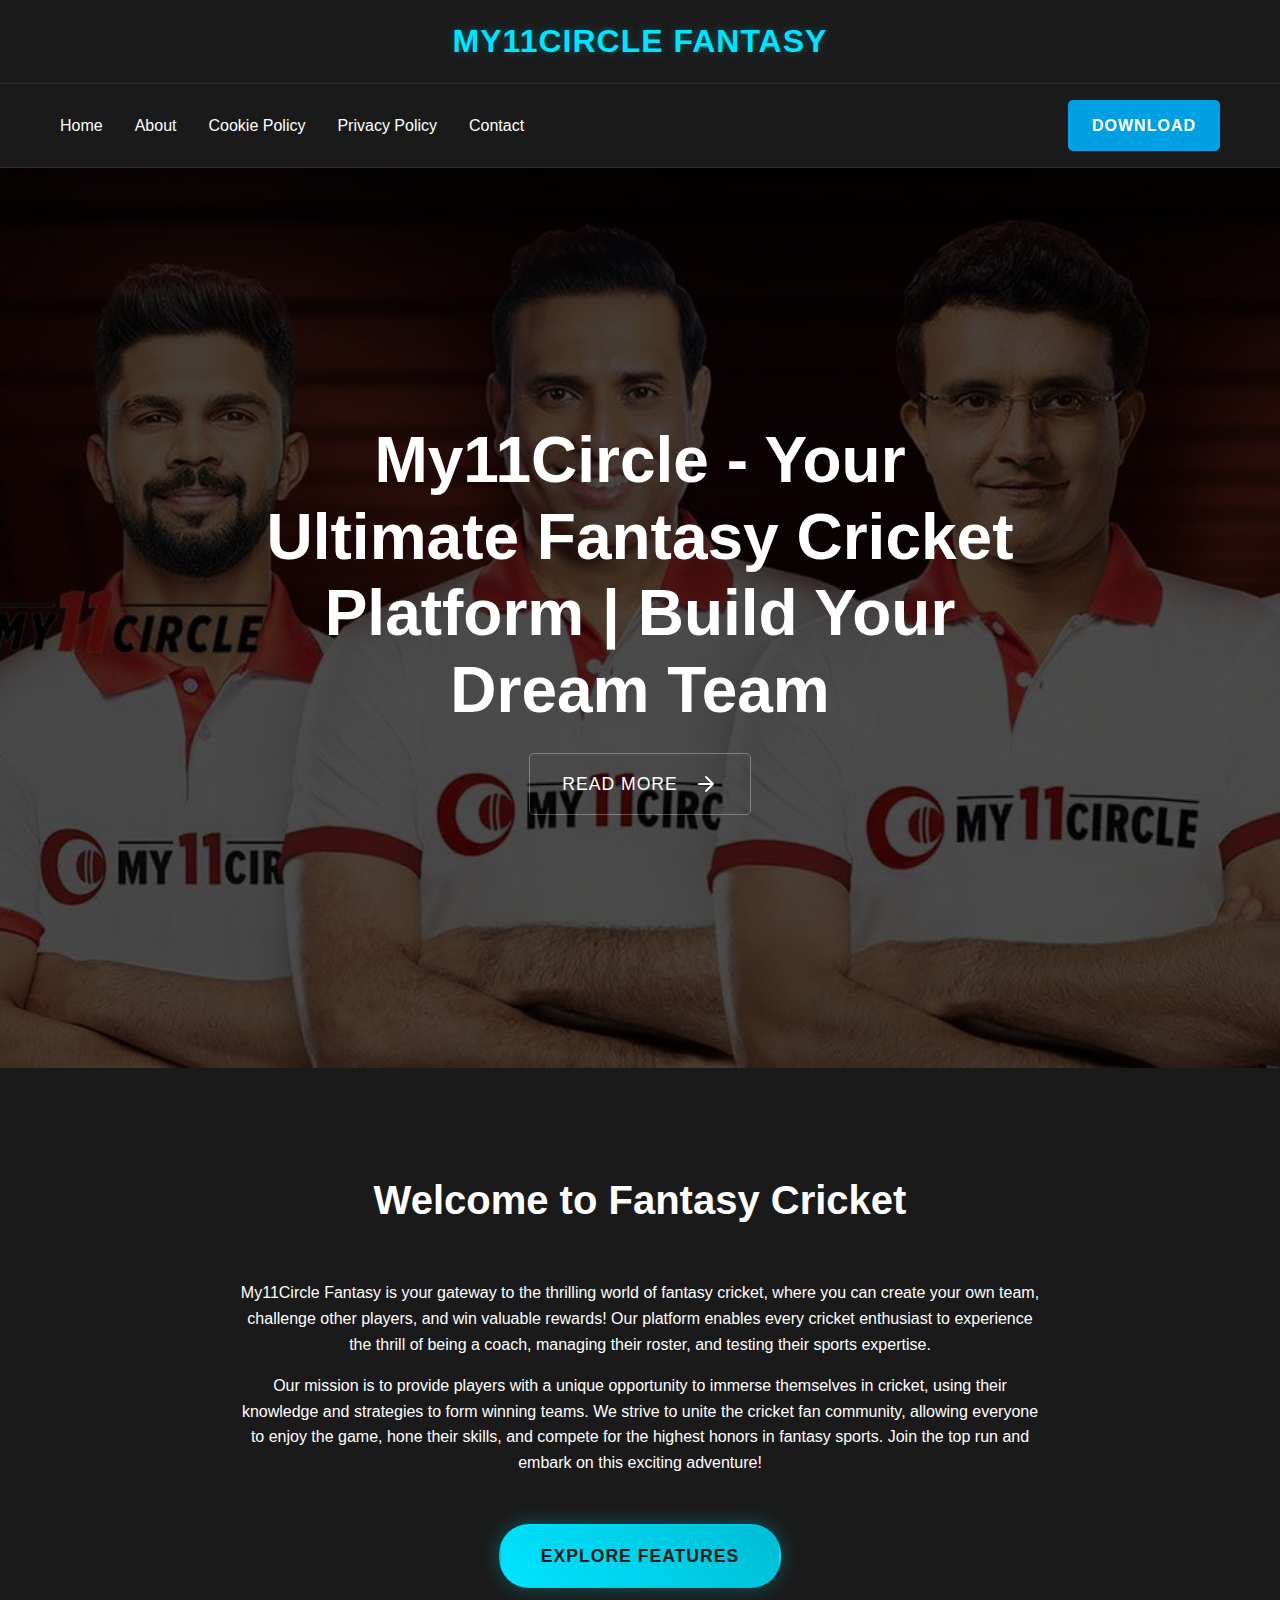
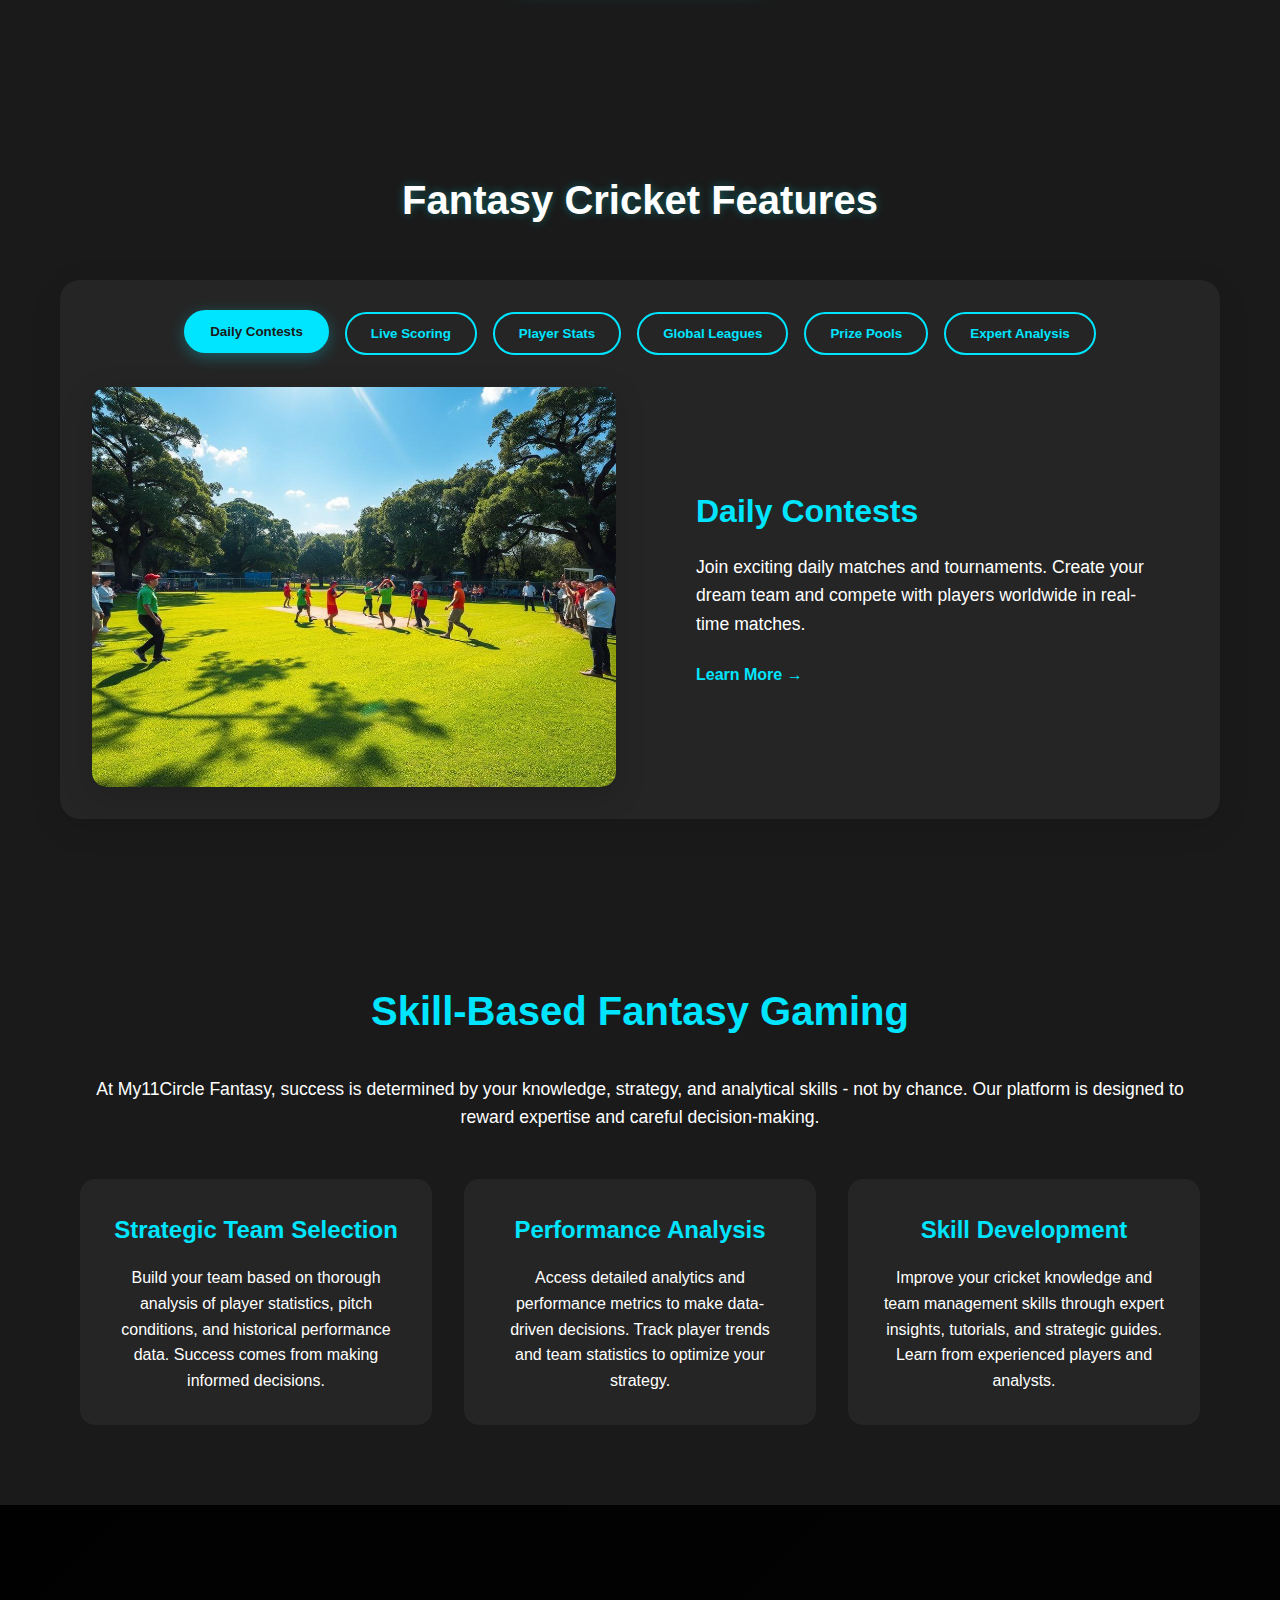
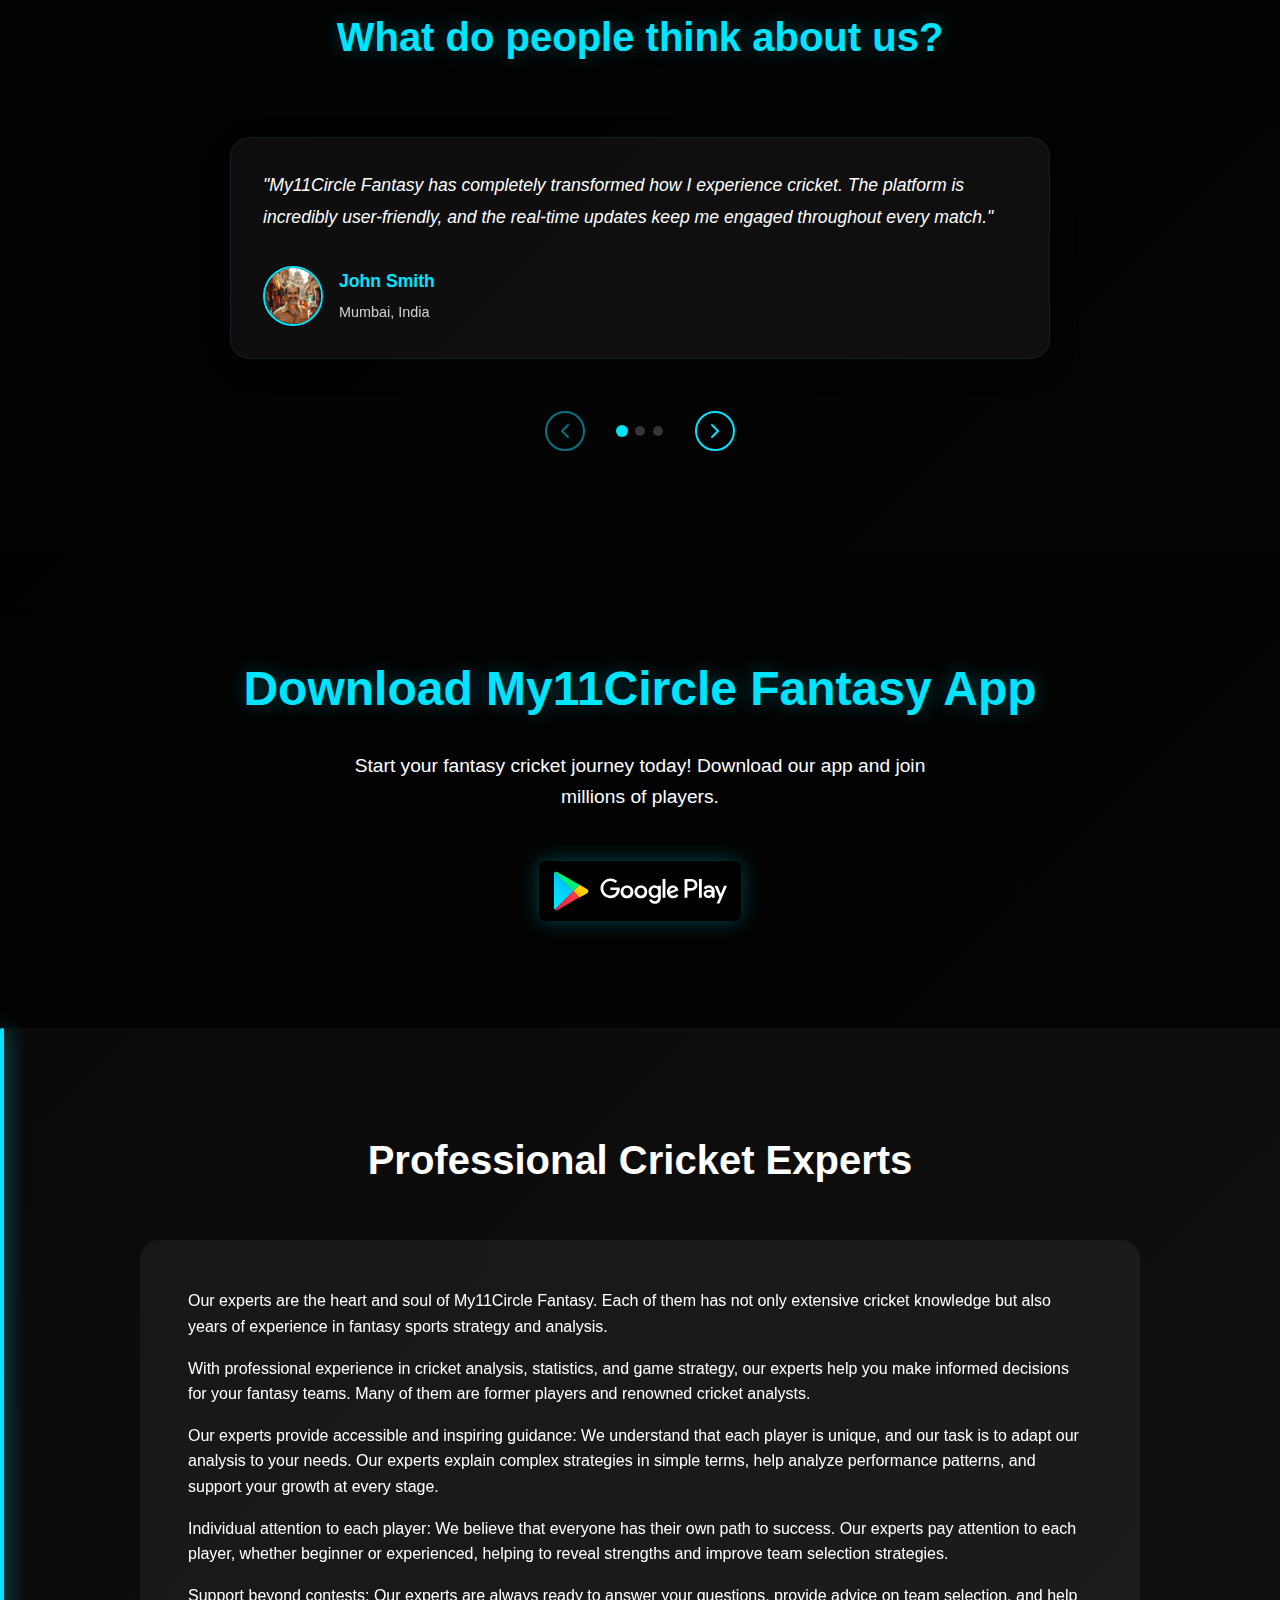
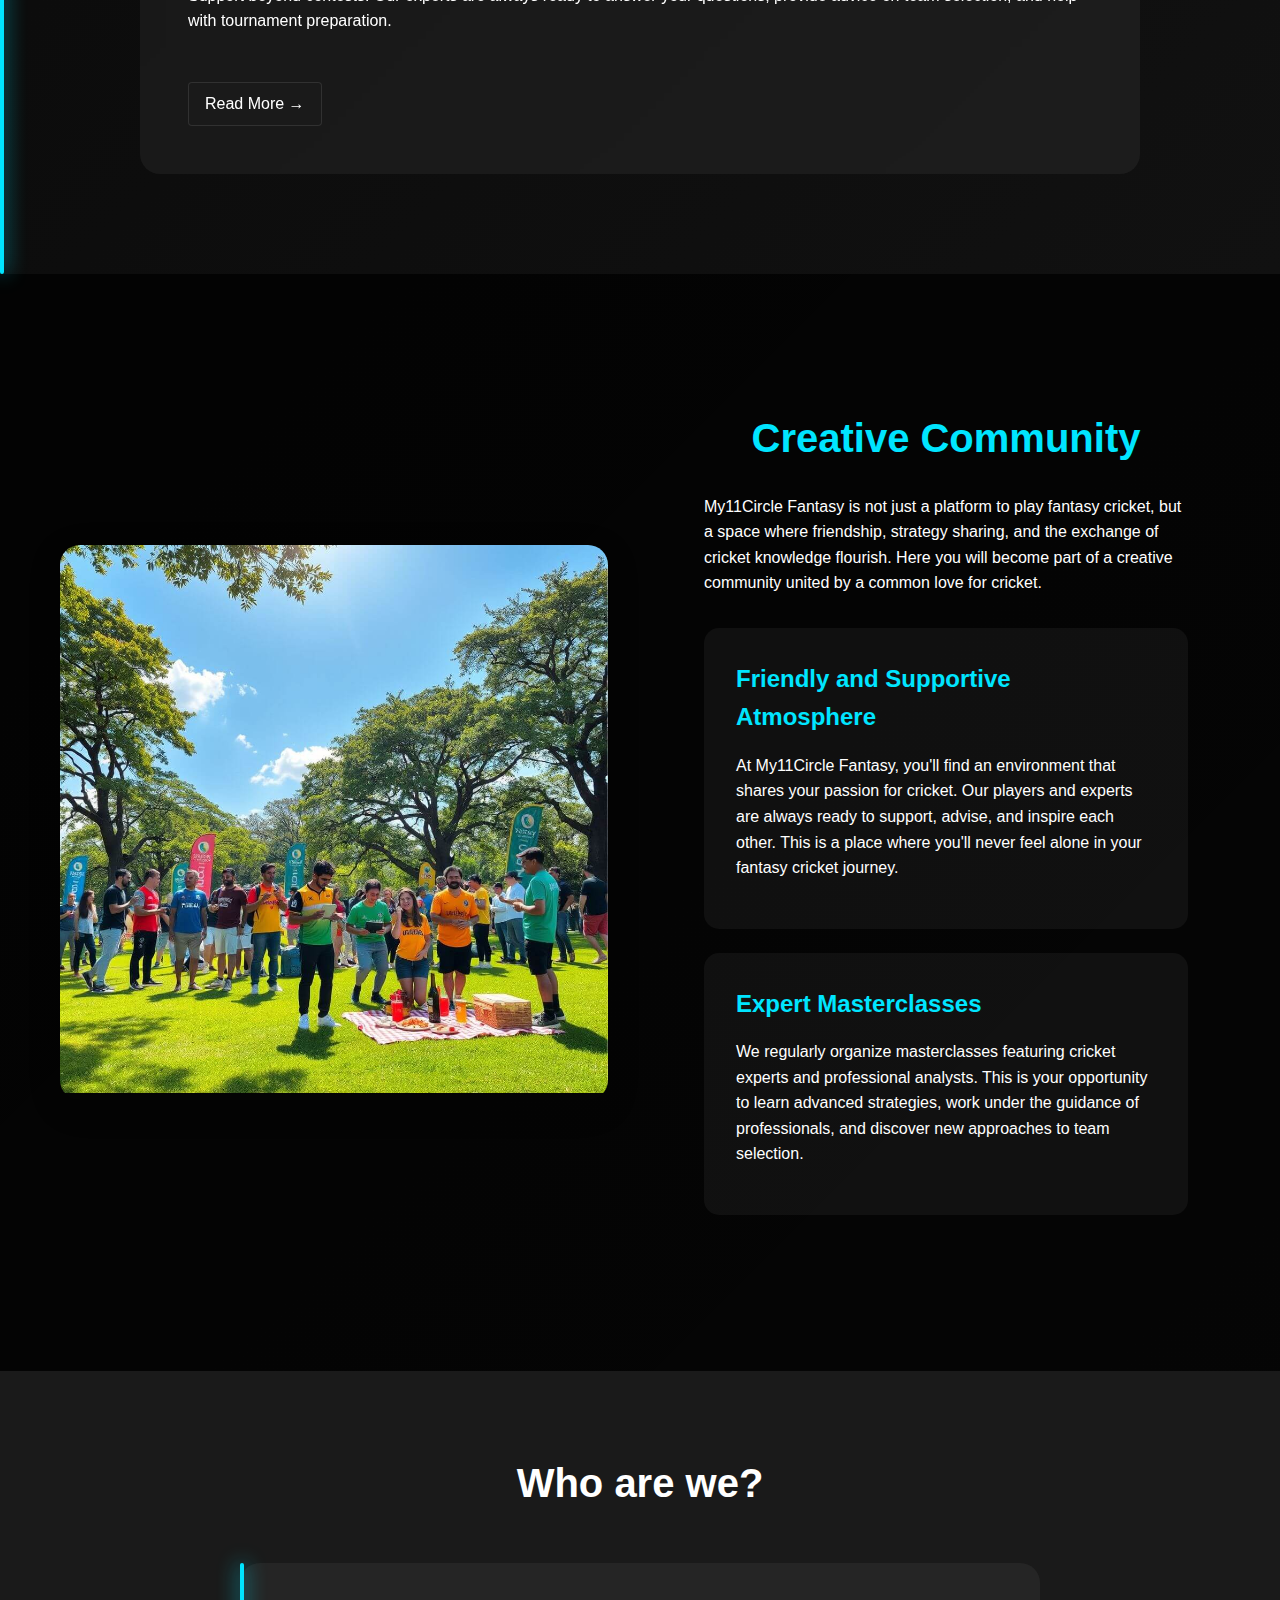
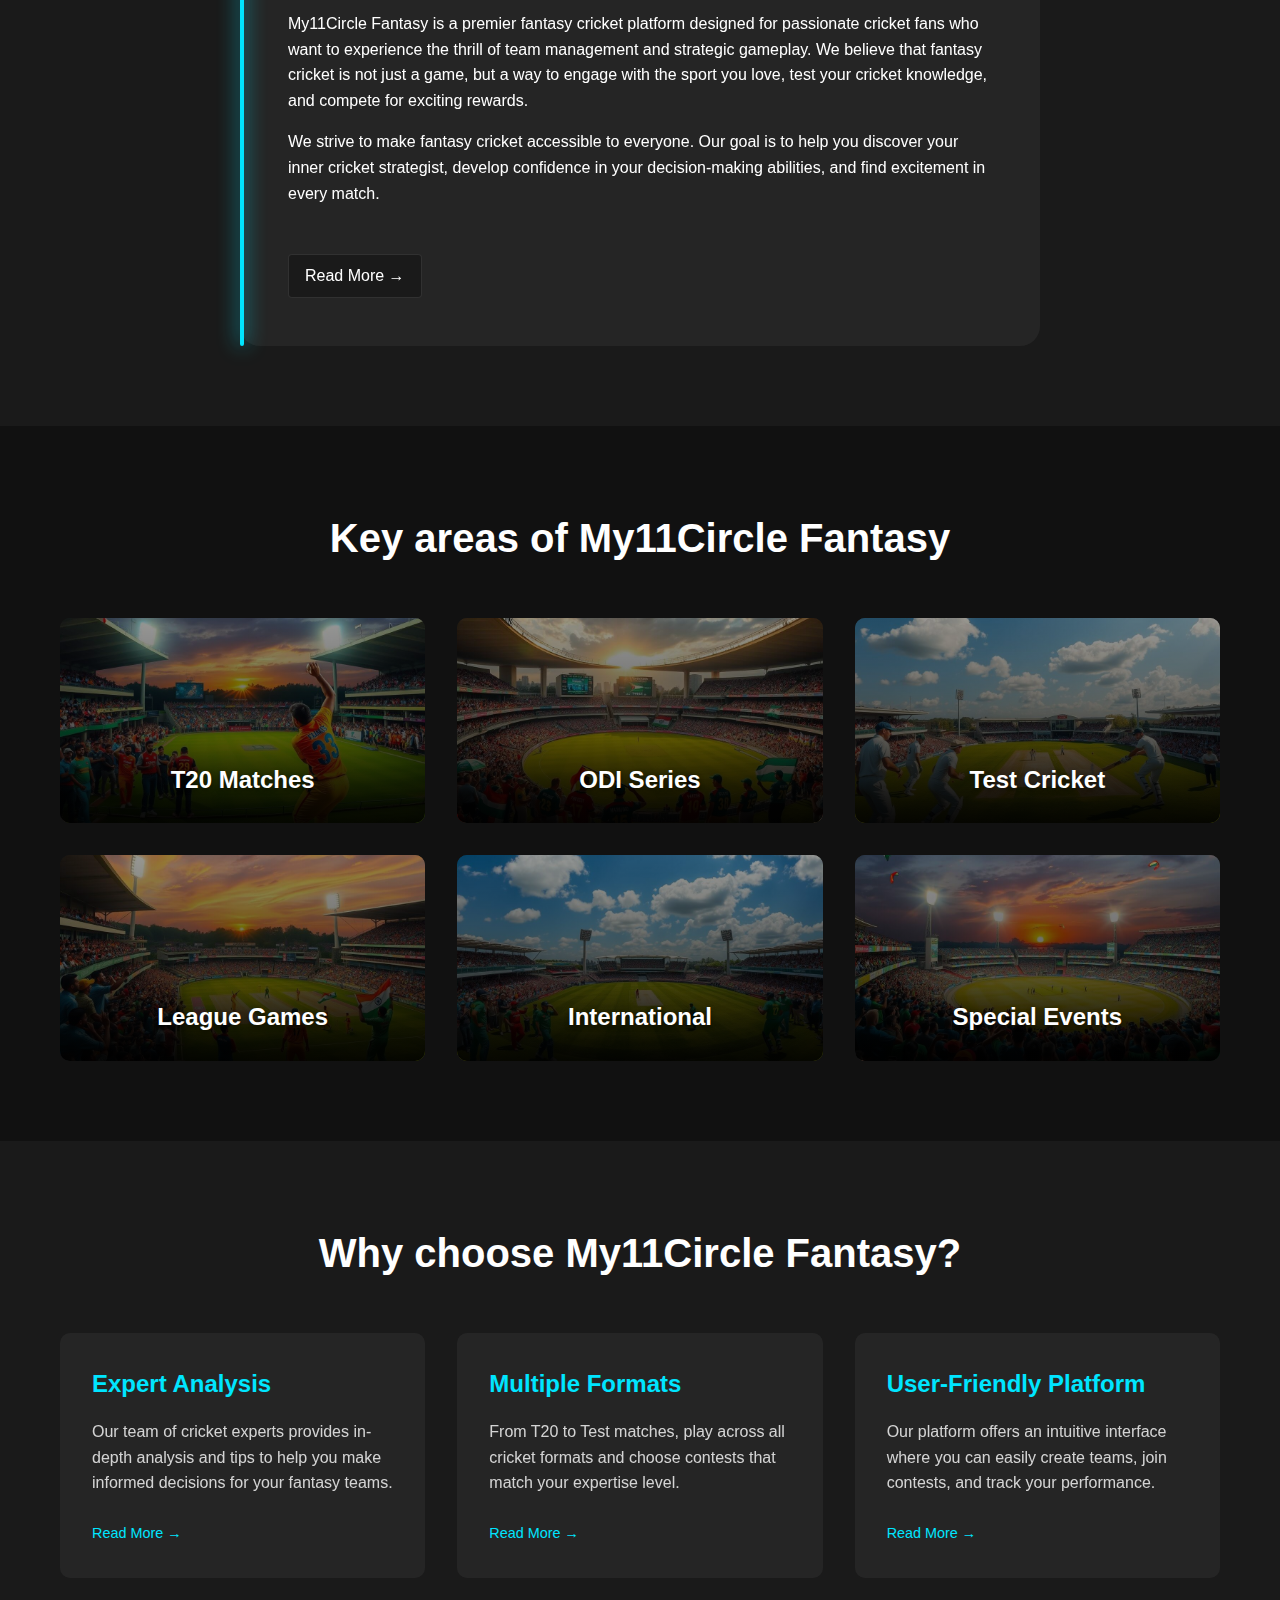
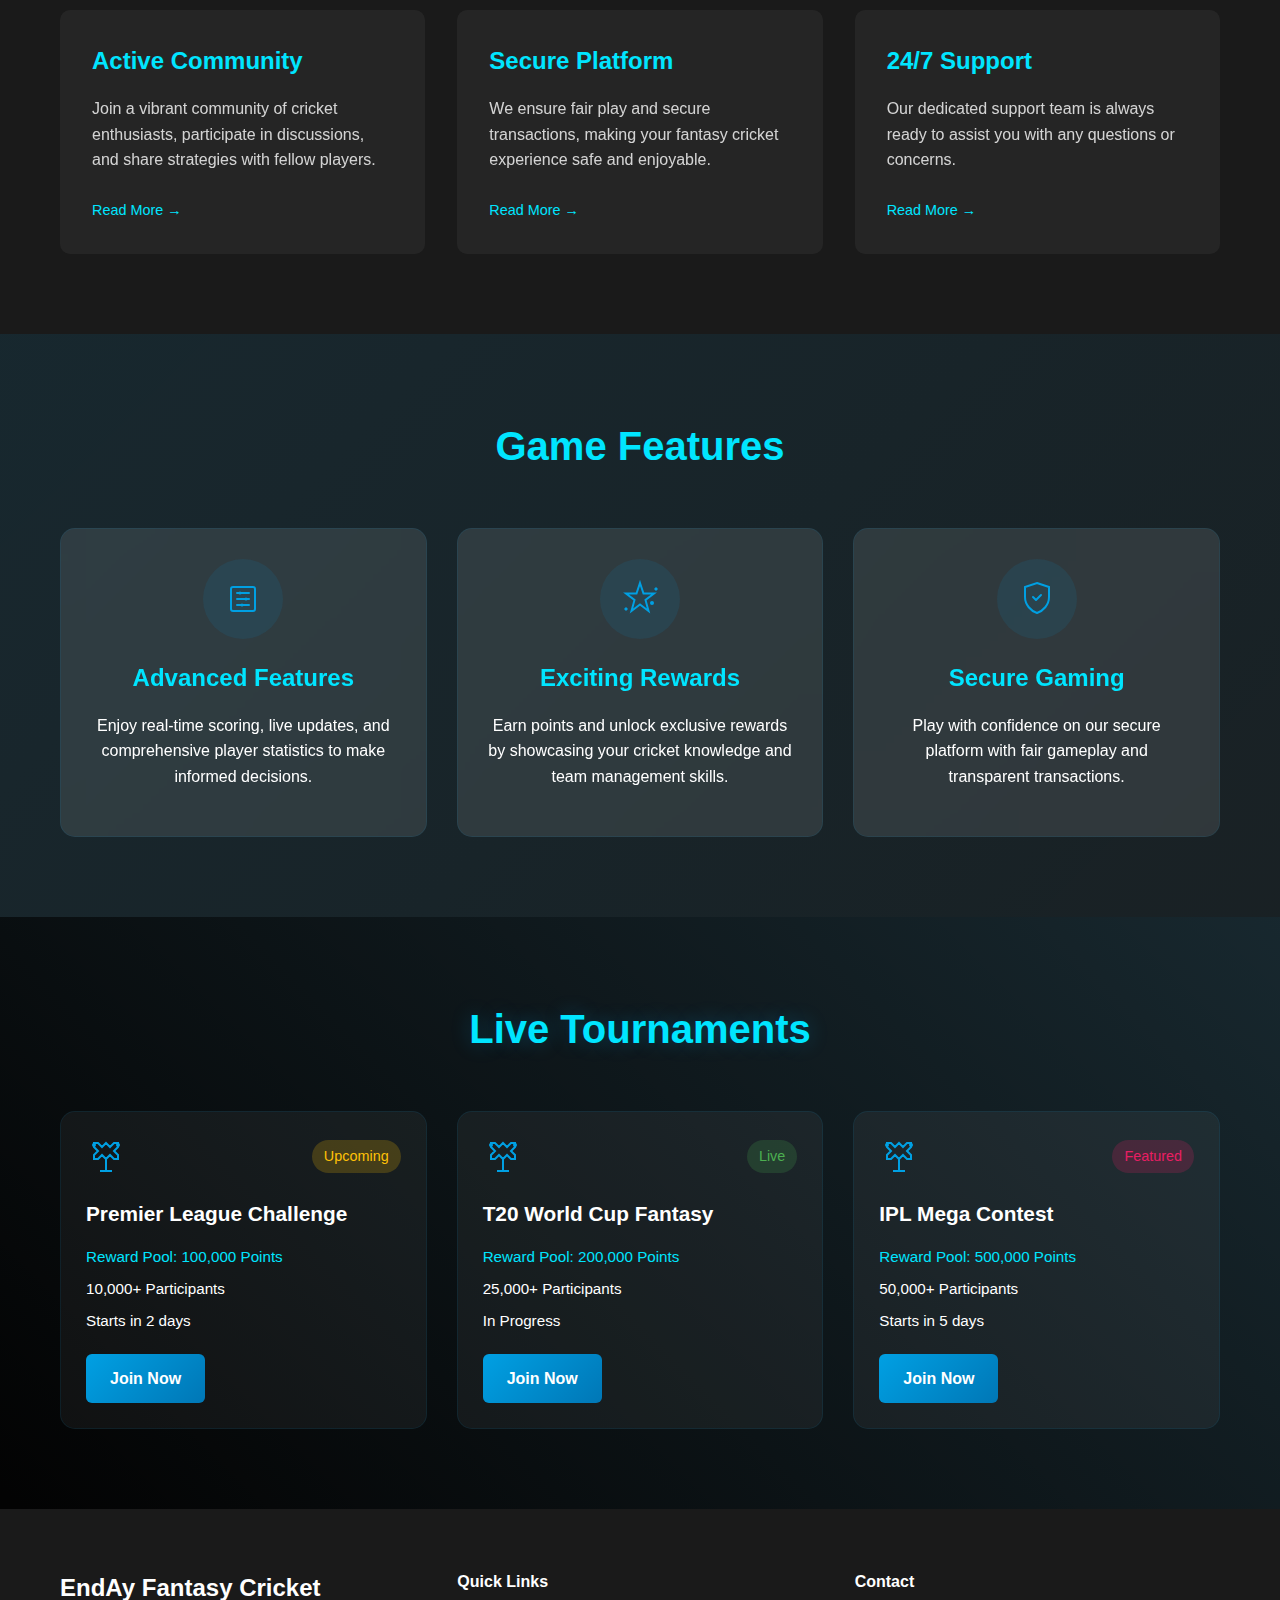
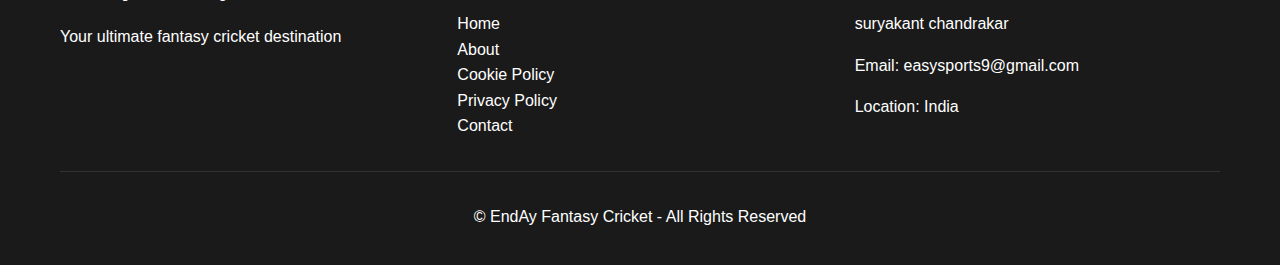
==== index.html @ 61f5a26f "initial commit" ====
<!DOCTYPE html>
<html lang="en">
<head>
    <meta charset="UTF-8">
		<link rel="icon" href="img/favicon.png" type="image/png">
    <meta name="viewport" content="width=device-width, initial-scale=1.0">
    <meta name="description" content="My11Circle Fantasy - Your Ultimate Fantasy Cricket Platform">
    <title>My11Circle Fantasy - Fantasy Cricket Platform</title>
    <link rel="stylesheet" href="styles.css">
</head>
<body>
    <header>
        <div class="logo-top">
            <a href="/">My11Circle Fantasy</a>
        </div>
        <nav class="navbar">
            <div class="container">
                <button class="burger-menu" aria-label="Toggle menu">
                    <span></span>
                    <span></span>
                    <span></span>
                </button>
                <div class="nav-links">
                    <ul>
                        <li><a href="/">Home</a></li>
                        <li><a href="/about.html">About</a></li>
                        <li><a href="/cookie-policy.html">Cookie Policy</a></li>
                        <li><a href="/privacy-policy.html">Privacy Policy</a></li>
                        <li><a href="/contact.html">Contact</a></li>
                    </ul>
                    <a href="https://play.google.com/store/apps/details?id=com.games24x7.my11circle.fantasycricket&hl=ru&gl=IN" class="register-btn" target="_blank">Download</a>
                </div>
            </div>
        </nav>
    </header>

    <main>
        <section class="hero-section">
            <div class="container">
                <div class="hero-content">
                    <h1>My11Circle - Your Ultimate Fantasy Cricket Platform | Build Your Dream Team</h1>
                    <a href="#about" class="cta-btn">
                        Read More
                        <svg width="24" height="24" viewBox="0 0 24 24" fill="none" xmlns="http://www.w3.org/2000/svg">
                            <path d="M5 12H19M19 12L12 5M19 12L12 19" stroke="currentColor" stroke-width="2" stroke-linecap="round" stroke-linejoin="round"/>
                        </svg>
                    </a>
                </div>
            </div>
        </section>

        <section id="about" class="about-section">
            <div class="container">
                <h2>Welcome to Fantasy Cricket</h2>
                <div class="about-content">
                    <p>My11Circle Fantasy is your gateway to the thrilling world of fantasy cricket, where you can create your own team, challenge other players, and win valuable rewards! Our platform enables every cricket enthusiast to experience the thrill of being a coach, managing their roster, and testing their sports expertise.</p>
                    <p>Our mission is to provide players with a unique opportunity to immerse themselves in cricket, using their knowledge and strategies to form winning teams. We strive to unite the cricket fan community, allowing everyone to enjoy the game, hone their skills, and compete for the highest honors in fantasy sports. Join the top run and embark on this exciting adventure!</p>
                    <a href="#features" class="explore-btn">Explore Features</a>
                </div>
            </div>
        </section>

        <section id="features" class="game-categories">
            <div class="container">
                <div class="game-categories-header">
                    <h2>Fantasy Cricket Features</h2>
                </div>
                <div class="features-showcase">
                    <div class="features-nav">
                        <button class="feature-tab active" data-feature="daily">Daily Contests</button>
                        <button class="feature-tab" data-feature="live">Live Scoring</button>
                        <button class="feature-tab" data-feature="stats">Player Stats</button>
                        <button class="feature-tab" data-feature="global">Global Leagues</button>
                        <button class="feature-tab" data-feature="prizes">Prize Pools</button>
                        <button class="feature-tab" data-feature="expert">Expert Analysis</button>
                    </div>
                    <div class="features-content">
                        <div class="feature-panel active" id="daily">
                            <div class="feature-image">
                                <img src="img/daily-contests.jpg" alt="Daily Contests">
                            </div>
                            <div class="feature-details">
                                <h3>Daily Contests</h3>
                                <p>Join exciting daily matches and tournaments. Create your dream team and compete with players worldwide in real-time matches.</p>
                                <a href="/about.html" class="feature-link">Learn More →</a>
                            </div>
                        </div>
                        <div class="feature-panel" id="live">
                            <div class="feature-image">
                                <img src="img/live-scoring.jpg" alt="Live Scoring">
                            </div>
                            <div class="feature-details">
                                <h3>Live Scoring</h3>
                                <p>Experience real-time updates and point calculations. Stay on top of your team's performance with instant scoring and live match tracking.</p>
                                <a href="/about.html" class="feature-link">Learn More →</a>
                            </div>
                        </div>
                        <div class="feature-panel" id="stats">
                            <div class="feature-image">
                                <img src="img/player-stats.jpg" alt="Player Stats">
                            </div>
                            <div class="feature-details">
                                <h3>Player Stats</h3>
                                <p>Access comprehensive player statistics and performance analytics. Make informed decisions with detailed historical data and trend analysis.</p>
                                <a href="/about.html" class="feature-link">Learn More →</a>
                            </div>
                        </div>
                        <div class="feature-panel" id="global">
                            <div class="feature-image">
                                <img src="img/global-leagues.jpg" alt="Global Leagues">
                            </div>
                            <div class="feature-details">
                                <h3>Global Leagues</h3>
                                <p>Participate in international tournaments and compete with players from around the world. Join exclusive leagues and showcase your fantasy cricket skills.</p>
                                <a href="/about.html" class="feature-link">Learn More →</a>
                            </div>
                        </div>
                        <div class="feature-panel" id="prizes">
                            <div class="feature-image">
                                <img src="img/prize-pools.jpg" alt="Prize Pools">
                            </div>
                            <div class="feature-details">
                                <h3>Prize Pools</h3>
                                <p>Win exciting rewards and cash prizes. Compete in contests with massive prize pools and earn recognition for your fantasy cricket expertise.</p>
                                <a href="/about.html" class="feature-link">Learn More →</a>
                            </div>
                        </div>
                        <div class="feature-panel" id="expert">
                            <div class="feature-image">
                                <img src="img/expert-analysis.jpg" alt="Expert Analysis">
                            </div>
                            <div class="feature-details">
                                <h3>Expert Analysis</h3>
                                <p>Get insights from cricket experts and professional analysts. Access exclusive tips, match predictions, and strategic advice to improve your game.</p>
                                <a href="/about.html" class="feature-link">Learn More →</a>
                            </div>
                        </div>
                    </div>
                </div>
            </div>
        </section>

        <section class="skill-based-section">
            <div class="container">
                <div class="skill-based-content">
                    <h2>Skill-Based Fantasy Gaming</h2>
                    <p>At My11Circle Fantasy, success is determined by your knowledge, strategy, and analytical skills - not by chance. Our platform is designed to reward expertise and careful decision-making.</p>
                    
                    <div class="skill-features">
                        <div class="skill-feature">
                            <h3>Strategic Team Selection</h3>
                            <p>Build your team based on thorough analysis of player statistics, pitch conditions, and historical performance data. Success comes from making informed decisions.</p>
                        </div>
                        
                        <div class="skill-feature">
                            <h3>Performance Analysis</h3>
                            <p>Access detailed analytics and performance metrics to make data-driven decisions. Track player trends and team statistics to optimize your strategy.</p>
                        </div>
                        
                        <div class="skill-feature">
                            <h3>Skill Development</h3>
                            <p>Improve your cricket knowledge and team management skills through expert insights, tutorials, and strategic guides. Learn from experienced players and analysts.</p>
                        </div>
                    </div>
                </div>
            </div>
        </section>

        <section class="testimonials">
            <div class="container">
                <h2>What do people think about us?</h2>
                <div class="testimonials-slider">
                    <div class="testimonials-track">
                        <div class="testimonial-slide">
                            <div class="testimonial-content">
                                <div class="testimonial-text">
                                    <p>"My11Circle Fantasy has completely transformed how I experience cricket. The platform is incredibly user-friendly, and the real-time updates keep me engaged throughout every match."</p>
                                </div>
                                <div class="testimonial-author">
                                    <img src="img/user1.jpg" alt="John Smith">
                                    <div class="author-info">
                                        <h4>John Smith</h4>
                                        <span>Mumbai, India</span>
                                    </div>
                                </div>
                            </div>
                        </div>
                        <div class="testimonial-slide">
                            <div class="testimonial-content">
                                <div class="testimonial-text">
                                    <p>"The expert analysis and tips have helped me make better decisions. I've won several contests thanks to the insights provided by the platform's professional analysts."</p>
                                </div>
                                <div class="testimonial-author">
                                    <img src="img/user2.jpg" alt="Sarah Johnson">
                                    <div class="author-info">
                                        <h4>Sarah Johnson</h4>
                                        <span>Delhi, India</span>
                                    </div>
                                </div>
                            </div>
                        </div>
                        <div class="testimonial-slide">
                            <div class="testimonial-content">
                                <div class="testimonial-text">
                                    <p>"The variety of contests and formats keeps the game exciting. Whether it's T20s or Test matches, there's always something thrilling to participate in."</p>
                                </div>
                                <div class="testimonial-author">
                                    <img src="img/user3.jpg" alt="Mike Anderson">
                                    <div class="author-info">
                                        <h4>Mike Anderson</h4>
                                        <span>Bengaluru, India</span>
                                    </div>
                                </div>
                            </div>
                        </div>
                    </div>
                    <div class="slider-controls">
                        <button class="slider-btn prev" aria-label="Previous testimonial">
                            <svg width="24" height="24" viewBox="0 0 24 24" fill="none">
                                <path d="M15 18l-6-6 6-6" stroke="currentColor" stroke-width="2" stroke-linecap="round" stroke-linejoin="round"/>
                            </svg>
                        </button>
                        <div class="slider-dots">
                            <button class="dot active" aria-label="Go to slide 1"></button>
                            <button class="dot" aria-label="Go to slide 2"></button>
                            <button class="dot" aria-label="Go to slide 3"></button>
                        </div>
                        <button class="slider-btn next" aria-label="Next testimonial">
                            <svg width="24" height="24" viewBox="0 0 24 24" fill="none">
                                <path d="M9 18l6-6-6-6" stroke="currentColor" stroke-width="2" stroke-linecap="round" stroke-linejoin="round"/>
                            </svg>
                        </button>
                    </div>
                </div>
            </div>
        </section>

        <section class="download-app">
            <div class="container">
                <div class="download-content">
                    <h2>Download My11Circle Fantasy App</h2>
                    <p>Start your fantasy cricket journey today! Download our app and join millions of players.</p>
                    <div class="download-buttons">
                        <a href="https://play.google.com/store/apps/details?id=com.games24x7.my11circle.fantasycricket&hl=ru&gl=IN" class="download-btn google-play" target="_blank">
                            <img src="img/googleplay.svg" alt="Get it on Google Play">
                        </a>
                    </div>
                </div>
            </div>
        </section>

        <section class="professional-experts">
            <div class="container">
                <h2>Professional Cricket Experts</h2>
                <div class="experts-content">
                    <div class="content-block">
                        <p>Our experts are the heart and soul of My11Circle Fantasy. Each of them has not only extensive cricket knowledge but also years of experience in fantasy sports strategy and analysis.</p>
                        <p>With professional experience in cricket analysis, statistics, and game strategy, our experts help you make informed decisions for your fantasy teams. Many of them are former players and renowned cricket analysts.</p>
                        <p>Our experts provide accessible and inspiring guidance: We understand that each player is unique, and our task is to adapt our analysis to your needs. Our experts explain complex strategies in simple terms, help analyze performance patterns, and support your growth at every stage.</p>
                        <p>Individual attention to each player: We believe that everyone has their own path to success. Our experts pay attention to each player, whether beginner or experienced, helping to reveal strengths and improve team selection strategies.</p>
                        <p>Support beyond contests: Our experts are always ready to answer your questions, provide advice on team selection, and help with tournament preparation.</p>
                        <a href="/about.html" class="read-more-btn">Read More →</a>
                    </div>
                    <div class="accent-line"></div>
                </div>
            </div>
        </section>

        <section class="creative-community">
            <div class="container">
                <div class="community-grid">
                    <div class="community-image">
                        <img src="img/community.jpg" alt="Fantasy Cricket Community">
                    </div>
                    <div class="community-content">
                        <h2>Creative Community</h2>
                        <p>My11Circle Fantasy is not just a platform to play fantasy cricket, but a space where friendship, strategy sharing, and the exchange of cricket knowledge flourish. Here you will become part of a creative community united by a common love for cricket.</p>
                        
                        <div class="community-features">
                            <div class="community-feature">
                                <h3>Friendly and Supportive Atmosphere</h3>
                                <p>At My11Circle Fantasy, you'll find an environment that shares your passion for cricket. Our players and experts are always ready to support, advise, and inspire each other. This is a place where you'll never feel alone in your fantasy cricket journey.</p>
                            </div>
                            
                            <div class="community-feature">
                                <h3>Expert Masterclasses</h3>
                                <p>We regularly organize masterclasses featuring cricket experts and professional analysts. This is your opportunity to learn advanced strategies, work under the guidance of professionals, and discover new approaches to team selection.</p>
                            </div>
                        </div>
                    </div>
                </div>
            </div>
        </section>

        <section class="who-are-we">
            <div class="container">
                <h2>Who are we?</h2>
                <div class="who-content">
                    <div class="content-block">
                        <p>My11Circle Fantasy is a premier fantasy cricket platform designed for passionate cricket fans who want to experience the thrill of team management and strategic gameplay. We believe that fantasy cricket is not just a game, but a way to engage with the sport you love, test your cricket knowledge, and compete for exciting rewards.</p>
                        <p>We strive to make fantasy cricket accessible to everyone. Our goal is to help you discover your inner cricket strategist, develop confidence in your decision-making abilities, and find excitement in every match.</p>
                        <a href="/about.html" class="read-more-btn">Read More →</a>
                    </div>
                    <div class="accent-line"></div>
                </div>
            </div>
        </section>

        <section class="key-areas">
            <div class="container">
                <h2>Key areas of My11Circle Fantasy</h2>
                <div class="areas-grid">
                    <div class="area-card">
                        <img src="img/t20.jpg" alt="T20 Matches">
                        <h3>T20 Matches</h3>
                        <a href="https://play.google.com/store/apps/details?id=com.games24x7.my11circle.fantasycricket" class="download-link">Download App →</a>
                    </div>
                    <div class="area-card">
                        <img src="img/odi.jpg" alt="ODI Series">
                        <h3>ODI Series</h3>
                        <a href="https://play.google.com/store/apps/details?id=com.games24x7.my11circle.fantasycricket" class="download-link">Download App →</a>
                    </div>
                    <div class="area-card">
                        <img src="img/test.jpg" alt="Test Cricket">
                        <h3>Test Cricket</h3>
                        <a href="https://play.google.com/store/apps/details?id=com.games24x7.my11circle.fantasycricket" class="download-link">Download App →</a>
                    </div>
                    <div class="area-card">
                        <img src="img/leagues.jpg" alt="League Games">
                        <h3>League Games</h3>
                        <a href="https://play.google.com/store/apps/details?id=com.games24x7.my11circle.fantasycricket" class="download-link">Download App →</a>
                    </div>
                    <div class="area-card">
                        <img src="img/international.jpg" alt="International">
                        <h3>International</h3>
                        <a href="https://play.google.com/store/apps/details?id=com.games24x7.my11circle.fantasycricket" class="download-link">Download App →</a>
                    </div>
                    <div class="area-card">
                        <img src="img/special.jpg" alt="Special Events">
                        <h3>Special Events</h3>
                        <a href="https://play.google.com/store/apps/details?id=com.games24x7.my11circle.fantasycricket" class="download-link">Download App →</a>
                    </div>
                </div>
            </div>
        </section>

        <section class="why-choose">
            <div class="container">
                <h2>Why choose My11Circle Fantasy?</h2>
                <div class="benefits-grid">
                    <div class="benefit-card">
                        <h3>Expert Analysis</h3>
                        <p>Our team of cricket experts provides in-depth analysis and tips to help you make informed decisions for your fantasy teams.</p>
                        <a href="/about.html" class="read-more">Read More →</a>
                    </div>
                    <div class="benefit-card">
                        <h3>Multiple Formats</h3>
                        <p>From T20 to Test matches, play across all cricket formats and choose contests that match your expertise level.</p>
                        <a href="/about.html" class="read-more">Read More →</a>
                    </div>
                    <div class="benefit-card">
                        <h3>User-Friendly Platform</h3>
                        <p>Our platform offers an intuitive interface where you can easily create teams, join contests, and track your performance.</p>
                        <a href="/about.html" class="read-more">Read More →</a>
                    </div>
                    <div class="benefit-card">
                        <h3>Active Community</h3>
                        <p>Join a vibrant community of cricket enthusiasts, participate in discussions, and share strategies with fellow players.</p>
                        <a href="/about.html" class="read-more">Read More →</a>
                    </div>
                    <div class="benefit-card">
                        <h3>Secure Platform</h3>
                        <p>We ensure fair play and secure transactions, making your fantasy cricket experience safe and enjoyable.</p>
                        <a href="/about.html" class="read-more">Read More →</a>
                    </div>
                    <div class="benefit-card">
                        <h3>24/7 Support</h3>
                        <p>Our dedicated support team is always ready to assist you with any questions or concerns.</p>
                        <a href="/about.html" class="read-more">Read More →</a>
                    </div>
                </div>
            </div>
        </section>

        <section class="game-features">
            <div class="container">
                <h2>Game Features</h2>
                <div class="features-grid">
                    <div class="feature-box">
                        <div class="feature-icon">
                            <img src="img/features-icon.svg" alt="Advanced Features">
                        </div>
                        <h3>Advanced Features</h3>
                        <p>Enjoy real-time scoring, live updates, and comprehensive player statistics to make informed decisions.</p>
                    </div>
                    <div class="feature-box">
                        <div class="feature-icon">
                            <img src="img/rewards-icon.svg" alt="Exciting Rewards">
                        </div>
                        <h3>Exciting Rewards</h3>
                        <p>Earn points and unlock exclusive rewards by showcasing your cricket knowledge and team management skills.</p>
                    </div>
                    <div class="feature-box">
                        <div class="feature-icon">
                            <img src="img/security-icon.svg" alt="Secure Gaming">
                        </div>
                        <h3>Secure Gaming</h3>
                        <p>Play with confidence on our secure platform with fair gameplay and transparent transactions.</p>
                    </div>
                </div>
            </div>
        </section>

        <section class="live-tournaments">
            <div class="container">
                <h2>Live Tournaments</h2>
                <div class="tournaments-grid">
                    <div class="tournament-card upcoming">
                        <div class="tournament-header">
                            <img src="img/tournament-icon.svg" alt="Tournament Icon">
                            <span class="status">Upcoming</span>
                        </div>
                        <h3>Premier League Challenge</h3>
                        <div class="tournament-info">
                            <p class="prize-pool">Reward Pool: 100,000 Points</p>
                            <p class="participants">10,000+ Participants</p>
                            <p class="start-date">Starts in 2 days</p>
                        </div>
                        <a href="/contact.html" class="join-btn">Join Now</a>
                    </div>

                    <div class="tournament-card live">
                        <div class="tournament-header">
                            <img src="img/tournament-icon.svg" alt="Tournament Icon">
                            <span class="status">Live</span>
                        </div>
                        <h3>T20 World Cup Fantasy</h3>
                        <div class="tournament-info">
                            <p class="prize-pool">Reward Pool: 200,000 Points</p>
                            <p class="participants">25,000+ Participants</p>
                            <p class="start-date">In Progress</p>
                        </div>
                        <a href="/contact.html" class="join-btn">Join Now</a>
                    </div>

                    <div class="tournament-card featured">
                        <div class="tournament-header">
                            <img src="img/tournament-icon.svg" alt="Tournament Icon">
                            <span class="status">Featured</span>
                        </div>
                        <h3>IPL Mega Contest</h3>
                        <div class="tournament-info">
                            <p class="prize-pool">Reward Pool: 500,000 Points</p>
                            <p class="participants">50,000+ Participants</p>
                            <p class="start-date">Starts in 5 days</p>
                        </div>
                        <a href="/contact.html" class="join-btn">Join Now</a>
                    </div>
                </div>
            </div>
        </section>
    </main>

    <footer>
        <div class="container">
            <div class="footer-content">
                <div class="footer-info">
                    <h3>EndAy Fantasy Cricket</h3>
                    <p>Your ultimate fantasy cricket destination</p>
                </div>
                <div class="footer-links">
                    <h4>Quick Links</h4>
                    <ul>
                        <li><a href="/">Home</a></li>
                        <li><a href="/about.html">About</a></li>
                        <li><a href="/cookie-policy.html">Cookie Policy</a></li>
                        <li><a href="/privacy-policy.html">Privacy Policy</a></li>
                        <li><a href="/contact.html">Contact</a></li>
                    </ul>
                </div>
                <div class="footer-contact">
                    <h4>Contact</h4>
										<p>suryakant chandrakar</p>
                    <p>Email: <a href="easysports9@gmail.com">easysports9@gmail.com</a></p>
                    <p>Location: India</p>
                </div>
            </div>
            <div class="footer-bottom">
                <p>&copy; EndAy Fantasy Cricket - All Rights Reserved</p>
            </div>
        </div>
    </footer>

    <script src="script.js"></script>
</body>
</html>
---- styles.css ----
/* Base styles */
:root {
    --primary-color: #00e5ff;
    --secondary-color: #ffffff;
    --text-color: #ffffff;
    --dark-bg: #1a1a1a;
    --transition: all 0.3s ease;
}

* {
    margin: 0;
    padding: 0;
    box-sizing: border-box;
}

html {
    scroll-behavior: smooth;
}

body {
    font-family: 'Inter', -apple-system, BlinkMacSystemFont, 'Segoe UI', Roboto, Oxygen, Ubuntu, Cantarell, sans-serif;
    line-height: 1.6;
    color: var(--text-color);
    background-color: var(--dark-bg);
}

a {
	text-decoration: none;
	color: var(--text-color);
}

.container {
    max-width: 1200px;
    margin: 0 auto;
    padding: 0 20px;
}

/* Logo Top */
.logo-top {
    background-color: var(--dark-bg);
    padding: 1rem 0;
    text-align: center;
}

.logo-top a {
    color: var(--primary-color);
    font-size: 2rem;
    font-weight: 700;
    text-decoration: none;
    text-transform: uppercase;
    letter-spacing: 1px;
    text-shadow: 0 0 10px rgba(0, 229, 255, 0.3);
}

@media (max-width: 992px) {
	.logo-top a {
		font-size: 1.5rem;
	}
}

/* Navigation */
.navbar {
    background-color: var(--dark-bg);
    border-top: 1px solid rgba(255, 255, 255, 0.1);
    border-bottom: 1px solid rgba(255, 255, 255, 0.1);
    padding: 1rem 0;
}

.navbar .container {
    display: flex;
    justify-content: space-between;
    align-items: center;
}

.nav-links {
    display: flex;
    align-items: center;
    gap: 2rem;
}

.nav-links ul {
    display: flex;
    list-style: none;
    margin: 0;
    padding: 0;
    gap: 2rem;
}

.nav-links a {
    color: #fff;
    text-decoration: none;
    font-size: 1rem;
    transition: color 0.3s ease;
}

.nav-links a:hover {
    color: #00A0E3;
}

.register-btn {
    background-color: #00A0E3;
    color: #fff;
    padding: 0.8rem 1.5rem;
    border-radius: 5px;
    text-decoration: none;
    font-weight: 600;
    font-size: 1rem;
    text-transform: uppercase;
    letter-spacing: 1px;
    transition: all 0.3s ease;
}

.register-btn:hover {
    background-color: var(--primary-color);
    color: #fff !important;
}

/* Hero Section */
.hero-section {
    background: linear-gradient(rgba(0, 0, 0, 0.7), rgba(0, 0, 0, 0.7)), url('img/hero-bg.jpg');
    background-size: cover;
    background-position: center;
    min-height: 100vh;
    display: flex;
    align-items: center;
    color: #fff;
    padding: 4rem 0;
}

.hero-content {
    max-width: 800px;
    margin: 0 auto;
    text-align: center;
    padding: 0 1rem;
}

.hero-content h1 {
    font-size: 4rem;
    margin-bottom: 1.5rem;
    line-height: 1.2;
}

.hero-content p {
    font-size: 1.25rem;
    margin-bottom: 2rem;
    line-height: 1.6;
}

.cta-btn {
    display: inline-flex;
    align-items: center;
    gap: 1rem;
    padding: 1rem 2rem;
    font-size: 1.1rem;
    font-weight: 500;
    color: var(--secondary-color);
    text-decoration: none;
    text-transform: uppercase;
    letter-spacing: 1px;
    transition: all 0.3s ease;
    border: 1px solid rgba(255, 255, 255, 0.3);
    border-radius: 5px;
}

.cta-btn svg {
    transition: transform 0.3s ease;
}

.cta-btn:hover {
    background-color: var(--secondary-color);
    color: var(--dark-bg);
    border-color: var(--secondary-color);
}

.cta-btn:hover svg {
    transform: translateX(5px);
}

/* Typography */
h1, h2, h3, h4 {
    color: var(--secondary-color);
    margin-bottom: 1rem;
}

h1 {
    font-size: 3.5rem;
    line-height: 1.2;
}

h2 {
    font-size: 2.5rem;
    text-align: center;
    margin-bottom: 3rem;
}

h3 {
    font-size: 1.5rem;
}

p {
    margin-bottom: 1rem;
}

/* About Section */
.about-section {
    padding: 100px 0;
    background: var(--light-bg);
}

.about-content {
    max-width: 800px;
    margin: 0 auto;
    text-align: center;
}

.explore-btn {
    display: inline-block;
    background: linear-gradient(45deg, var(--primary-color), #00bcd4);
    color: var(--dark-bg);
    padding: 1rem 2.5rem;
    border-radius: 30px;
    text-decoration: none;
    font-weight: 600;
    font-size: 1.1rem;
    text-transform: uppercase;
    letter-spacing: 1px;
    margin-top: 2rem;
    transition: all 0.3s ease;
    border: 2px solid transparent;
    box-shadow: 0 0 20px rgba(0, 229, 255, 0.3);
}

.explore-btn:hover {
    transform: translateY(-3px);
    box-shadow: 0 0 30px rgba(0, 229, 255, 0.5);
    background: transparent;
    color: var(--primary-color);
    border-color: var(--primary-color);
}

/* Training Areas */
.training-areas {
    padding: 100px 0;
}

.areas-grid {
    display: grid;
    grid-template-columns: repeat(auto-fit, minmax(300px, 1fr));
    gap: 2rem;
    margin-top: 3rem;
}

.area-card {
    position: relative;
    overflow: hidden;
    border-radius: 10px;
    aspect-ratio: 16/9;
    display: flex;
    flex-direction: column;
    align-items: center;
    justify-content: center;
    text-align: center;
}

.area-card img {
    position: absolute;
    top: 0;
    left: 0;
    width: 100%;
    height: 100%;
    object-fit: cover;
    transition: transform 0.3s ease;
    z-index: 1;
}

.area-card:hover img {
    transform: scale(1.1);
}

.area-card h3 {
    position: relative;
    z-index: 2;
    color: var(--text-color);
    margin-bottom: 1.5rem;
    text-shadow: 0 2px 4px rgba(0, 0, 0, 0.5);
}

.area-card::before {
    content: '';
    position: absolute;
    top: 0;
    left: 0;
    width: 100%;
    height: 100%;
    background: linear-gradient(to bottom, rgba(0,0,0,0.4), rgba(0,0,0,0.8));
    z-index: 2;
}

.area-card .download-link {
    position: relative;
    z-index: 2;
    color: var(--primary-color);
    text-decoration: none;
    font-weight: 600;
    font-size: 1rem;
    padding: 0.75rem 1.5rem;
    border: 2px solid var(--primary-color);
    border-radius: 30px;
    transition: all 0.3s ease;
    display: inline-flex;
    align-items: center;
    background: rgba(0, 0, 0, 0.5);
    opacity: 0;
    transform: translateY(20px);
}

.area-card .download-link:hover {
    background: var(--primary-color);
    color: var(--dark-bg);
    transform: translateY(-2px);
    box-shadow: 0 4px 15px rgba(0, 229, 255, 0.3);
}

.area-card .download-link::after {
    content: "";
    margin-left: 5px;
    transition: transform 0.3s ease;
}

.area-card:hover .download-link {
    opacity: 1;
    transform: translateY(0);
}

/* Staff Section */
.our-staff {
    padding: 100px 0;
}

.staff-grid {
    display: grid;
    grid-template-columns: repeat(auto-fit, minmax(250px, 1fr));
    gap: 2rem;
}

.staff-member {
    text-align: center;
    padding: 2rem;
    background: var(--white);
    border-radius: 10px;
    box-shadow: 0 5px 15px rgba(0, 0, 0, 0.1);
    transition: var(--transition);
}

.staff-member:hover {
    transform: translateY(-5px);
}

/* Contact Section */
.contact-section {
    padding: 100px 0;
    background: var(--light-bg);
}

.contact-info {
    text-align: center;
    margin-bottom: 3rem;
}

.contact-form {
    max-width: 600px;
    margin: 0 auto;
}

.form-group {
    margin-bottom: 1.5rem;
}

.form-group input,
.form-group textarea {
    width: 100%;
    padding: 1rem;
    border: 1px solid #ddd;
    border-radius: 5px;
    font-size: 1rem;
}

.form-group textarea {
    height: 150px;
    resize: vertical;
}

.submit-btn {
    background: var(--primary-color);
    color: var(--white);
    padding: 1rem 2rem;
    border: none;
    border-radius: 5px;
    cursor: pointer;
    width: 100%;
    font-size: 1rem;
    transition: var(--transition);
}

.submit-btn:hover {
    background: #ff3333;
}

/* Footer */
footer {
    background: var(--dark-bg);
    color: var(--white);
    padding: 60px 0 20px;
}

.footer-content {
    display: grid;
    grid-template-columns: repeat(auto-fit, minmax(250px, 1fr));
    gap: 2rem;
    margin-bottom: 2rem;
}

.footer-info h3 {
    color: var(--white);
}

.footer-links ul {
    list-style: none;
}

.footer-links a {
    color: var(--white);
		line-height: 1.5;
    text-decoration: none;
    transition: var(--transition);
}

.footer-links a:hover {
    color: var(--primary-color);
}

.footer-bottom {
    text-align: center;
    padding-top: 2rem;
    border-top: 1px solid rgba(255, 255, 255, 0.1);
}

/* Mobile Menu */
.burger-menu {
    display: none;
}

.nav-links {
    display: flex;
		justify-content: space-between;
		width: 100%;
    align-items: center;
    gap: 2rem;
}

.nav-links ul {
    display: flex;
    list-style: none;
    margin: 0;
    padding: 0;
    gap: 2rem;
}

@media (max-width: 992px) {
    .burger-menu {
        display: block;
        background: none;
        border: none;
        cursor: pointer;
        padding: 0;
        width: 30px;
        height: 24px;
        position: relative;
        z-index: 1000;
    }

    .burger-menu span {
        display: block;
        width: 100%;
        height: 2px;
        background-color: #fff;
        position: absolute;
        left: 0;
        transition: all 0.3s ease;
    }

    .burger-menu span:first-child {
        top: 0;
    }

    .burger-menu span:nth-child(2) {
        top: 50%;
        transform: translateY(-50%);
    }

    .burger-menu span:last-child {
        bottom: 0;
    }

    .burger-menu.active span:first-child {
        transform: translateY(11px) rotate(45deg);
    }

    .burger-menu.active span:nth-child(2) {
        opacity: 0;
    }

    .burger-menu.active span:last-child {
        transform: translateY(-11px) rotate(-45deg);
    }

    .nav-links {
        position: fixed;
        top: 0;
        left: -100%;
        width: 100%;
        height: 100vh;
        background-color: rgba(0, 0, 0, 0.95);
        display: flex;
        flex-direction: column;
        align-items: center;
        justify-content: center;
        transition: all 0.3s ease;
        z-index: 999;
        padding: 2rem;
    }

    .nav-links.active {
        left: 0;
    }

    .nav-links ul {
        flex-direction: column;
        align-items: center;
        text-align: center;
        gap: 2rem;
        margin-bottom: 2rem;
    }

    .nav-links li {
        margin: 0;
        width: 100%;
    }

    .nav-links a {
        color: #fff;
        font-size: 1.2rem;
        display: block;
        padding: 0.5rem 0;
    }

    .nav-links .register-btn {
        margin-top: 2rem;
        width: 200px;
        text-align: center;
    }

    body.menu-open {
        overflow: hidden;
    }

    .navbar .container {
        justify-content: space-between;
        padding: 1rem;
    }
}

@media (max-width: 992px) {
	.logo-top a {
		font-size: 1.5rem;
	}
}

/* Animations */
@keyframes fadeInUp {
    from {
        opacity: 0;
        transform: translateY(20px);
    }
    to {
        opacity: 1;
        transform: translateY(0);
    }
}

@keyframes slideInLeft {
    from {
        opacity: 0;
        transform: translateX(-100px);
    }
    to {
        opacity: 1;
        transform: translateX(0);
    }
}

@keyframes slideInRight {
    from {
        opacity: 0;
        transform: translateX(100px);
    }
    to {
        opacity: 1;
        transform: translateX(0);
    }
}

.timeline-item {
    opacity: 0;
    animation-duration: 0.8s;
    animation-fill-mode: forwards;
    animation-timing-function: ease-out;
}

.timeline-item:nth-child(odd) {
    animation-name: slideInLeft;
}

.timeline-item:nth-child(even) {
    animation-name: slideInRight;
}

.timeline-item:nth-child(1) { animation-delay: 0.2s; }
.timeline-item:nth-child(2) { animation-delay: 0.4s; }
.timeline-item:nth-child(3) { animation-delay: 0.6s; }
.timeline-item:nth-child(4) { animation-delay: 0.8s; }
.timeline-item:nth-child(5) { animation-delay: 1s; }

/* Media Queries */
@media (max-width: 992px) {
    .hero-section {
        min-height: 80vh;
        padding: 2rem 0;
    }

    .hero-content h1 {
        font-size: 2.5rem;
        margin-bottom: 1rem;
    }

    .hero-content p {
        font-size: 1rem;
        margin-bottom: 1.5rem;
    }

    h1 {
        font-size: 2.5rem;
    }

    h2 {
        font-size: 2rem;
    }

    .burger-menu {
        display: block;
    }

    .areas-grid,
    .features-grid,
    .staff-grid {
        grid-template-columns: 1fr;
    }

    .footer-content {
        grid-template-columns: 1fr;
        text-align: center;
    }
}

/* Mobile Menu Active State */
.mobile-menu {
    display: none;
}

.mobile-menu.active {
    display: block;
}

.mobile-menu .nav-links {
    display: flex;
    flex-direction: column;
    gap: 1rem;
    text-align: center;
}

.mobile-menu .register-btn {
    display: inline-block;
    margin-top: 1rem;
}

/* Game Categories Section */
.game-categories {
    background-color: #1a1a1a;
    padding: 5rem 0;
}

.game-categories-header {
    text-align: center;
    margin-bottom: 3rem;
}

.game-categories-header h2 {
    color: #ffffff;
    font-size: 2.5rem;
    margin-bottom: 1rem;
    text-shadow: 0 0 10px rgba(0, 255, 255, 0.3);
}

.game-categories-grid {
    display: grid;
    grid-template-columns: repeat(auto-fit, minmax(280px, 1fr));
    gap: 2rem;
    padding: 0 1rem;
}

.game-category-card {
    background: rgba(255, 255, 255, 0.05);
    border-radius: 15px;
    padding: 2rem;
    transition: all 0.3s ease;
    border: 1px solid rgba(0, 229, 255, 0.1);
}

.game-category-card:hover {
    transform: translateY(-5px);
    box-shadow: 0 0 30px rgba(0, 229, 255, 0.2);
    border-color: rgba(0, 229, 255, 0.3);
}

.game-category-content h3 {
    color: #00e5ff;
    font-size: 1.5rem;
    margin-bottom: 1rem;
}

.game-category-content p {
    color: #ffffff;
    opacity: 0.8;
}

/* Who Are We Section */
.who-are-we {
    padding: 5rem 0;
    background-color: var(--dark-bg);
}

.who-content {
    position: relative;
    max-width: 800px;
    margin: 0 auto;
}

.content-block {
    padding-left: 2rem;
}

.accent-line {
    position: absolute;
    left: 0;
    top: 0;
    width: 4px;
    height: 100%;
    background: linear-gradient(to bottom, var(--primary-color), #ff4081);
}

.read-more-btn {
    display: inline-block;
    color: var(--text-color);
    text-decoration: none;
    font-weight: 500;
    margin-top: 2rem;
    padding: 0.5rem 1rem;
    background-color: var(--dark-bg);
    border: 1px solid rgba(255, 255, 255, 0.1);
    border-radius: 4px;
    transition: all 0.3s ease;
}

.read-more-btn:hover {
    background-color: var(--primary-color);
    color: var(--dark-bg);
}

/* Key Areas Section */
.key-areas {
    padding: 5rem 0;
    background-color: #111;
}

.areas-grid {
    display: grid;
    grid-template-columns: repeat(auto-fit, minmax(300px, 1fr));
    gap: 2rem;
    margin-top: 3rem;
}

.area-card {
    position: relative;
    overflow: hidden;
    border-radius: 10px;
    aspect-ratio: 16/9;
}

.area-card img {
    width: 100%;
    height: 100%;
    object-fit: cover;
    transition: transform 0.3s ease;
}

.area-card:hover img {
    transform: scale(1.1);
}

.area-card h3 {
    position: absolute;
    bottom: 0;
    left: 0;
    right: 0;
    padding: 1.5rem;
    background: linear-gradient(to top, rgba(0,0,0,0.8), transparent);
    margin: 0;
    color: var(--text-color);
}

.area-card .read-more {
    position: absolute;
    bottom: 1.5rem;
    right: 1.5rem;
    color: var(--primary-color);
    text-decoration: none;
    font-size: 0.9rem;
    opacity: 0;
    transform: translateX(20px);
    transition: all 0.3s ease;
}

.area-card:hover .read-more {
    opacity: 1;
    transform: translateX(0);
}

/* Why Choose Section */
.why-choose {
    padding: 5rem 0;
    background-color: var(--dark-bg);
}

.benefits-grid {
    display: grid;
    grid-template-columns: repeat(auto-fit, minmax(300px, 1fr));
    gap: 2rem;
    margin-top: 3rem;
}

.benefit-card {
    background-color: rgba(255, 255, 255, 0.05);
    padding: 2rem;
    border-radius: 10px;
    transition: all 0.3s ease;
}

.benefit-card:hover {
    transform: translateY(-5px);
    background-color: rgba(255, 255, 255, 0.1);
}

.benefit-card h3 {
    color: var(--primary-color);
    margin-bottom: 1rem;
}

.benefit-card p {
    color: var(--text-color);
    opacity: 0.8;
    margin-bottom: 1.5rem;
}

.benefit-card .read-more {
    color: var(--primary-color);
    text-decoration: none;
    font-size: 0.9rem;
    transition: color 0.3s ease;
}

.benefit-card .read-more:hover {
    color: var(--text-color);
}

@media (max-width: 992px) {
    .who-content {
        padding: 0 1rem;
    }
    
    .areas-grid {
        grid-template-columns: 1fr;
    }
    
    .benefits-grid {
        grid-template-columns: 1fr;
    }
    
    .area-card .read-more {
        opacity: 1;
        transform: translateX(0);
    }
}

.features-nav {
    display: flex;
    gap: 1rem;
    flex-wrap: wrap;
    margin-bottom: 2rem;
    justify-content: center;
}

.feature-tab {
    padding: 0.75rem 1.5rem;
    border: 2px solid var(--primary-color);
    background: transparent;
    color: var(--primary-color);
    border-radius: 30px;
    cursor: pointer;
    transition: all 0.3s ease;
    font-weight: 600;
}

.feature-tab:hover,
.feature-tab.active {
    background: var(--primary-color);
    color: var(--dark);
    transform: translateY(-2px);
    box-shadow: 0 4px 15px rgba(0, 229, 255, 0.3);
}

.features-content {
    position: relative;
    min-height: 400px;
}

.feature-panel {
    display: none;
    grid-template-columns: 1fr 1fr;
    gap: 3rem;
    align-items: center;
    position: absolute;
    top: 0;
    left: 0;
    width: 100%;
    opacity: 0;
    transition: opacity 0.3s ease;
}

.feature-panel.active {
    display: grid;
    opacity: 1;
}

.feature-image {
    border-radius: 15px;
    overflow: hidden;
    position: relative;
    width: 100%;
    height: 400px; /* Fixed height for consistency */
    box-shadow: 0 8px 32px rgba(0, 0, 0, 0.15);
}

.feature-image img {
    width: 100%;
    height: 100%;
    object-fit: cover;
    transition: transform 0.3s ease;
    display: block; /* Remove any potential spacing */
}

.feature-panel:hover .feature-image img {
    transform: scale(1.05);
}

.feature-details {
    padding: 2rem;
}

.feature-details h3 {
    font-size: 2rem;
    margin-bottom: 1rem;
    color: var(--primary-color);
}

.feature-details p {
    font-size: 1.1rem;
    line-height: 1.6;
    margin-bottom: 1.5rem;
    color: var(--text-color);
}

.feature-link {
    display: inline-flex;
    align-items: center;
    color: var(--primary-color);
    text-decoration: none;
    font-weight: 600;
    transition: transform 0.3s ease;
}

.feature-link:hover {
    transform: translateX(10px);
}

/* Professional Experts Section */
.professional-experts {
    padding: 100px 0;
    background: linear-gradient(135deg, #0a0a0a, #111111);
    position: relative;
}

.experts-content {
    max-width: 1000px;
    margin: 0 auto;
}

.content-block {
    position: relative;
    padding: 3rem;
    background: rgba(255, 255, 255, 0.05);
    border-radius: 20px;
    backdrop-filter: blur(10px);
}

.accent-line {
    position: absolute;
    left: 0;
    top: 0;
    width: 4px;
    height: 100%;
    background: var(--primary-color);
    border-radius: 2px;
    box-shadow: 0 0 20px var(--primary-color);
}

.expertise-grid {
    display: grid;
    grid-template-columns: repeat(2, 1fr);
    gap: 2rem;
    margin-top: 2rem;
}

.expertise-item {
    padding: 2rem;
    background: rgba(255, 255, 255, 0.03);
    border-radius: 15px;
    transition: all 0.3s ease;
}

.expertise-item:hover {
    transform: translateY(-5px);
    background: rgba(255, 255, 255, 0.05);
    box-shadow: 0 10px 30px rgba(0, 229, 255, 0.1);
}

.expertise-item h3 {
    color: var(--primary-color);
    margin-bottom: 1rem;
    font-size: 1.3rem;
}

.expertise-item p {
    color: var(--text-color);
    line-height: 1.6;
    opacity: 0.9;
}


@media (max-width: 992px) {
    .feature-item {
        flex-direction: column;
        align-items: center;
        text-align: center;
        padding: 1.5rem;
    }

    .feature-icon {
        margin-bottom: 1rem;
    }

    .stats-overlay {
        padding: 1rem;
    }

    .stat-number {
        font-size: 1.5rem;
    }

    .content-block {
        padding: 2rem;
    }

    .expertise-item {
        padding: 1.5rem;
    }

    .feature-image {
        height: 300px; /* Smaller height on mobile */
    }
}

/* Cozy Atmosphere Section */
.cozy-atmosphere {
    padding: 100px 0;
    background: linear-gradient(to bottom, #111111, #0a0a0a);
    position: relative;
    overflow: hidden;
}

.atmosphere-content {
    display: grid;
    grid-template-columns: 1fr 1fr;
    gap: 4rem;
    align-items: center;
}

.content-left {
    padding-right: 2rem;
}

.intro-text {
    font-size: 1.2rem;
    line-height: 1.8;
    color: var(--text-color);
    margin-bottom: 3rem;
}

.features-list {
    display: flex;
    flex-direction: column;
    gap: 2rem;
}

.feature-item {
    display: flex;
    gap: 1.5rem;
    padding: 1.5rem;
    background: rgba(255, 255, 255, 0.05);
    border-radius: 15px;
    transition: all 0.3s ease;
}

.feature-item:hover {
    transform: translateY(-5px);
    background: rgba(255, 255, 255, 0.08);
    box-shadow: 0 10px 30px rgba(0, 229, 255, 0.1);
}

.feature-icon {
    width: 50px;
    height: 50px;
    padding: 10px;
    background: rgba(0, 229, 255, 0.1);
    border-radius: 12px;
}

.feature-text h3 {
    color: var(--primary-color);
    margin-bottom: 0.5rem;
    font-size: 1.2rem;
}

.feature-text p {
    color: var(--text-color);
    opacity: 0.9;
    line-height: 1.6;
}

.content-right {
    position: relative;
}

.image-gallery {
    position: relative;
    border-radius: 20px;
    overflow: hidden;
    box-shadow: 0 20px 40px rgba(0, 0, 0, 0.3);
}

.main-image {
    width: 100%;
    height: auto;
    display: block;
    border-radius: 20px;
}

.stats-overlay {
    position: absolute;
    bottom: 0;
    left: 0;
    right: 0;
    padding: 2rem;
    background: linear-gradient(to top, rgba(0,0,0,0.9), transparent);
    display: flex;
    justify-content: space-around;
}

.stat-item {
    text-align: center;
}

.stat-number {
    display: block;
    font-size: 2rem;
    font-weight: 700;
    color: var(--primary-color);
    margin-bottom: 0.5rem;
}

.stat-label {
    color: var(--text-color);
    font-size: 0.9rem;
    opacity: 0.9;
}

@media (max-width: 992px) {
	.atmosphere-content {
			grid-template-columns: 1fr;
			gap: 3rem;
	}

	.content-left {
			padding-right: 0;
	}

	.expertise-grid {
			grid-template-columns: 1fr;
	}
}

/* Creative Community Section */
.creative-community {
    padding: 100px 0;
    background: linear-gradient(135deg, rgba(0, 0, 0, 0.9), rgba(0, 0, 0, 0.8));
}

.community-grid {
    display: grid;
    grid-template-columns: 1fr 1fr;
    gap: 4rem;
    align-items: center;
}

.community-image {
    position: relative;
    border-radius: 20px;
    overflow: hidden;
    box-shadow: 0 8px 32px rgba(0, 0, 0, 0.2);
}

.community-image img {
    width: 100%;
    height: 100%;
    object-fit: cover;
    transition: transform 0.3s ease;
}

.community-image:hover img {
    transform: scale(1.05);
}

.community-content {
    padding: 2rem;
}

.community-content h2 {
    font-size: 2.5rem;
    margin-bottom: 1.5rem;
    color: var(--primary-color);
}

.community-features {
    margin-top: 2rem;
}

.community-feature {
    background: rgba(255, 255, 255, 0.05);
    padding: 2rem;
    border-radius: 15px;
    margin-bottom: 1.5rem;
    transition: transform 0.3s ease;
}

.community-feature:hover {
    transform: translateY(-5px);
}

.community-feature h3 {
    color: var(--primary-color);
    margin-bottom: 1rem;
    font-size: 1.5rem;
}

.community-feature p {
    color: var(--text-color);
    line-height: 1.6;
}

@media (max-width: 992px) {
    .feature-panel {
        grid-template-columns: 1fr;
        gap: 2rem;
    }

    .community-grid {
        grid-template-columns: 1fr;
        gap: 2rem;
    }

    .features-nav {
        gap: 0.5rem;
    }

    .feature-tab {
        padding: 0.5rem 1rem;
        font-size: 0.9rem;
    }
}

@media (max-width: 992px) {
    .feature-details {
        padding: 1rem;
    }

    .content-block {
        padding: 2rem;
    }

    .community-content {
        padding: 1rem;
    }

    .feature-image {
        height: 300px; /* Smaller height on mobile */
    }
}

/* Download App Section */
.download-app {
    padding: 100px 0;
    background: linear-gradient(135deg, rgba(0, 0, 0, 0.95), rgba(0, 0, 0, 0.85));
    position: relative;
    overflow: hidden;
}


.download-content {
    text-align: center;
    position: relative;
    z-index: 1;
}

.download-content h2 {
    color: var(--primary-color);
    font-size: 3rem;
    margin-bottom: 1.5rem;
    text-shadow: 0 0 20px rgba(0, 229, 255, 0.3);
}

.download-content p {
    color: var(--text-color);
    font-size: 1.2rem;
    margin-bottom: 3rem;
    max-width: 600px;
    margin-left: auto;
    margin-right: auto;
}

.download-buttons {
    display: flex;
    gap: 2rem;
    justify-content: center;
    align-items: center;
}

.download-btn {
    transition: transform 0.3s ease;
}

.download-btn img {
    height: 60px;
    filter: drop-shadow(0 0 10px rgba(0, 229, 255, 0.3));
}

.download-btn:hover {
    transform: translateY(-5px);
}

/* Features Showcase Updates */
.features-showcase {
    margin-top: 3rem;
    background: rgba(255, 255, 255, 0.05);
    border-radius: 20px;
    padding: 2rem;
    box-shadow: 0 8px 32px rgba(0, 0, 0, 0.1);
}

.features-nav {
    display: flex;
    gap: 1rem;
    flex-wrap: wrap;
    margin-bottom: 2rem;
    justify-content: center;
    padding: 0 1rem;
}

.feature-tab {
    padding: 0.75rem 1.5rem;
    border: 2px solid var(--primary-color);
    background: transparent;
    color: var(--primary-color);
    border-radius: 30px;
    cursor: pointer;
    transition: all 0.3s ease;
    font-weight: 600;
    position: relative;
    overflow: hidden;
}

.feature-tab::before {
    content: '';
    position: absolute;
    top: 0;
    left: 0;
    width: 100%;
    height: 100%;
    background: var(--primary-color);
    transform: translateX(-100%);
    transition: transform 0.3s ease;
    z-index: -1;
}

.feature-tab:hover::before,
.feature-tab.active::before {
    transform: translateX(0);
}

.feature-tab:hover,
.feature-tab.active {
    color: var(--dark-bg);
    transform: translateY(-2px);
    box-shadow: 0 4px 15px rgba(0, 229, 255, 0.3);
}

.features-content {
    position: relative;
    min-height: 400px;
}

.feature-panel {
    display: none;
    grid-template-columns: 1fr 1fr;
    gap: 3rem;
    align-items: center;
    position: absolute;
    top: 0;
    left: 0;
    width: 100%;
    opacity: 0;
    transition: all 0.5s ease;
    transform: translateY(20px);
}

.feature-panel.active {
    display: grid;
    opacity: 1;
    transform: translateY(0);
}

@media (max-width: 992px) {
    .download-content h2 {
        font-size: 2.5rem;
    }

    .download-buttons {
        flex-direction: column;
    }

    .download-btn img {
        height: 50px;
    }

    .features-nav {
        gap: 0.5rem;
    }

    .feature-tab {
        padding: 0.5rem 1rem;
        font-size: 0.9rem;
    }
}

@media (max-width: 992px) {
    .download-content h2 {
        font-size: 2rem;
    }

    .download-content p {
        font-size: 1rem;
    }

    .features-showcase {
        padding: 1rem;
    }

    .feature-panel {
        grid-template-columns: 1fr;
        gap: 2rem;
    }

    .feature-image {
        height: 300px; /* Smaller height on mobile */
    }
}

/* About page styles */
.about-hero {
    background: linear-gradient(rgba(0, 0, 0, 0.7), rgba(0, 0, 0, 0.7)), url('img/about-hero.jpg');
    background-size: cover;
    background-position: center;
    padding: 120px 0;
    color: #fff;
    text-align: center;
}

.about-hero-content {
    max-width: 800px;
    margin: 0 auto;
    padding: 0 20px;
}

.about-hero-content h1 {
    font-size: 3.5rem;
    margin-bottom: 1.5rem;
    color: #fff;
}

.about-hero-content p {
    font-size: 1.2rem;
    line-height: 1.6;
    margin-bottom: 2rem;
}

.our-journey {
    padding: 80px 0;
    background: var(--dark-bg);
}

.journey-content {
    display: grid;
    grid-template-columns: 1fr 1fr;
    gap: 4rem;
    align-items: start;
}

.journey-text h2 {
    font-size: 2.5rem;
    margin-bottom: 2rem;
    color: var(--text-color);
}

.journey-text p {
    font-size: 1.1rem;
    line-height: 1.8;
    margin-bottom: 1.5rem;
    color: var(--text-color);
}

.journey-milestones {
    display: grid;
    grid-template-columns: repeat(2, 1fr);
    gap: 2rem;
}

.milestone {
    background: rgba(255, 255, 255, 0.05);
    padding: 2rem;
    border-radius: 10px;
    transition: all 0.3s ease;
}

.milestone:hover {
    transform: translateY(-5px);
    background: rgba(255, 255, 255, 0.1);
}

.milestone .year {
    font-size: 1.5rem;
    font-weight: 700;
    color: var(--primary-color);
    margin-bottom: 1rem;
    display: block;
}

.milestone h3 {
    font-size: 1.3rem;
    margin-bottom: 1rem;
    color: var(--text-color);
}

.milestone p {
    font-size: 1rem;
    line-height: 1.6;
    color: var(--text-color);
}

@media (max-width: 992px) {
    .journey-content {
        grid-template-columns: 1fr;
        gap: 2rem;
    }

    .journey-milestones {
        grid-template-columns: 1fr;
    }

    .about-hero-content h1 {
        font-size: 2.5rem;
    }
}

@media (max-width: 992px) {
    .about-hero {
        padding: 80px 0;
    }

    .about-hero-content h1 {
        font-size: 2rem;
    }

    .journey-text h2 {
        font-size: 2rem;
    }

    .milestone {
        padding: 1.5rem;
    }
}

/* Testimonials Section */
.testimonials {
    padding: 100px 0;
    background: linear-gradient(135deg, rgba(0, 0, 0, 0.95), rgba(0, 0, 0, 0.85));
    position: relative;
    overflow: hidden;
}

.testimonials h2 {
    text-align: center;
    color: var(--primary-color);
    margin-bottom: 3rem;
    font-size: 2.5rem;
    text-shadow: 0 0 20px rgba(0, 229, 255, 0.3);
}

.testimonials-slider {
    max-width: 900px;
    margin: 0 auto;
    position: relative;
    padding: 0 20px;
}

.testimonials-track {
    display: flex;
    transition: transform 0.5s ease;
    position: relative;
}

.testimonial-slide {
    min-width: 100%;
    padding: 20px;
    opacity: 0;
    transition: opacity 0.5s ease;
    position: absolute;
    left: 0;
}

.testimonial-slide.active {
    opacity: 1;
    position: relative;
}

.testimonial-content {
    background: rgba(255, 255, 255, 0.05);
    border-radius: 20px;
    padding: 2rem;
    box-shadow: 0 8px 32px rgba(0, 0, 0, 0.1);
    border: 1px solid rgba(0, 229, 255, 0.1);
}

.testimonial-text {
    margin-bottom: 2rem;
}

.testimonial-text p {
    font-size: 1.1rem;
    line-height: 1.8;
    color: var(--text-color);
    font-style: italic;
}

.testimonial-author {
    display: flex;
    align-items: center;
    gap: 1rem;
}

.testimonial-author img {
    width: 60px;
    height: 60px;
    border-radius: 50%;
    object-fit: cover;
    border: 2px solid var(--primary-color);
}

.author-info h4 {
    color: var(--primary-color);
    margin-bottom: 0.25rem;
    font-size: 1.1rem;
}

.author-info span {
    color: var(--text-color);
    opacity: 0.8;
    font-size: 0.9rem;
}

.slider-controls {
    display: flex;
    justify-content: center;
    align-items: center;
    gap: 2rem;
    margin-top: 2rem;
}

.slider-btn {
    background: transparent;
    border: 2px solid var(--primary-color);
    color: var(--primary-color);
    width: 40px;
    height: 40px;
    border-radius: 50%;
    cursor: pointer;
    display: flex;
    align-items: center;
    justify-content: center;
    transition: all 0.3s ease;
}

.slider-btn:hover {
    background: var(--primary-color);
    color: var(--dark-bg);
    transform: scale(1.1);
}

.slider-btn:disabled {
    opacity: 0.5;
    cursor: not-allowed;
}

.slider-dots {
    display: flex;
    gap: 0.5rem;
}

.dot {
    width: 10px;
    height: 10px;
    border-radius: 50%;
    background: rgba(255, 255, 255, 0.2);
    border: none;
    cursor: pointer;
    transition: all 0.3s ease;
}

.dot:hover {
    background: rgba(0, 229, 255, 0.5);
}

.dot.active {
    background: var(--primary-color);
    transform: scale(1.2);
}

@media (max-width: 992px) {
    .testimonials h2 {
        font-size: 2rem;
    }

    .testimonial-content {
        padding: 1.5rem;
    }

    .testimonial-text p {
        font-size: 1rem;
    }

    .slider-controls {
        gap: 1rem;
    }

    .slider-btn {
        width: 36px;
        height: 36px;
    }
}

.team-culture {
    padding: 5rem 0;
    background: linear-gradient(180deg, rgba(0, 0, 0, 0.9) 0%, rgba(0, 0, 0, 0.8) 100%);
}

.culture-grid {
    display: grid;
    grid-template-columns: repeat(3, 1fr);
    gap: 2rem;
    margin-top: 3rem;
}

.culture-card {
    background: rgba(255, 255, 255, 0.05);
    padding: 2rem;
    border-radius: 10px;
    text-align: center;
    transition: all 0.3s ease;
    position: relative;
    overflow: hidden;
}

.culture-card::before {
    content: '';
    position: absolute;
    top: 0;
    left: 0;
    width: 100%;
    height: 100%;
    background: linear-gradient(45deg, var(--primary-color), var(--accent-color));
    opacity: 0;
    transition: opacity 0.3s ease;
    z-index: 1;
}

.culture-card:hover {
    transform: translateY(-5px);
}

.culture-card:hover::before {
    opacity: 0.1;
}

.culture-icon {
    width: 80px;
    height: 80px;
    margin: 0 auto 1.5rem;
    padding: 1rem;
    border-radius: 50%;
    background: rgba(255, 255, 255, 0.1);
    position: relative;
    z-index: 2;
}

.culture-icon img {
    width: 100%;
    height: 100%;
    object-fit: contain;
    filter: brightness(0) invert(1);
}

.culture-card h3 {
    color: var(--primary-color);
    font-size: 1.5rem;
    margin-bottom: 1rem;
    position: relative;
    z-index: 2;
}

.culture-card p {
    color: #fff;
    line-height: 1.6;
    position: relative;
    z-index: 2;
}

.values-section {
    padding: 5rem 0;
    background: #111;
}

.values-wrapper {
    display: grid;
    grid-template-columns: repeat(3, 1fr);
    gap: 2rem;
    margin-top: 3rem;
}

.value-card {
    background: rgba(255, 255, 255, 0.05);
    padding: 2rem;
    border-radius: 10px;
    position: relative;
    overflow: hidden;
    transition: all 0.3s ease;
}

.value-card::before {
    content: '';
    position: absolute;
    top: 0;
    left: 0;
    width: 100%;
    height: 100%;
    background: linear-gradient(45deg, var(--primary-color), var(--accent-color));
    opacity: 0;
    transition: opacity 0.3s ease;
    z-index: 1;
}

.value-card:hover {
    transform: translateY(-5px);
}

.value-card:hover::before {
    opacity: 0.1;
}

.value-icon {
    width: 60px;
    height: 60px;
    margin-bottom: 1.5rem;
    position: relative;
    z-index: 2;
}

.value-icon img {
    width: 100%;
    height: 100%;
    object-fit: contain;
    filter: brightness(0) invert(1);
}

.value-content {
    position: relative;
    z-index: 2;
}

.value-content h3 {
    color: var(--primary-color);
    font-size: 1.5rem;
    margin-bottom: 1rem;
}

.value-content p {
    color: #fff;
    line-height: 1.6;
}

/* Timeline Section */
.timeline-section {
    padding: 6rem 0;
    background: var(--dark-bg);
    position: relative;
    overflow: hidden;
}

.timeline {
    position: relative;
    max-width: 1200px;
    margin: 0 auto;
    padding: 2rem 0;
}

.timeline::before {
    content: '';
    position: absolute;
    width: 2px;
    height: 100%;
    background: var(--primary-color);
    left: 50%;
    transform: translateX(-50%);
    box-shadow: 0 0 10px var(--primary-color),
                0 0 20px var(--primary-color),
                0 0 30px var(--primary-color);
}

.timeline-item {
    margin-bottom: 4rem;
    position: relative;
    width: 100%;
}

.timeline-item:nth-child(odd) {
    padding-right: calc(50% + 2rem);
}

.timeline-item:nth-child(even) {
    padding-left: calc(50% + 2rem);
}

.timeline-content {
    position: relative;
    padding: 2rem;
    background: rgba(255, 255, 255, 0.05);
    border-radius: 10px;
    backdrop-filter: blur(10px);
    border: 1px solid rgba(255, 255, 255, 0.1);
}

.timeline-content::before {
    content: '';
    position: absolute;
    width: 20px;
    height: 20px;
    background: var(--primary-color);
    border-radius: 50%;
    top: 50%;
    box-shadow: 0 0 10px var(--primary-color),
                0 0 20px var(--primary-color);
}

.timeline-item:nth-child(odd) .timeline-content::before {
    right: -42px;
    transform: translate(50%, -50%);
}

.timeline-item:nth-child(even) .timeline-content::before {
    left: -42px;
    transform: translate(-50%, -50%);
}

.timeline-year {
    position: absolute;
    top: 50%;
    transform: translateY(-50%);
    background: var(--primary-color);
    color: var(--dark-bg);
    padding: 0.5rem 1rem;
    border-radius: 20px;
    font-weight: bold;
    box-shadow: 0 0 10px var(--primary-color);
}

.timeline-item:nth-child(odd) .timeline-year {
    right: -6.5rem;
}

.timeline-item:nth-child(even) .timeline-year {
    left: -6.5rem;
}

.timeline-content h3 {
    color: var(--primary-color);
    margin-bottom: 1rem;
}

.timeline-content p {
    color: var(--white);
    line-height: 1.6;
}

@media (max-width: 992px) {
    .timeline::before {
        left: 2rem;
    }

    .timeline-item {
        width: 100%;
        padding-left: 5rem !important;
        padding-right: 2rem !important;
    }

    .timeline-item:nth-child(odd) .timeline-content::before,
    .timeline-item:nth-child(even) .timeline-content::before {
        left: -42px;
        transform: translate(-50%, -50%);
    }

		.timeline-item:nth-child(odd) .timeline-year,
		.timeline-item:nth-child(even) .timeline-year {
			right: 0;
	}

    .timeline-year {
        left: -1rem !important;
        top: -3rem !important;
    }
}

@media (max-width: 992px) {
    .timeline-content {
        padding: 1.5rem;
    }

    .timeline-content h3 {
        font-size: 1.2rem;
    }

    .timeline-content p {
        font-size: 0.9rem;
    }
}

/* Achievements Section */
.achievements-section {
    padding: 5rem 0;
    background: #111;
}

.achievements-grid {
    display: grid;
    grid-template-columns: repeat(auto-fit, minmax(250px, 1fr));
    gap: 2rem;
    margin-top: 3rem;
}

.achievement-card {
    background: rgba(255, 255, 255, 0.05);
    padding: 2rem;
    border-radius: 10px;
    text-align: center;
    position: relative;
    overflow: hidden;
    transition: all 0.3s ease;
}

.achievement-card::before {
    content: '';
    position: absolute;
    top: 0;
    left: 0;
    width: 100%;
    height: 100%;
    background: linear-gradient(45deg, var(--primary-color), #00bcd4);
    opacity: 0;
    transition: opacity 0.3s ease;
    z-index: 1;
}

.achievement-card:hover {
    transform: translateY(-5px);
}

.achievement-card:hover::before {
    opacity: 0.1;
}

.achievement-number {
    font-size: 3rem;
    font-weight: 700;
    color: var(--primary-color);
    margin-bottom: 1rem;
    position: relative;
    z-index: 2;
}

.achievement-title {
    color: var(--text-color);
    font-size: 1.2rem;
    margin-bottom: 1rem;
    position: relative;
    z-index: 2;
}

.achievement-description {
    color: var(--text-color);
    opacity: 0.8;
    position: relative;
    z-index: 2;
}

/* Team Members Section */
.team-section {
    padding: 5rem 0;
    background: linear-gradient(135deg, rgba(0, 0, 0, 0.95), rgba(0, 0, 0, 0.85));
}

.team-grid {
    display: grid;
    grid-template-columns: repeat(auto-fit, minmax(280px, 1fr));
    gap: 2rem;
    margin-top: 3rem;
}

.team-member {
    background: rgba(255, 255, 255, 0.05);
    border-radius: 10px;
    overflow: hidden;
    position: relative;
    transition: all 0.3s ease;
}

.team-member:hover {
    transform: translateY(-5px);
}

.member-image {
    position: relative;
    aspect-ratio: 1;
    overflow: hidden;
}

.member-image img {
    width: 100%;
    height: 100%;
    object-fit: cover;
    transition: transform 0.3s ease;
}

.team-member:hover .member-image img {
    transform: scale(1.1);
}

.member-info {
    padding: 1.5rem;
    text-align: center;
}

.member-info h3 {
    color: var(--primary-color);
    margin-bottom: 0.5rem;
}

.member-role {
    color: var(--text-color);
    opacity: 0.8;
    margin-bottom: 1rem;
}

.member-social {
    display: flex;
    justify-content: center;
    gap: 1rem;
}

.social-link {
    width: 40px;
    height: 40px;
    border-radius: 50%;
    background: rgba(255, 255, 255, 0.1);
    display: flex;
    align-items: center;
    justify-content: center;
    color: var(--text-color);
    transition: all 0.3s ease;
}

.social-link:hover {
    background: var(--primary-color);
    color: var(--dark-bg);
    transform: translateY(-3px);
}

@media (max-width: 992px) {
    .timeline::before {
        left: 30px;
    }

    .timeline-item {
        width: 100%;
        margin-left: 0 !important;
        padding-left: 80px;
    }

    .timeline-item:nth-child(odd) .timeline-content::before,
    .timeline-item:nth-child(even) .timeline-content::before {
        left: -50px;
    }
}

@media (max-width: 992px) {
    .timeline-content {
        padding: 1.5rem;
    }

    .timeline-year {
        font-size: 1.5rem;
    }

    .achievement-number {
        font-size: 2.5rem;
    }

    .team-grid {
        grid-template-columns: repeat(auto-fit, minmax(250px, 1fr));
    }
}

.mission-vision {
    padding: 4rem 0;
    background: #111;
}

.mission-vision-wrapper {
    display: grid;
    grid-template-columns: repeat(2, 1fr);
    gap: 2rem;
}

.mission-box, .vision-box {
    background: rgba(0, 0, 0, 0.7);
    padding: 2.5rem;
    border-radius: 15px;
    transition: all 0.3s ease;
    border: 1px solid rgba(255, 255, 255, 0.1);
    position: relative;
    overflow: hidden;
}

.mission-box::before, .vision-box::before {
    content: '';
    position: absolute;
    top: 0;
    left: 0;
    width: 100%;
    height: 100%;
    background: linear-gradient(45deg, rgba(0, 229, 255, 0.1), transparent);
    opacity: 0;
    transition: opacity 0.3s ease;
}

.mission-box:hover::before, .vision-box:hover::before {
    opacity: 1;
}

.mission-content, .vision-content {
    position: relative;
    z-index: 2;
}

.icon-wrapper {
    width: 70px;
    height: 70px;
    display: flex;
    align-items: center;
    justify-content: center;
    background: rgba(0, 229, 255, 0.1);
    border-radius: 50%;
    margin-bottom: 1.5rem;
    transition: all 0.3s ease;
}

.icon-wrapper img {
    width: 35px;
    height: 35px;
    filter: brightness(0) invert(1);
}

.mission-content h3, .vision-content h3 {
    color: var(--primary-color);
    font-size: 1.75rem;
    margin-bottom: 1rem;
    font-weight: 600;
}

.mission-content p, .vision-content p {
    color: rgba(255, 255, 255, 0.9);
    line-height: 1.8;
    font-size: 1.1rem;
}

.mission-box:hover, .vision-box:hover {
    transform: translateY(-5px);
    border-color: var(--primary-color);
    box-shadow: 0 10px 30px rgba(0, 229, 255, 0.15);
}

.mission-box:hover .icon-wrapper, .vision-box:hover .icon-wrapper {
    background: var(--primary-color);
    transform: scale(1.1);
}

@media (max-width: 992px) {
    .mission-vision-wrapper {
        grid-template-columns: 1fr;
    }
    
    .mission-box, .vision-box {
        padding: 2rem;
    }
    
    .mission-content h3, .vision-content h3 {
        font-size: 1.5rem;
    }
}

/* Photo Collage Styles */
.photo-collage {
    padding: 4rem 0;
    background-color: var(--dark-bg);
}

.collage-container {
    display: grid;
    grid-template-columns: repeat(3, 1fr);
    gap: 2rem;
    max-width: 1200px;
    margin: 0 auto;
    padding: 0 1rem;
}

.collage-item {
    position: relative;
    border-radius: 12px;
    overflow: hidden;
    aspect-ratio: 4/3;
    box-shadow: 0 8px 24px rgba(0, 160, 227, 0.15);
    transition: transform 0.3s ease;
}

.collage-item:hover {
    transform: translateY(-10px);
}

.collage-item img {
    width: 100%;
    height: 100%;
    object-fit: cover;
    transition: transform 0.3s ease;
}

.collage-item:hover img {
    transform: scale(1.1);
}

.collage-overlay {
    position: absolute;
    bottom: 0;
    left: 0;
    right: 0;
    background: linear-gradient(to top, rgba(0, 0, 0, 0.8), transparent);
    padding: 2rem 1rem 1rem;
    color: var(--light-text);
    transform: translateY(100%);
    transition: transform 0.3s ease;
}

.collage-item:hover .collage-overlay {
    transform: translateY(0);
}

.collage-overlay h3 {
    font-size: 1.25rem;
    margin-bottom: 0.5rem;
    color: var(--light-text);
}

.collage-overlay p {
    font-size: 0.9rem;
    opacity: 0.9;
}

@media (max-width: 992px) {
    .collage-container {
        grid-template-columns: 1fr;
        gap: 1rem;
    }
    
    .collage-item {
        aspect-ratio: 16/9;
    }
}

/* Policy Pages (Cookie & Privacy) */
.policy-hero, .cookie-hero {
    background: linear-gradient(rgba(0, 0, 0, 0.7), rgba(0, 0, 0, 0.7)), var(--gradient-bg);
    padding: 120px 0 60px;
    text-align: center;
    position: relative;
}

.policy-hero h1, .cookie-hero h1 {
    color: var(--secondary-color);
    font-size: 3rem;
    margin-bottom: 1rem;
    text-shadow: 0 0 20px rgba(0, 229, 255, 0.3);
}

.policy-hero p, .cookie-hero p {
    color: var(--accent-color);
    font-size: 1.1rem;
}

.policy-content, .cookie-content {
    padding: 80px 0;
    background: var(--dark-bg);
}

.policy-section, .cookie-section {
    margin-bottom: 3rem;
    color: var(--text-color);
    max-width: 800px;
    margin-left: auto;
    margin-right: auto;
}

.policy-section:last-child, .cookie-section:last-child {
    margin-bottom: 0;
}

.policy-section h2, .cookie-section h2 {
    color: var(--secondary-color);
    font-size: 2rem;
    margin-bottom: 1.5rem;
    position: relative;
}

.policy-section p, .cookie-section p {
    margin-bottom: 1.5rem;
    line-height: 1.8;
    color: var(--text-color);
}

.policy-section ul, .cookie-section ul {
    list-style: none;
    padding-left: 1.5rem;
    margin-bottom: 1.5rem;
}

.policy-section ul li, .cookie-section ul li {
    margin-bottom: 1rem;
    position: relative;
    padding-left: 1.5rem;
}

.policy-section ul li::before, .cookie-section ul li::before {
    content: "";
    position: absolute;
    left: 0;
    top: 10px;
    width: 8px;
    height: 8px;
    background: var(--primary-color);
    border-radius: 50%;
}

.contact-map-section {
	margin-top: 100px;
}

/* Contact Page */
.contact-hero {
    background: linear-gradient(rgba(0, 0, 0, 0.7), rgba(0, 0, 0, 0.7)), var(--gradient-bg);
    padding: 120px 0 60px;
    text-align: center;
    position: relative;
}

.contact-hero h1 {
    color: var(--secondary-color);
    font-size: 3rem;
    margin-bottom: 1rem;
    text-shadow: 0 0 20px rgba(0, 229, 255, 0.3);
}

.contact-hero p {
    color: var(--accent-color);
    font-size: 1.1rem;
    max-width: 600px;
    margin: 0 auto;
}

.contact-info-section {
    padding: 80px 0;
    background: var(--dark-bg);
}

.contact-grid {
    display: grid;
    grid-template-columns: repeat(3, 1fr);
    gap: 2rem;
    max-width: 1200px;
    margin: 0 auto;
}

.contact-card {
    background: #1e1e1e;
    padding: 2rem;
    border-radius: 10px;
    text-align: center;
    transition: transform 0.3s ease;
    position: relative;
    overflow: hidden;
}

.contact-card::before {
    content: '';
    position: absolute;
    top: 0;
    left: 0;
    right: 0;
    bottom: 0;
    background: linear-gradient(45deg, rgba(0, 160, 227, 0.1), transparent);
    border-radius: 10px;
    opacity: 0;
    transition: opacity 0.3s ease;
}

.contact-card:hover {
    transform: translateY(-5px);
}

.contact-card:hover::before {
    opacity: 1;
}

.contact-card img {
    width: 40px;
    height: 40px;
    margin-bottom: 1.5rem;
}

.contact-card h3 {
    color: var(--secondary-color);
    font-size: 1.5rem;
    margin-bottom: 1rem;
}

.contact-card a {
    color: var(--primary-color);
    text-decoration: none;
    transition: color 0.3s ease;
}

.contact-card a:hover {
    color: var(--accent-color);
}

/* Thanks Page */
.thanks-page {
    min-height: calc(100vh - 200px);
    background: var(--dark-bg);
    padding: 120px 0;
    display: flex;
    align-items: center;
}

.thanks-section {
    background: var(--card-bg);
    border-radius: 20px;
    padding: 3rem;
    max-width: 600px;
    margin: 0 auto;
    text-align: center;
    position: relative;
    overflow: hidden;
}

.thanks-section::before {
    content: '';
    position: absolute;
    top: 0;
    left: 0;
    right: 0;
    bottom: 0;
    background: linear-gradient(45deg, rgba(0, 160, 227, 0.1), transparent);
    opacity: 0.5;
}

.thanks-content {
    position: relative;
    z-index: 1;
}

.success-icon {
    width: 80px;
    height: 80px;
    margin-bottom: 2rem;
}

.success-icon circle {
    animation: drawCircle 1s ease forwards;
}

.success-icon path {
    stroke-dasharray: 50;
    stroke-dashoffset: 50;
    animation: drawCheck 1s ease forwards 0.5s;
}

.thanks-content h1 {
    color: var(--secondary-color);
    font-size: 2.5rem;
    margin-bottom: 1rem;
    text-shadow: 0 0 20px rgba(0, 229, 255, 0.3);
}

.thanks-content p {
    color: var(--text-color);
    font-size: 1.1rem;
    margin-bottom: 2rem;
    line-height: 1.6;
}

.thanks-actions {
    display: flex;
    gap: 1rem;
    justify-content: center;
}

.thanks-actions a {
    padding: 0.8rem 1.5rem;
    border-radius: 5px;
    text-decoration: none;
    font-weight: 500;
    transition: all 0.3s ease;
}

.thanks-actions a.primary-btn {
    background: var(--primary-color);
    color: var(--dark-bg);
}

.thanks-actions a.primary-btn:hover {
    background: var(--accent-color);
    transform: translateY(-2px);
}

.thanks-actions a.secondary-btn {
    background: transparent;
    color: var(--primary-color);
    border: 2px solid var(--primary-color);
}

.thanks-actions a.secondary-btn:hover {
    background: var(--primary-color);
    color: var(--dark-bg);
    transform: translateY(-2px);
}

@keyframes drawCircle {
    from {
        stroke-dasharray: 0 240;
    }
    to {
        stroke-dasharray: 240 240;
    }
}

@keyframes drawCheck {
    from {
        stroke-dashoffset: 50;
    }
    to {
        stroke-dashoffset: 0;
    }
}

/* Responsive Styles */
@media (max-width: 992px) {
    .contact-grid {
        grid-template-columns: repeat(2, 1fr);
    }
    
    .policy-hero h1,
    .contact-hero h1 {
        font-size: 2.5rem;
    }
}

@media (max-width: 992px) {
    .contact-grid {
        grid-template-columns: 1fr;
        padding: 0 1rem;
    }

    .policy-hero,
    .contact-hero {
        padding: 100px 0 40px;
    }

    .policy-section,
    .contact-card {
        padding: 1.5rem;
    }

    .thanks-section {
        margin: 1rem;
        padding: 2rem;
    }

    .thanks-content h1 {
        font-size: 2rem;
    }

    .thanks-actions {
        flex-direction: column;
    }

    .thanks-actions a {
        width: 100%;
    }
}

/* FAQ Section */
.faq-section {
    background: var(--dark-bg);
    padding: 80px 0;
}

.faq-container {
    max-width: 800px;
    margin: 0 auto;
    padding: 0 20px;
}

.faq-header {
    text-align: center;
    margin-bottom: 50px;
}

.faq-header h2 {
    color: var(--secondary-color);
    font-size: 2.5rem;
    margin-bottom: 1rem;
    text-shadow: 0 0 20px rgba(0, 229, 255, 0.3);
}

.faq-header p {
    color: var(--text-color);
    font-size: 1.1rem;
    max-width: 600px;
    margin: 0 auto;
}

.accordion {
    display: flex;
    flex-direction: column;
    gap: 1rem;
}

.accordion-item {
    background: var(--card-bg);
    border-radius: 10px;
    overflow: hidden;
    transition: all 0.3s ease;
    border: 1px solid rgba(0, 160, 227, 0.1);
}

.accordion-header {
    padding: 1.5rem;
    display: flex;
    justify-content: space-between;
    align-items: center;
    cursor: pointer;
    transition: all 0.3s ease;
}

.accordion-header:hover {
    background: rgba(0, 160, 227, 0.1);
}

.accordion-title {
    color: var(--secondary-color);
    font-size: 1.1rem;
    font-weight: 500;
    margin-right: 2rem;
}

.accordion-icon {
    position: relative;
    width: 20px;
    height: 20px;
}

.accordion-icon::before,
.accordion-icon::after {
    content: '';
    position: absolute;
    background: var(--primary-color);
    transition: all 0.3s ease;
}

.accordion-icon::before {
    top: 50%;
    left: 0;
    width: 100%;
    height: 2px;
    transform: translateY(-50%);
}

.accordion-icon::after {
    top: 0;
    left: 50%;
    width: 2px;
    height: 100%;
    transform: translateX(-50%);
}

.accordion-item.active .accordion-icon::after {
    transform: translateX(-50%) rotate(90deg);
}

.accordion-content {
    overflow: hidden;
    max-height: 0;
    transition: max-height 0.3s ease-out;
}

.accordion-content p {
    padding: 1.5rem;
    color: var(--text-color);
    line-height: 1.6;
}

.accordion-item.active .accordion-content {
    max-height: 500px;
}

.accordion-body {
    padding: 1.5rem;
    border-radius: 0 0 8px 8px;
}

/* Accordion Animation Delays */
.accordion-item:nth-child(1) { animation-delay: 0.1s; }
.accordion-item:nth-child(2) { animation-delay: 0.2s; }
.accordion-item:nth-child(3) { animation-delay: 0.3s; }
.accordion-item:nth-child(4) { animation-delay: 0.4s; }
.accordion-item:nth-child(5) { animation-delay: 0.5s; }

@media (max-width: 992px) {
    .faq-header h2 {
        font-size: 2rem;
    }
    
    .accordion-title {
        font-size: 1rem;
    }
    
    .accordion-header {
        padding: 1.2rem;
    }
}

.game-features {
    padding: 80px 0;
    background: linear-gradient(135deg, rgba(0, 160, 227, 0.1) 0%, rgba(0, 160, 227, 0.05) 100%);
}

.game-features h2 {
    text-align: center;
    margin-bottom: 50px;
    color: var(--primary-color);
    font-size: 2.5rem;
}

.features-grid {
    display: grid;
    grid-template-columns: repeat(3, 1fr);
    gap: 30px;
    max-width: 1200px;
    margin: 0 auto;
}

.feature-box {
    background: rgba(255, 255, 255, 0.1);
    backdrop-filter: blur(10px);
    border-radius: 15px;
    padding: 30px;
    text-align: center;
    transition: transform 0.3s ease;
    border: 1px solid rgba(0, 160, 227, 0.1);
}

.feature-box:hover {
    transform: translateY(-10px);
    border-color: var(--primary-color);
}

.feature-icon {
    width: 80px;
    height: 80px;
    margin: 0 auto 20px;
    display: flex;
    align-items: center;
    justify-content: center;
    background: rgba(0, 160, 227, 0.1);
    border-radius: 50%;
    transition: all 0.3s ease;
}

.feature-box:hover .feature-icon {
    background: rgba(0, 160, 227, 0.2);
}

.feature-icon img {
    width: 40px;
    height: 40px;
}

.feature-box h3 {
    color: var(--primary-color);
    margin-bottom: 15px;
    font-size: 1.5rem;
}

.feature-box p {
    color: var(--text-color);
    line-height: 1.6;
}

.why-choose-us {
    padding: 80px 0;
    background: linear-gradient(45deg, rgba(0, 0, 0, 0.8) 0%, rgba(0, 0, 0, 0.9) 100%);
}

.why-choose-us h2 {
    text-align: center;
    margin-bottom: 50px;
    color: var(--primary-color);
    font-size: 2.5rem;
}

.benefits-wrapper {
    display: grid;
    grid-template-columns: 1fr 1fr;
    gap: 50px;
    align-items: center;
    max-width: 1200px;
    margin: 0 auto;
}

.benefits-content {
    display: grid;
    gap: 30px;
}

.benefit-item {
    background: rgba(255, 255, 255, 0.05);
    border-radius: 15px;
    padding: 25px;
    transition: all 0.3s ease;
    border: 1px solid rgba(0, 160, 227, 0.1);
}

.benefit-item:hover {
    background: rgba(255, 255, 255, 0.1);
    border-color: var(--primary-color);
    transform: translateX(10px);
}

.benefit-item h3 {
    color: var(--primary-color);
    margin-bottom: 10px;
    font-size: 1.3rem;
}

.benefit-item p {
    color: var(--text-color);
    line-height: 1.6;
}

.benefits-image {
    position: relative;
    border-radius: 15px;
    overflow: hidden;
}

.benefits-image img {
    width: 100%;
    height: 100%;
    object-fit: cover;
    border-radius: 15px;
    transition: transform 0.3s ease;
}

.benefits-image:hover img {
    transform: scale(1.05);
}

@media (max-width: 992px) {
    .features-grid {
        grid-template-columns: repeat(2, 1fr);
    }

    .benefits-wrapper {
        grid-template-columns: 1fr;
    }

    .benefits-image {
        order: -1;
    }
}

@media (max-width: 992px) {
    .features-grid {
        grid-template-columns: 1fr;
    }

    .game-features h2,
    .why-choose-us h2 {
        font-size: 2rem;
    }

    .feature-box,
    .benefit-item {
        padding: 20px;
    }

    .benefits-content {
        gap: 20px;
    }
}

.live-tournaments {
    padding: 80px 0;
    background: linear-gradient(45deg, rgba(0, 0, 0, 0.9) 0%, rgba(0, 160, 227, 0.1) 100%);
}

.live-tournaments h2 {
    text-align: center;
    margin-bottom: 50px;
    color: var(--primary-color);
    font-size: 2.5rem;
    text-shadow: 0 0 20px rgba(0, 160, 227, 0.3);
}

.tournaments-grid {
    display: grid;
    grid-template-columns: repeat(3, 1fr);
    gap: 30px;
    max-width: 1200px;
    margin: 0 auto;
}

.tournament-card {
    background: rgba(255, 255, 255, 0.05);
    border-radius: 15px;
    padding: 25px;
    transition: all 0.3s ease;
    border: 1px solid rgba(0, 160, 227, 0.1);
    position: relative;
    overflow: hidden;
}

.tournament-card::before {
    content: '';
    position: absolute;
    top: 0;
    left: 0;
    width: 100%;
    height: 100%;
    background: linear-gradient(135deg, rgba(0, 160, 227, 0.1) 0%, transparent 100%);
    opacity: 0;
    transition: opacity 0.3s ease;
}

.tournament-card:hover {
    transform: translateY(-10px);
    border-color: var(--primary-color);
}

.tournament-card:hover::before {
    opacity: 1;
}

.tournament-header {
    display: flex;
    align-items: center;
    justify-content: space-between;
    margin-bottom: 20px;
}

.tournament-header img {
    width: 40px;
    height: 40px;
}

.status {
    padding: 5px 12px;
    border-radius: 20px;
    font-size: 0.9rem;
    font-weight: 500;
}

.tournament-card.upcoming .status {
    background: rgba(255, 193, 7, 0.2);
    color: #ffc107;
}

.tournament-card.live .status {
    background: rgba(76, 175, 80, 0.2);
    color: #4caf50;
}

.tournament-card.featured .status {
    background: rgba(233, 30, 99, 0.2);
    color: #e91e63;
}

.tournament-card h3 {
    color: var(--secondary-color);
    font-size: 1.3rem;
    margin-bottom: 15px;
}

.tournament-info {
    margin-bottom: 20px;
}

.tournament-info p {
    color: var(--text-color);
    margin-bottom: 8px;
    font-size: 0.95rem;
}

.prize-pool {
    color: var(--primary-color) !important;
    font-weight: 500;
}

.join-btn {
    display: inline-block;
    padding: 12px 24px;
    background: linear-gradient(135deg, #00A0E3, #0077B6);
    color: #fff;
    text-decoration: none;
    border-radius: 6px;
    font-weight: 600;
    transition: all 0.3s ease;
    border: none;
    cursor: pointer;
    position: relative;
    z-index: 1;
}

.join-btn:hover {
    background: linear-gradient(135deg, #0077B6, #00A0E3);
    transform: translateY(-2px);
    box-shadow: 0 4px 12px rgba(0, 160, 227, 0.3);
}

.tournament-card {
    position: relative;
    z-index: 0;
}

@media (max-width: 992px) {
    .tournaments-grid {
        grid-template-columns: repeat(2, 1fr);
    }
}

@media (max-width: 992px) {
    .tournaments-grid {
        grid-template-columns: 1fr;
    }

    .live-tournaments h2 {
        font-size: 2rem;
    }

    .tournament-card {
        padding: 20px;
    }
}

.company-history {
    padding: 80px 0;
    background: var(--bg-gradient-light);
}

.history-content {
    max-width: 1000px;
    margin: 0 auto;
}

.history-intro {
    font-size: 1.2rem;
    line-height: 1.6;
    color: var(--text-color);
    margin-bottom: 3rem;
    text-align: center;
}

.history-timeline {
    position: relative;
    padding: 2rem 0;
}

.history-timeline .timeline-item {
    display: flex;
    margin-bottom: 3rem;
    opacity: 0;
    transform: translateY(20px);
    animation: fadeInUp 0.6s ease forwards;
}

.history-timeline .year {
    flex: 0 0 120px;
    font-size: 1.5rem;
    font-weight: bold;
    color: var(--primary-color);
    padding-right: 2rem;
}

.history-timeline .milestone {
    flex: 1;
    background: rgba(255, 255, 255, 0.1);
    padding: 1.5rem;
    border-radius: 10px;
    backdrop-filter: blur(10px);
    border: 1px solid rgba(255, 255, 255, 0.1);
}

.history-timeline .milestone h3 {
    color: var(--heading-color);
    margin-bottom: 0.5rem;
}

.history-timeline .milestone p {
    color: var(--text-color);
    line-height: 1.6;
}

.our-philosophy {
    padding: 80px 0;
    background: var(--bg-gradient-dark);
}

.philosophy-content {
    max-width: 900px;
    margin: 0 auto;
}

.philosophy-text h3 {
    color: var(--heading-color);
    margin: 2rem 0 1rem;
    font-size: 1.5rem;
}

.philosophy-text p {
    color: var(--text-color);
    line-height: 1.8;
    margin-bottom: 2rem;
}

.impact-section {
    padding: 80px 0;
    background: var(--bg-gradient-light);
}

.impact-stats {
    display: grid;
    grid-template-columns: repeat(4, 1fr);
} 

/* Hexagonal Grid Styles */
.company-history {
	padding: 80px 0;
	background: var(--dark-bg);
	position: relative;
}

.company-history h2 {
	text-align: center;
	margin-bottom: 2rem;
	color: var(--secondary-color);
}

.history-intro {
	text-align: center;
	max-width: 800px;
	margin: 0 auto 4rem;
	color: var(--secondary-color);
	font-size: 1.2rem;
	line-height: 1.6;
	opacity: 0.8;
}

.hexagon-grid {
	display: grid;
	grid-template-columns: repeat(3, 1fr);
	gap: 2rem;
	padding: 2rem;
	max-width: 1200px;
	margin: 0 auto;
}

.hexagon-item {
	position: relative;
	width: 100%;
	padding-bottom: 115%;
	cursor: pointer;
	transition: transform 0.3s ease;
}

.hexagon-item:hover {
	transform: translateY(-10px);
}

.hexagon {
	position: absolute;
	width: 100%;
	height: 100%;
	background: rgba(255, 255, 255, 0.1);
	clip-path: polygon(50% 0%, 100% 25%, 100% 75%, 50% 100%, 0% 75%, 0% 25%);
	transition: all 0.3s ease;
	border: 1px solid rgba(255, 255, 255, 0.2);
}

.hexagon:before {
	content: '';
	position: absolute;
	width: 100%;
	height: 100%;
	background: linear-gradient(135deg, var(--primary-color) 0%, #4f46e5 100%);
	opacity: 0;
	transition: opacity 0.3s ease;
	clip-path: polygon(50% 0%, 100% 25%, 100% 75%, 50% 100%, 0% 75%, 0% 25%);
}

.hexagon-item:hover .hexagon {
	background: rgba(255, 255, 255, 0.15);
	border-color: var(--primary-color);
	box-shadow: 0 0 30px rgba(0, 229, 255, 0.3);
}

.hexagon-item:hover .hexagon:before {
	opacity: 0.1;
}

.hexagon-content {
	position: absolute;
	width: 100%;
	height: 100%;
	display: flex;
	flex-direction: column;
	justify-content: center;
	align-items: center;
	padding: 2rem;
	text-align: center;
}

.hexagon-content .year {
	font-size: 1.5rem;
	font-weight: bold;
	color: var(--primary-color);
	margin-bottom: 0.5rem;
	text-shadow: 0 0 10px rgba(0, 229, 255, 0.5);
}

.hexagon-content h3 {
	font-size: 1.2rem;
	color: var(--secondary-color);
	margin: 0.5rem 0;
}

.hexagon-content p {
	font-size: 0.9rem;
	color: var(--secondary-color);
	margin: 0;
	line-height: 1.4;
	opacity: 0.8;
}

@media (max-width: 992px) {
	.hexagon-grid {
			grid-template-columns: repeat(2, 1fr);
			max-width: 800px;
	}
}

@media (max-width: 992px) {
	.hexagon-grid {
			grid-template-columns: 1fr;
			max-width: 400px;
	}
	
	.hexagon-item {
			padding-bottom: 100%;
	}
	
	.hexagon-content {
			padding: 1.5rem;
	}
	
	.hexagon-content .year {
			font-size: 1.2rem;
	}
	
	.hexagon-content h3 {
			font-size: 1rem;
	}
	
	.hexagon-content p {
			font-size: 0.8rem;
	}
} 

.skill-based-section {
    padding: 80px 0;
    background: linear-gradient(to right, var(--dark-bg) 0%, var(--darker-bg) 100%);
    color: var(--white);
}

.skill-based-content {
    max-width: 1200px;
    margin: 0 auto;
    padding: 0 20px;
    text-align: center;
}

.skill-based-content h2 {
    font-size: 2.5rem;
    margin-bottom: 2rem;
    color: var(--primary-color);
}

.skill-based-content p {
    font-size: 1.1rem;
    line-height: 1.6;
    margin-bottom: 3rem;
    color: var(--light-text);
}

.skill-features {
    display: grid;
    grid-template-columns: repeat(3, 1fr);
    gap: 2rem;
    margin-top: 3rem;
}

.skill-feature {
    background: rgba(255, 255, 255, 0.05);
    padding: 2rem;
    border-radius: 15px;
    transition: transform 0.3s ease;
}

.skill-feature:hover {
    transform: translateY(-5px);
}

.skill-feature h3 {
    color: var(--primary-color);
    font-size: 1.5rem;
    margin-bottom: 1rem;
}

.skill-feature p {
    font-size: 1rem;
    color: var(--light-text);
    margin-bottom: 0;
}

@media (max-width: 992px) {
    .skill-features {
        grid-template-columns: repeat(2, 1fr);
    }
}

@media (max-width: 992px) {
    .skill-features {
        grid-template-columns: 1fr;
    }
    
    .skill-based-content h2 {
        font-size: 2rem;
    }
} 

@media (max-width: 992px) {
    .feature-panel {
        grid-template-columns: 1fr;
        gap: 1rem;
        position: relative;
        min-height: auto;
        padding: 1rem;
    }

    .feature-image {
        height: 250px;
    }

    .feature-details {
        padding: 1rem 0;
    }

    .feature-details h3 {
        font-size: 1.5rem;
        margin-bottom: 0.75rem;
    }

    .feature-details p {
        font-size: 1rem;
        margin-bottom: 1rem;
    }

    .features-content {
        min-height: auto;
        position: relative;
    }

    .feature-panel.active {
        position: relative;
        opacity: 1;
        transform: none;
    }
}
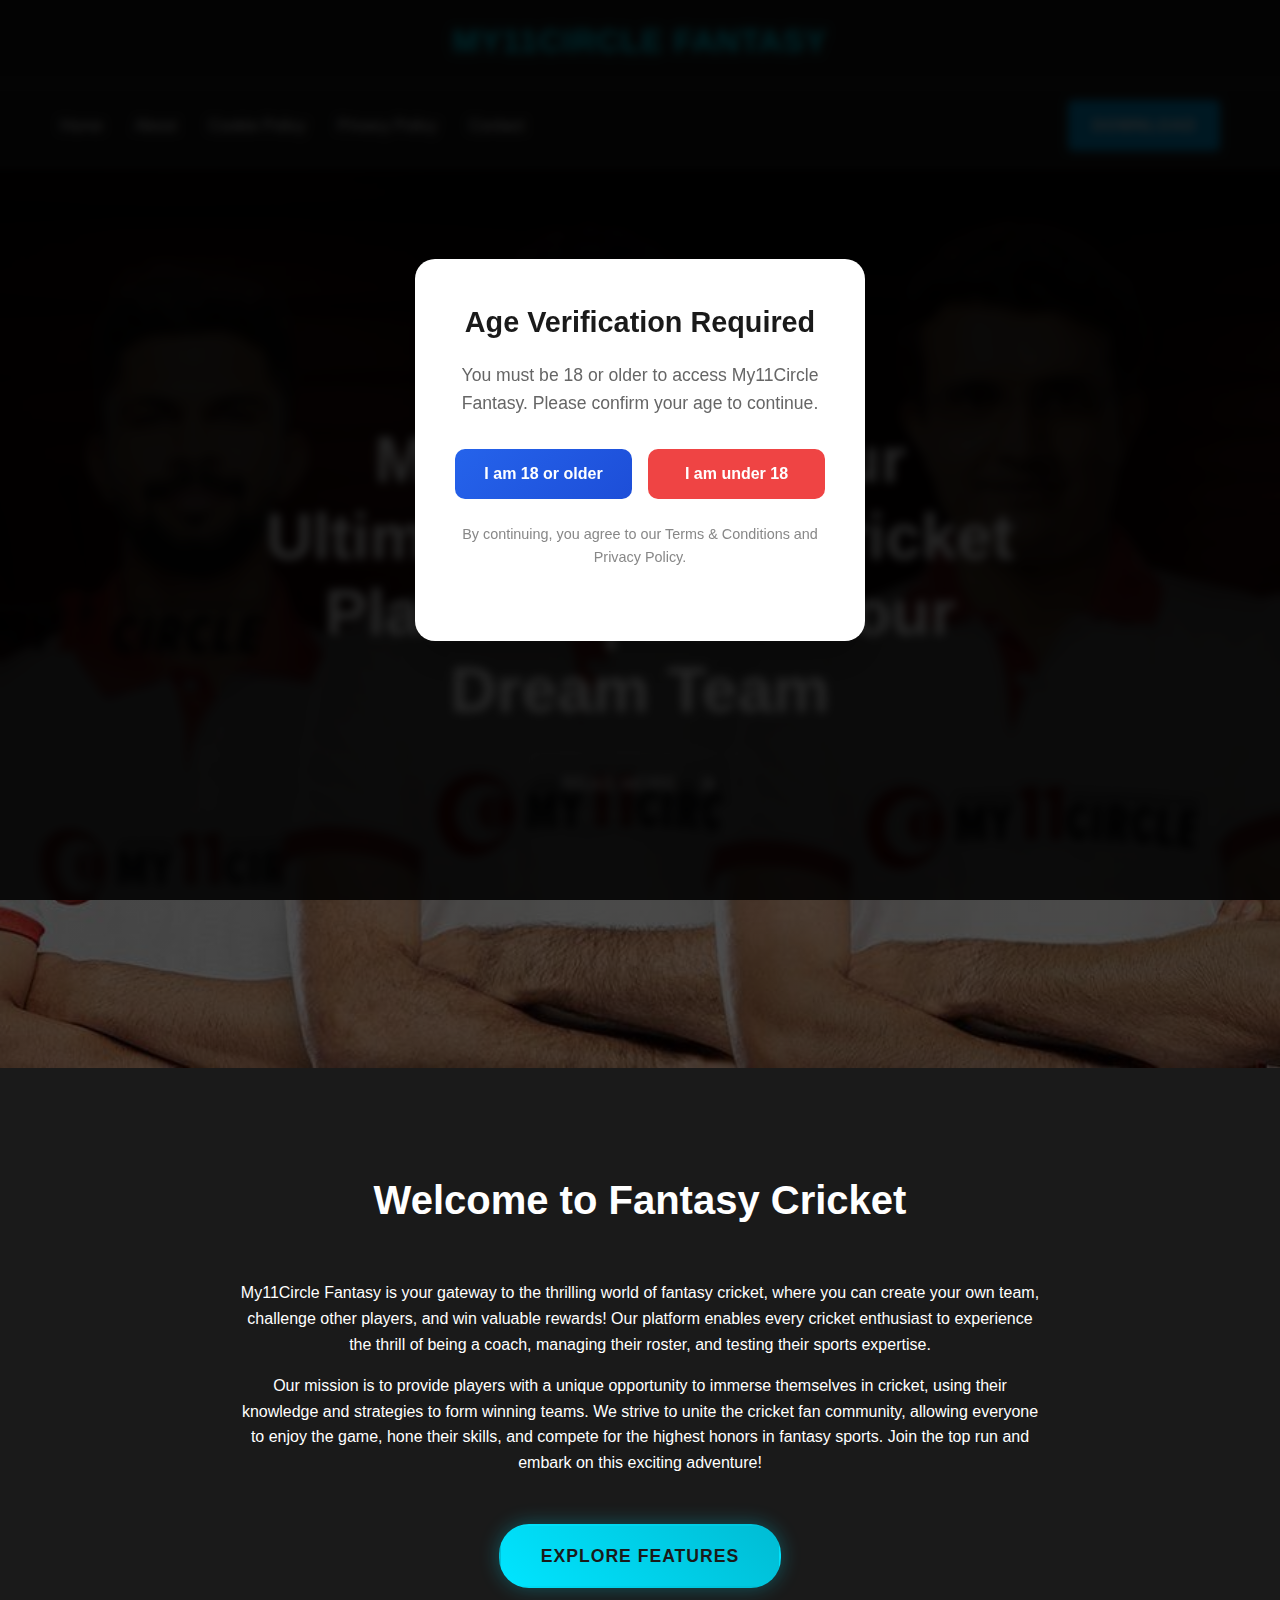
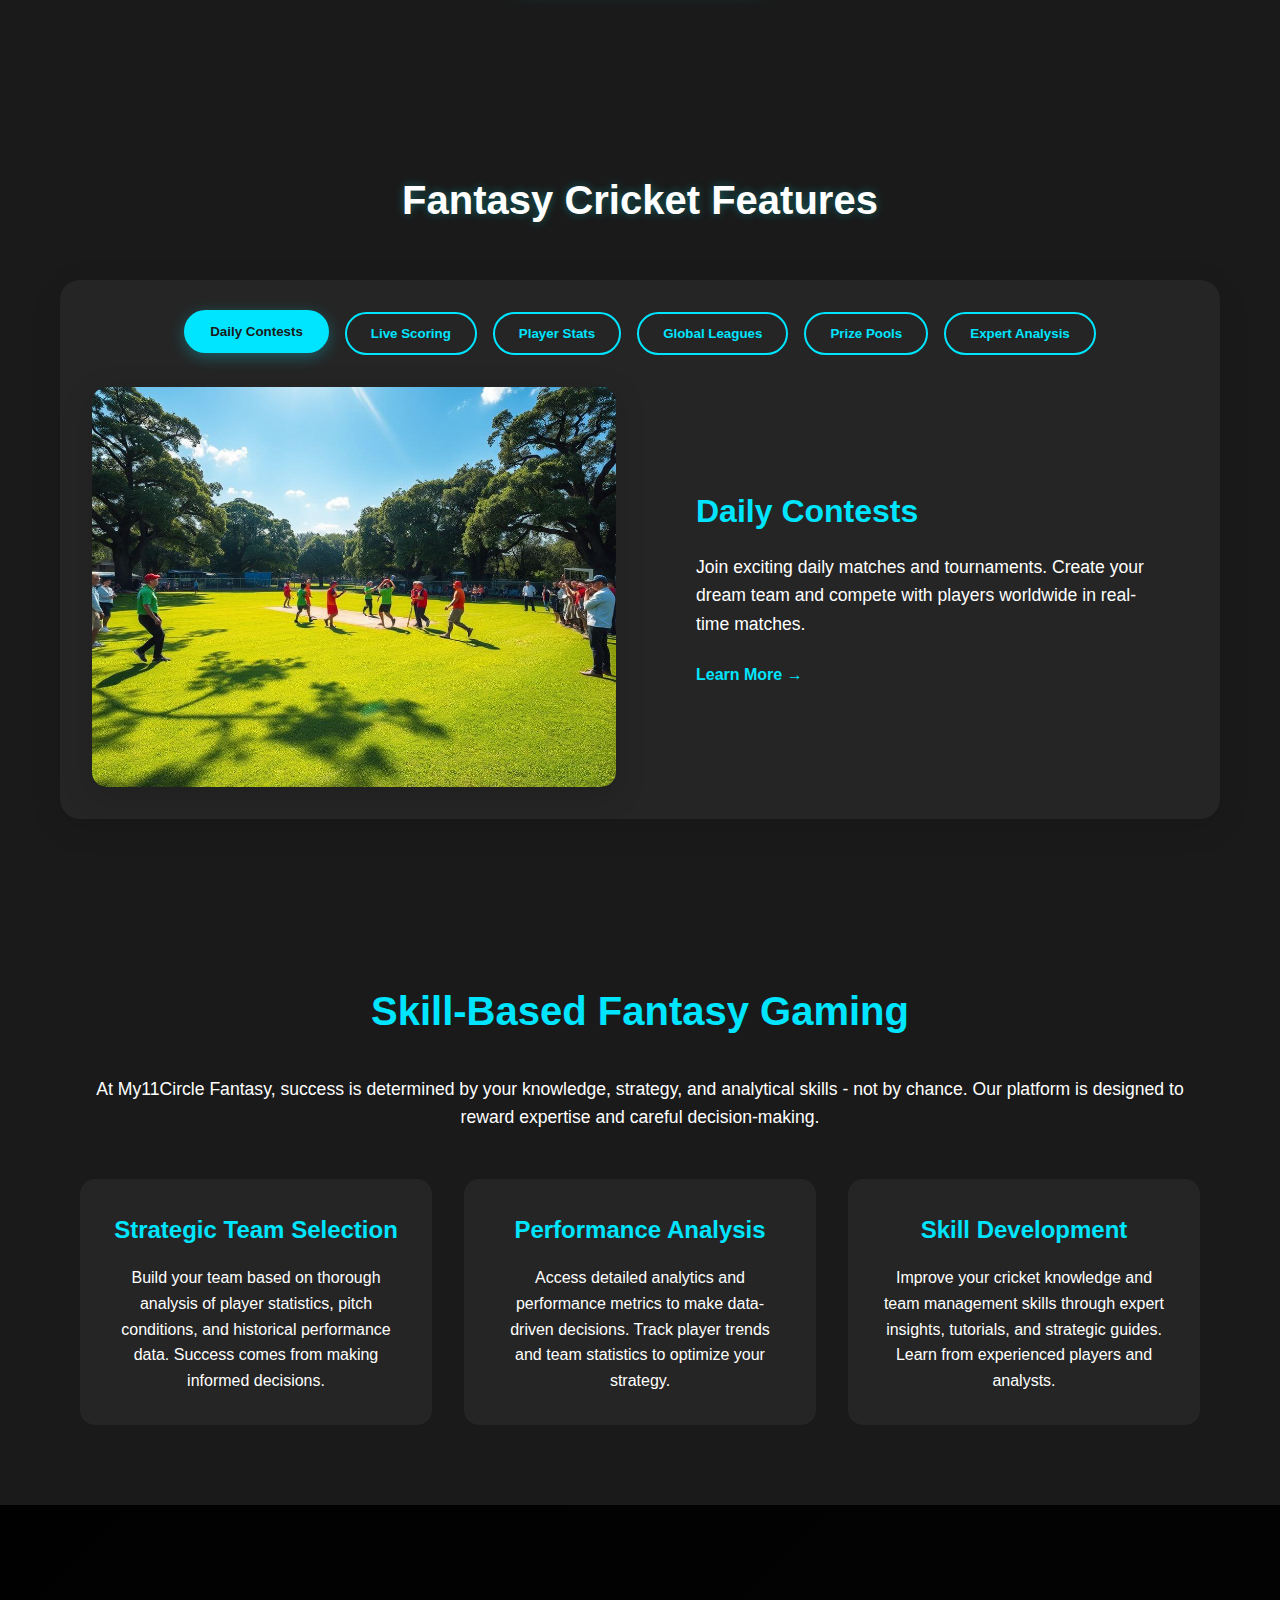
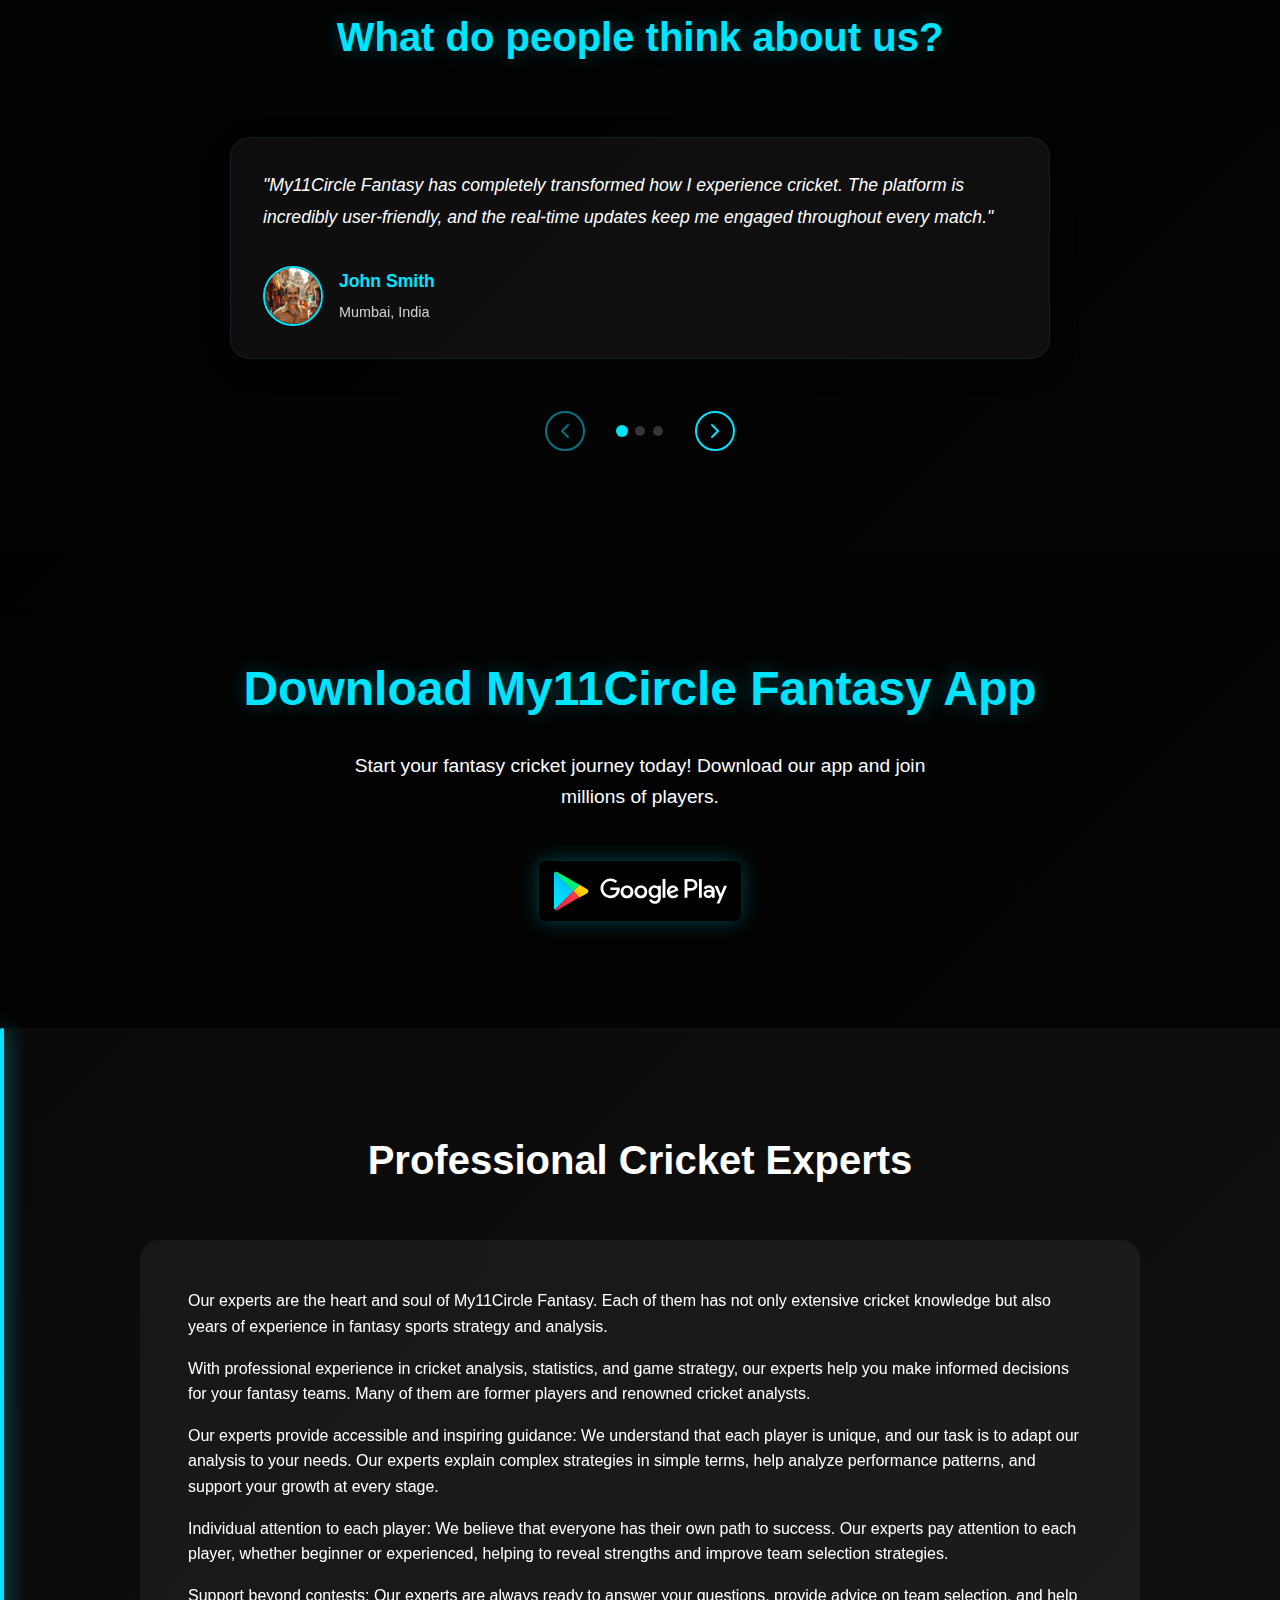
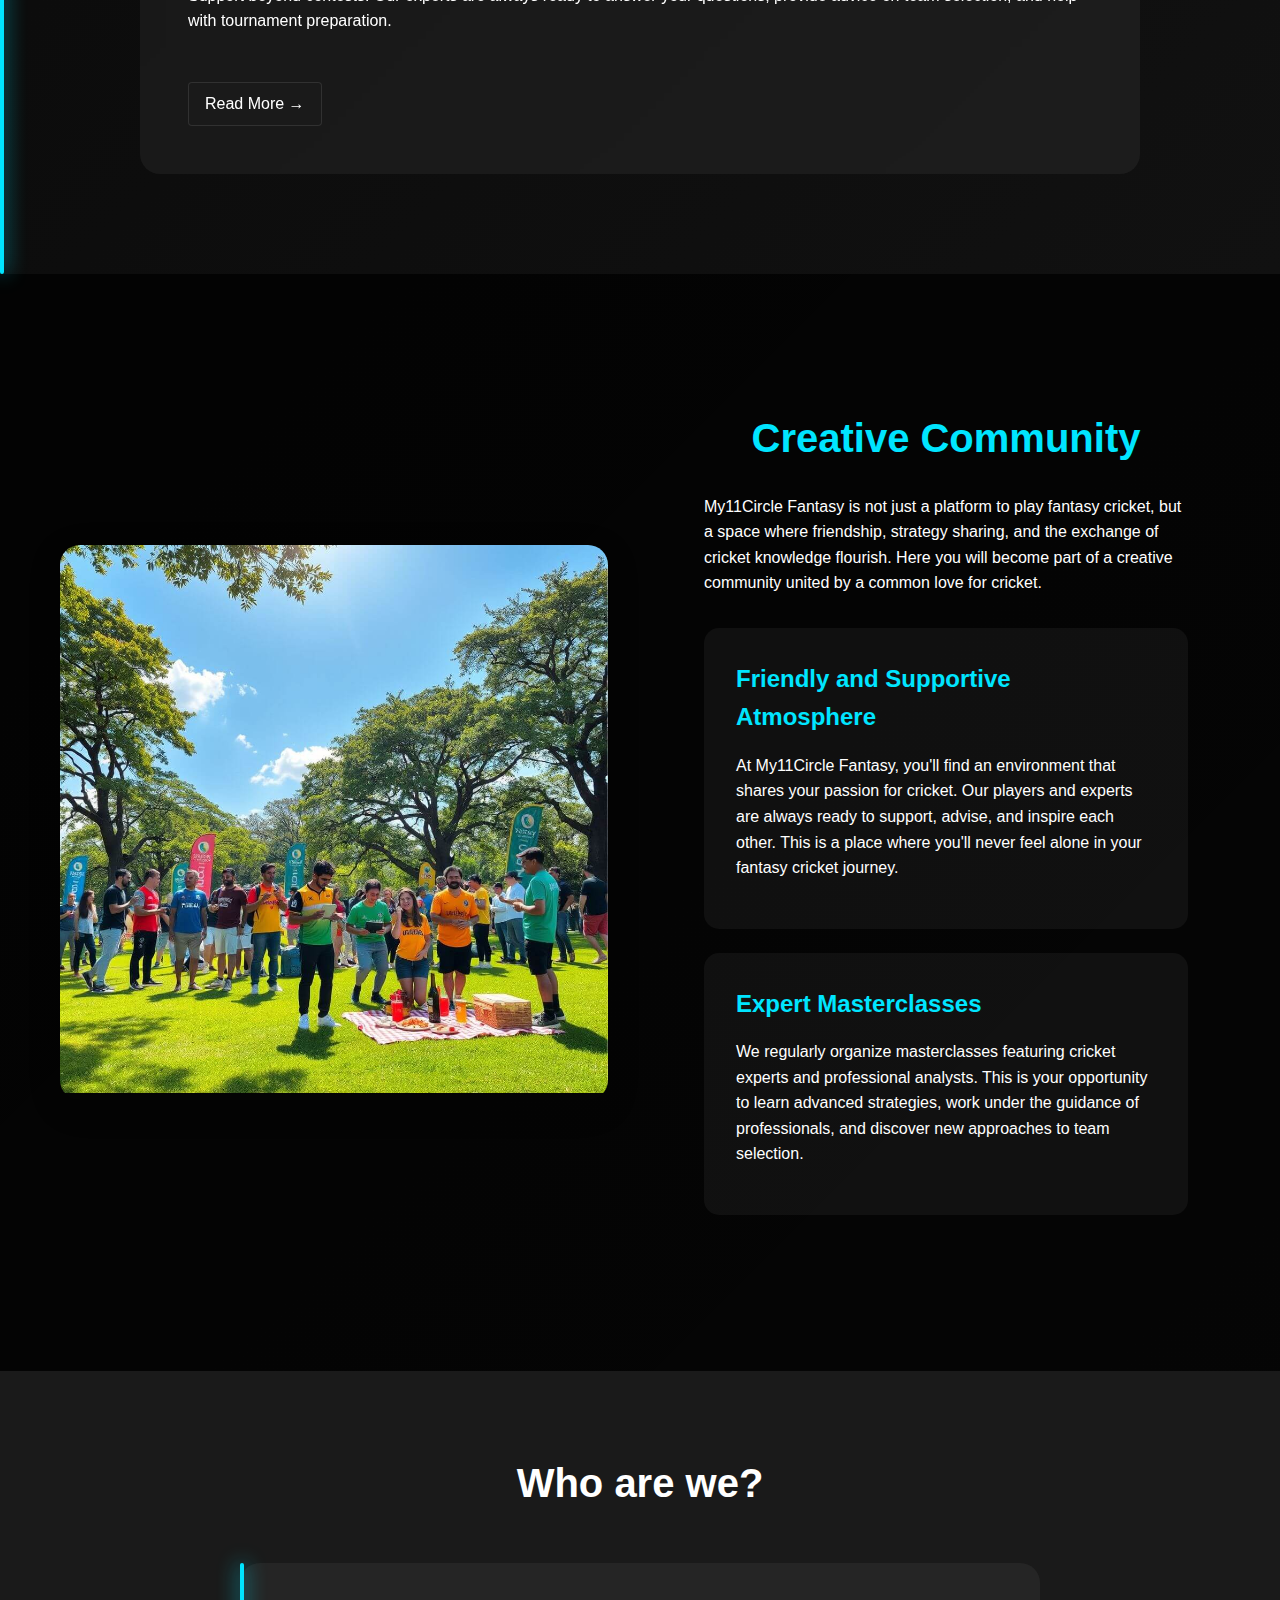
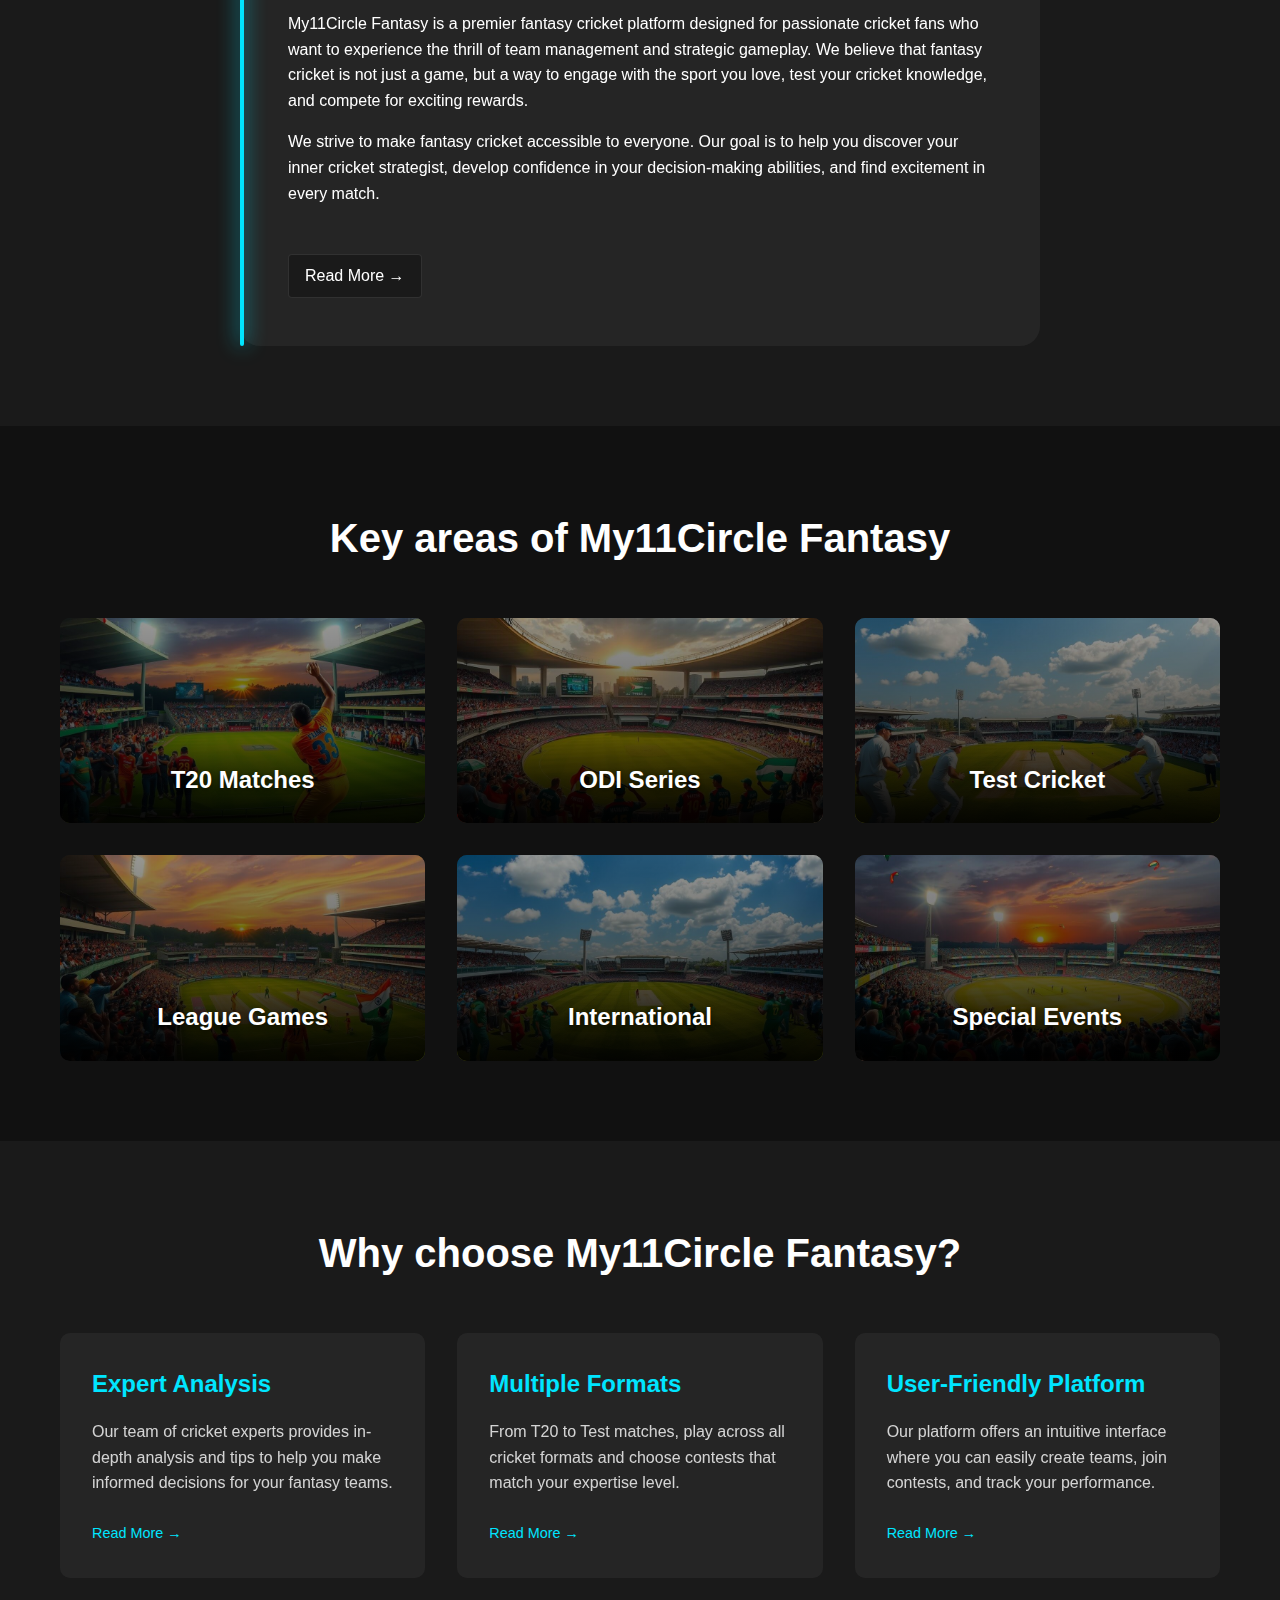
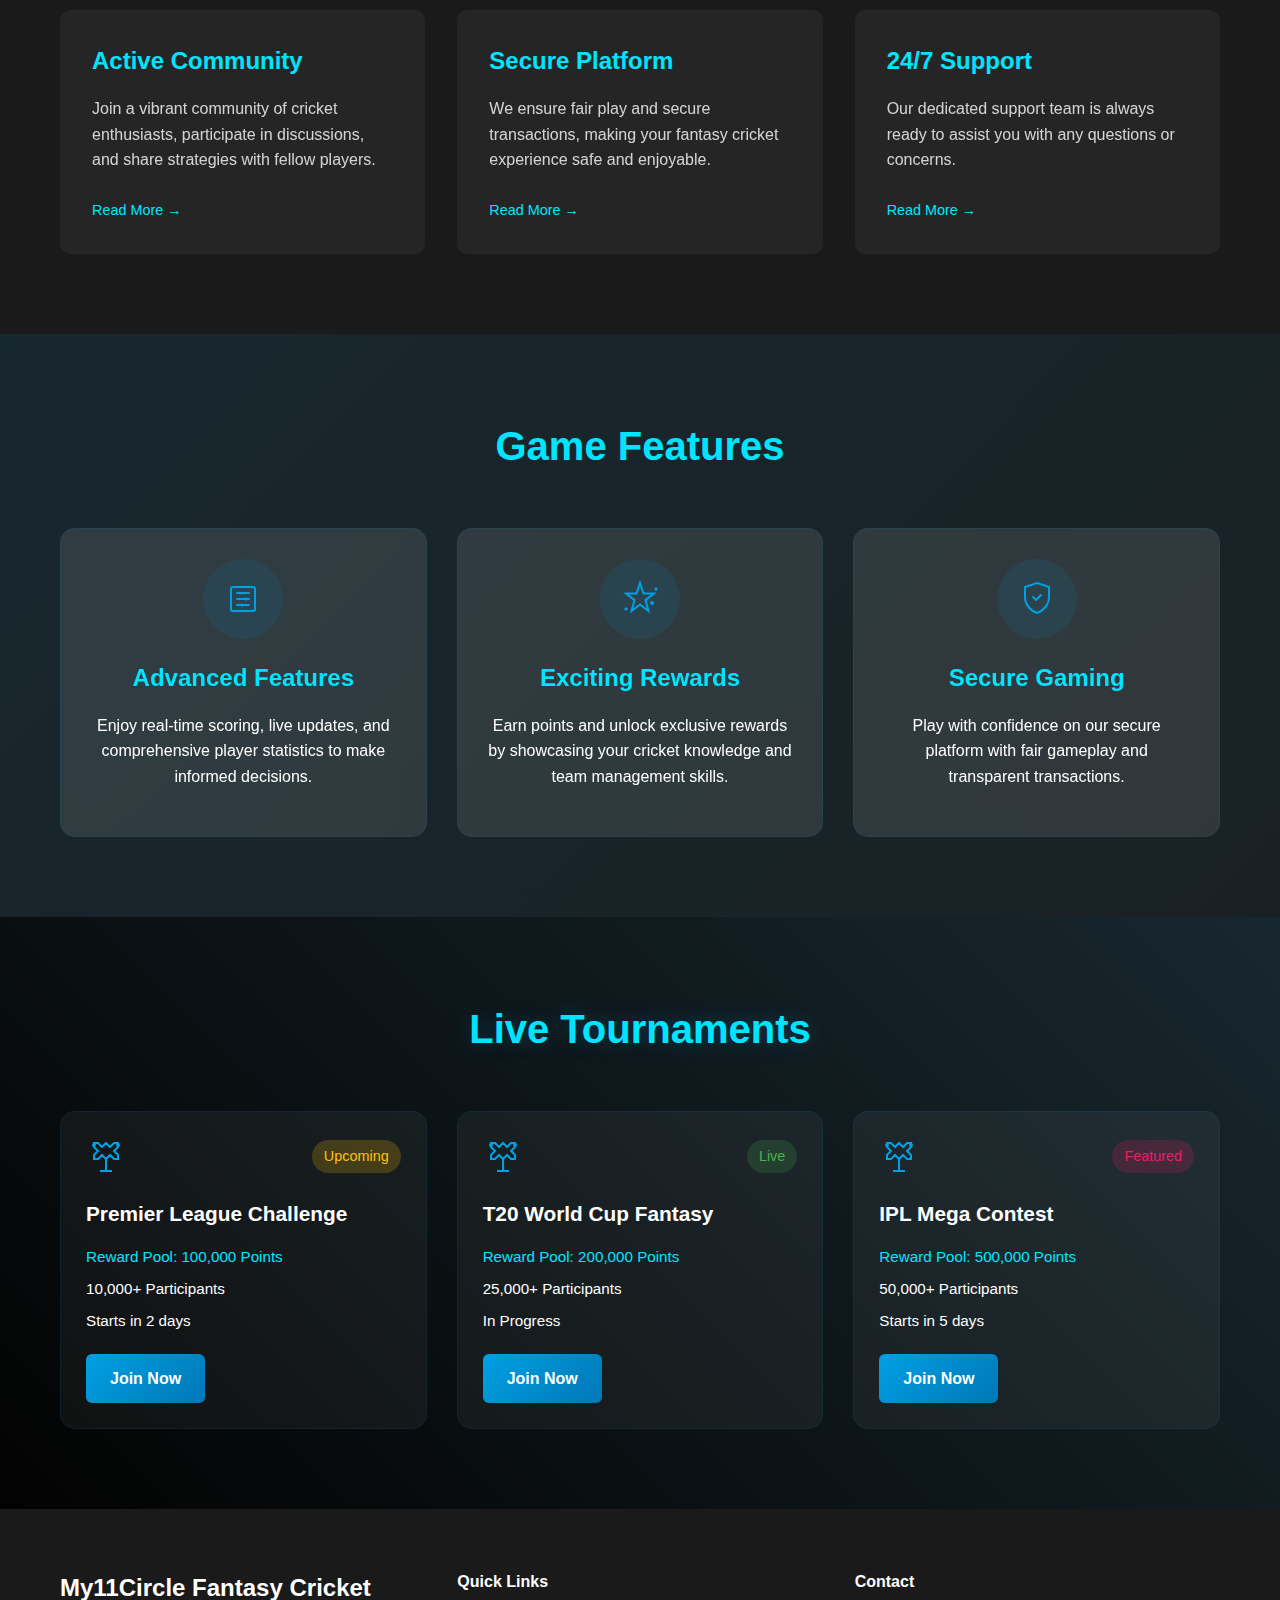
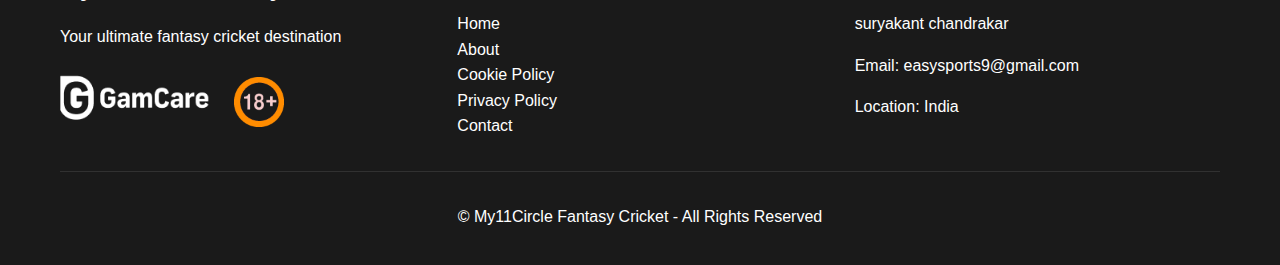
==== commit 91d74df8: "Rebrand website from Easy Sports to My11Circle and add age verification" ====
--- a/index.html
+++ b/index.html
@@ -9,6 +9,19 @@
     <link rel="stylesheet" href="styles.css">
 </head>
 <body>
+    <!-- Age Verification Popup -->
+    <div id="ageVerificationPopup" class="age-verification-popup">
+        <div class="popup-content">
+            <h2>Age Verification Required</h2>
+            <p>You must be 18 or older to access My11Circle Fantasy. Please confirm your age to continue.</p>
+            <div class="button-group">
+                <button id="confirmAge" class="primary-btn">I am 18 or older</button>
+                <button id="rejectAge" class="secondary-btn">I am under 18</button>
+            </div>
+            <p class="disclaimer">By continuing, you agree to our Terms & Conditions and Privacy Policy.</p>
+        </div>
+    </div>
+
     <header>
         <div class="logo-top">
             <a href="/">My11Circle Fantasy</a>
@@ -465,8 +478,14 @@
         <div class="container">
             <div class="footer-content">
                 <div class="footer-info">
-                    <h3>EndAy Fantasy Cricket</h3>
+                    <h3>My11Circle Fantasy Cricket</h3>
                     <p>Your ultimate fantasy cricket destination</p>
+                    <div class="footer-icons">
+                        <a href="https://www.gamcare.org.uk/" target="_blank" rel="noopener noreferrer">
+                            <img src="img/6.png" alt="Gamcare" class="gamcare-logo"/>
+                        </a>
+                        <img src="img/18.png" alt="18+" class="age-logo"/>
+                    </div>
                 </div>
                 <div class="footer-links">
                     <h4>Quick Links</h4>
@@ -480,13 +499,13 @@
                 </div>
                 <div class="footer-contact">
                     <h4>Contact</h4>
-										<p>suryakant chandrakar</p>
+                    <p>suryakant chandrakar</p>
                     <p>Email: <a href="easysports9@gmail.com">easysports9@gmail.com</a></p>
                     <p>Location: India</p>
                 </div>
             </div>
             <div class="footer-bottom">
-                <p>&copy; EndAy Fantasy Cricket - All Rights Reserved</p>
+                <p>&copy; My11Circle Fantasy Cricket - All Rights Reserved</p>
             </div>
         </div>
     </footer>
--- a/styles.css
+++ b/styles.css
@@ -27,6 +27,114 @@
 a {
 	text-decoration: none;
 	color: var(--text-color);
+}
+
+/* Age Verification Popup */
+.age-verification-popup {
+    position: fixed;
+    top: 0;
+    left: 0;
+    width: 100%;
+    height: 100%;
+    background: rgba(0, 0, 0, 0.85);
+    display: none;
+    justify-content: center;
+    align-items: center;
+    z-index: 9999;
+    backdrop-filter: blur(5px);
+    opacity: 0;
+    transition: opacity 0.3s ease;
+}
+
+.age-verification-popup.active {
+    opacity: 1;
+    display: flex;
+}
+
+.age-verification-popup .popup-content {
+    background: #fff;
+    padding: 2.5rem;
+    border-radius: 20px;
+    text-align: center;
+    max-width: 450px;
+    width: 90%;
+    box-shadow: 0 20px 40px rgba(0, 0, 0, 0.2);
+    transform: translateY(20px);
+    transition: transform 0.3s ease;
+}
+
+.age-verification-popup.active .popup-content {
+    transform: translateY(0);
+}
+
+.age-verification-popup h2 {
+    font-size: 1.8rem;
+    margin-bottom: 1rem;
+    color: #1a1a1a;
+}
+
+.age-verification-popup p {
+    color: #666;
+    margin-bottom: 2rem;
+    font-size: 1.1rem;
+    line-height: 1.6;
+}
+
+.age-verification-popup .button-group {
+    display: flex;
+    gap: 1rem;
+    margin-bottom: 1.5rem;
+}
+
+.age-verification-popup button {
+    flex: 1;
+    padding: 1rem;
+    border: none;
+    border-radius: 10px;
+    font-weight: 600;
+    font-size: 1rem;
+    cursor: pointer;
+    transition: all 0.3s ease;
+}
+
+.age-verification-popup .primary-btn {
+    background: linear-gradient(135deg, #2563eb, #1d4ed8);
+    color: #fff;
+}
+
+.age-verification-popup .primary-btn:hover {
+    background: linear-gradient(135deg, #1d4ed8, #1e40af);
+    transform: translateY(-2px);
+}
+
+.age-verification-popup .secondary-btn {
+    background: #ef4444;
+    color: #fff;
+}
+
+.age-verification-popup .secondary-btn:hover {
+    background: #dc2626;
+    transform: translateY(-2px);
+}
+
+.age-verification-popup .disclaimer {
+    font-size: 0.9rem;
+    color: #888;
+    margin-top: 1.5rem;
+}
+
+@media (max-width: 480px) {
+    .age-verification-popup .popup-content {
+        padding: 2rem;
+    }
+
+    .age-verification-popup .button-group {
+        flex-direction: column;
+    }
+
+    .age-verification-popup button {
+        width: 100%;
+    }
 }
 
 .container {
@@ -50,6 +158,51 @@
     text-transform: uppercase;
     letter-spacing: 1px;
     text-shadow: 0 0 10px rgba(0, 229, 255, 0.3);
+}
+
+.footer-icons {
+    display: flex;
+    justify-content: flex-start;
+    align-items: center;
+    gap: 1.5rem;
+    margin-top: 1.5rem;
+}
+
+.footer-icons a {
+    display: block;
+    transition: opacity 0.3s ease;
+}
+
+.footer-icons a:hover {
+    opacity: 0.8;
+}
+
+.footer-icons .gamcare-logo {
+    width: 150px;
+    height: auto;
+    object-fit: contain;
+}
+
+.footer-icons .age-logo {
+    width: 50px;
+    height: 50px;
+    object-fit: contain;
+}
+
+@media (max-width: 768px) {
+    .footer-icons {
+        justify-content: center;
+        margin-top: 1rem;
+    }
+
+    .footer-icons .gamcare-logo {
+        width: 120px;
+    }
+
+    .footer-icons .age-logo {
+        width: 40px;
+        height: 40px;
+    }
 }
 
 @media (max-width: 992px) {
@@ -3345,14 +3498,211 @@
 }
 
 .impact-section {
-    padding: 80px 0;
-    background: var(--bg-gradient-light);
+    padding: 6rem 0;
+    background: linear-gradient(135deg, #1a237e 0%, #0d47a1 100%);
+    color: #fff;
+    position: relative;
+    overflow: hidden;
+}
+
+
+.impact-section .container {
+    position: relative;
+    z-index: 1;
+}
+
+.impact-section h2 {
+    font-size: 2.5rem;
+    text-align: center;
+    margin-bottom: 3rem;
+    background: linear-gradient(135deg, #fff 0%, #e3f2fd 100%);
+    -webkit-background-clip: text;
+    -webkit-text-fill-color: transparent;
+    animation: titleFade 0.5s ease-in-out;
 }
 
 .impact-stats {
     display: grid;
-    grid-template-columns: repeat(4, 1fr);
-} 
+    grid-template-columns: repeat(auto-fit, minmax(250px, 1fr));
+    gap: 2rem;
+    margin-top: 2rem;
+}
+
+.stat-card {
+    background: rgba(255, 255, 255, 0.1);
+    backdrop-filter: blur(10px);
+    border-radius: 20px;
+    padding: 2rem;
+    text-align: center;
+    transition: all 0.3s ease;
+    border: 1px solid rgba(255, 255, 255, 0.1);
+    position: relative;
+    overflow: hidden;
+}
+
+.stat-card::before {
+    content: '';
+    position: absolute;
+    top: 0;
+    left: -100%;
+    width: 100%;
+    height: 100%;
+    background: linear-gradient(
+        90deg,
+        transparent,
+        rgba(255, 255, 255, 0.2),
+        transparent
+    );
+    transition: 0.5s;
+}
+
+.stat-card:hover::before {
+    left: 100%;
+}
+
+.stat-card:hover {
+    transform: translateY(-10px);
+    box-shadow: 0 20px 40px rgba(0, 0, 0, 0.2);
+    border-color: rgba(255, 255, 255, 0.2);
+}
+
+.stat-icon {
+    width: 60px;
+    height: 60px;
+    margin: 0 auto 1.5rem;
+    background: rgba(255, 255, 255, 0.1);
+    border-radius: 50%;
+    display: flex;
+    align-items: center;
+    justify-content: center;
+    transition: all 0.3s ease;
+}
+
+.stat-card:hover .stat-icon {
+    transform: scale(1.1);
+    background: rgba(255, 255, 255, 0.2);
+}
+
+.stat-number {
+    font-size: 3rem;
+    font-weight: 700;
+    margin: 1rem 0;
+    background: linear-gradient(135deg, #fff 0%, #e3f2fd 100%);
+    -webkit-background-clip: text;
+    -webkit-text-fill-color: transparent;
+    opacity: 0;
+    transform: translateY(20px);
+    animation: statNumberIn 0.5s ease-out forwards;
+}
+
+.stat-label {
+    font-size: 1.1rem;
+    color: rgba(255, 255, 255, 0.9);
+    margin-top: 0.5rem;
+    font-weight: 500;
+}
+
+.stat-description {
+    font-size: 0.9rem;
+    color: rgba(255, 255, 255, 0.7);
+    margin-top: 1rem;
+    line-height: 1.6;
+}
+
+.stat-trend {
+    display: flex;
+    align-items: center;
+    justify-content: center;
+    margin-top: 1rem;
+    font-size: 0.9rem;
+    color: #4caf50;
+}
+
+.stat-trend.positive {
+    color: #4caf50;
+}
+
+.stat-trend.negative {
+    color: #f44336;
+}
+
+.stat-trend i {
+    margin-right: 0.5rem;
+}
+
+@keyframes patternMove {
+    0% {
+        background-position: 0 0;
+    }
+    100% {
+        background-position: 100px 100px;
+    }
+}
+
+@keyframes titleFade {
+    from {
+        opacity: 0;
+        transform: translateY(-20px);
+    }
+    to {
+        opacity: 1;
+        transform: translateY(0);
+    }
+}
+
+@keyframes statNumberIn {
+    to {
+        opacity: 1;
+        transform: translateY(0);
+    }
+}
+
+@media (max-width: 992px) {
+    .impact-section {
+        padding: 4rem 0;
+    }
+
+    .impact-section h2 {
+        font-size: 2rem;
+        margin-bottom: 2rem;
+    }
+
+    .impact-stats {
+        grid-template-columns: repeat(auto-fit, minmax(200px, 1fr));
+        gap: 1.5rem;
+        padding: 0 1rem;
+    }
+
+    .stat-card {
+        padding: 1.5rem;
+    }
+
+    .stat-number {
+        font-size: 2.5rem;
+    }
+
+    .stat-icon {
+        width: 50px;
+        height: 50px;
+    }
+}
+
+@media (max-width: 480px) {
+    .impact-stats {
+        grid-template-columns: 1fr;
+    }
+
+    .stat-card {
+        margin: 0 auto;
+        max-width: 300px;
+    }
+}
+
+/* Animation delays for stats cards */
+.stat-card:nth-child(1) .stat-number { animation-delay: 0.2s; }
+.stat-card:nth-child(2) .stat-number { animation-delay: 0.4s; }
+.stat-card:nth-child(3) .stat-number { animation-delay: 0.6s; }
+.stat-card:nth-child(4) .stat-number { animation-delay: 0.8s; }
 
 /* Hexagonal Grid Styles */
 .company-history {
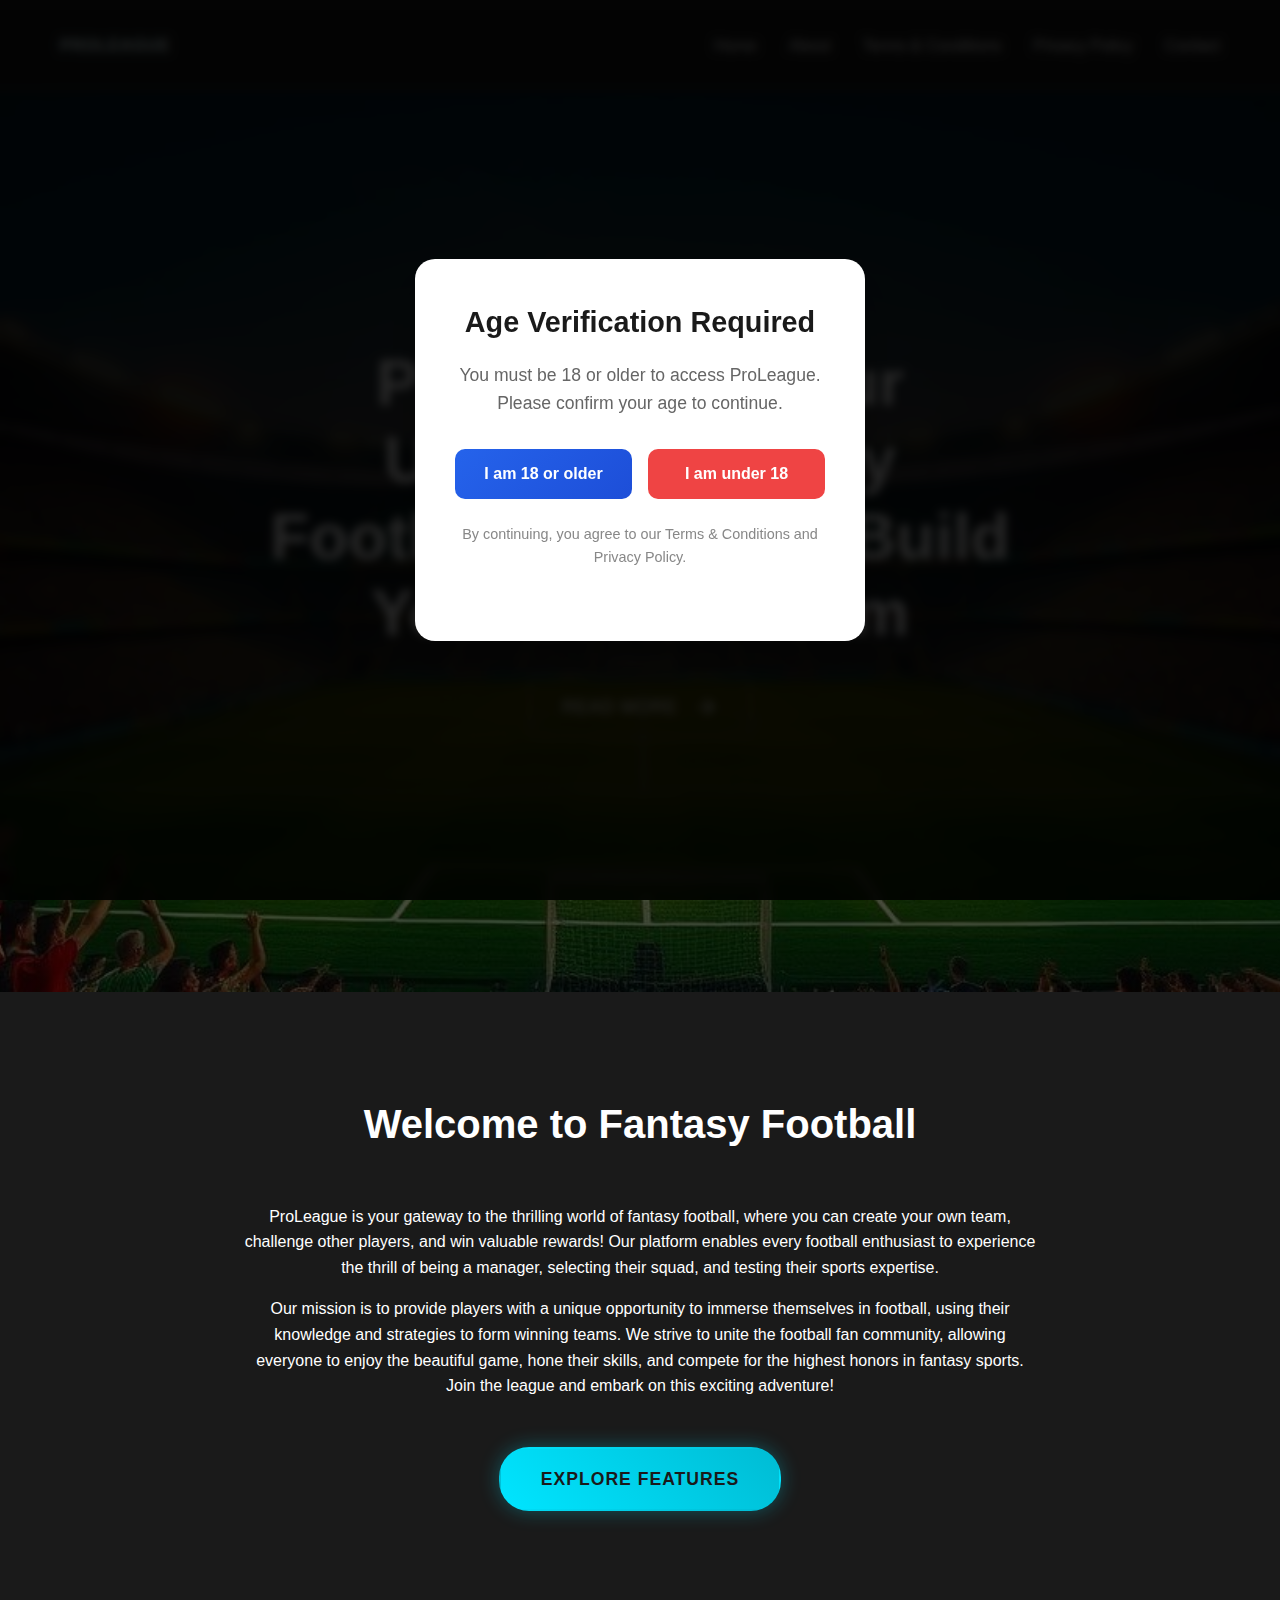
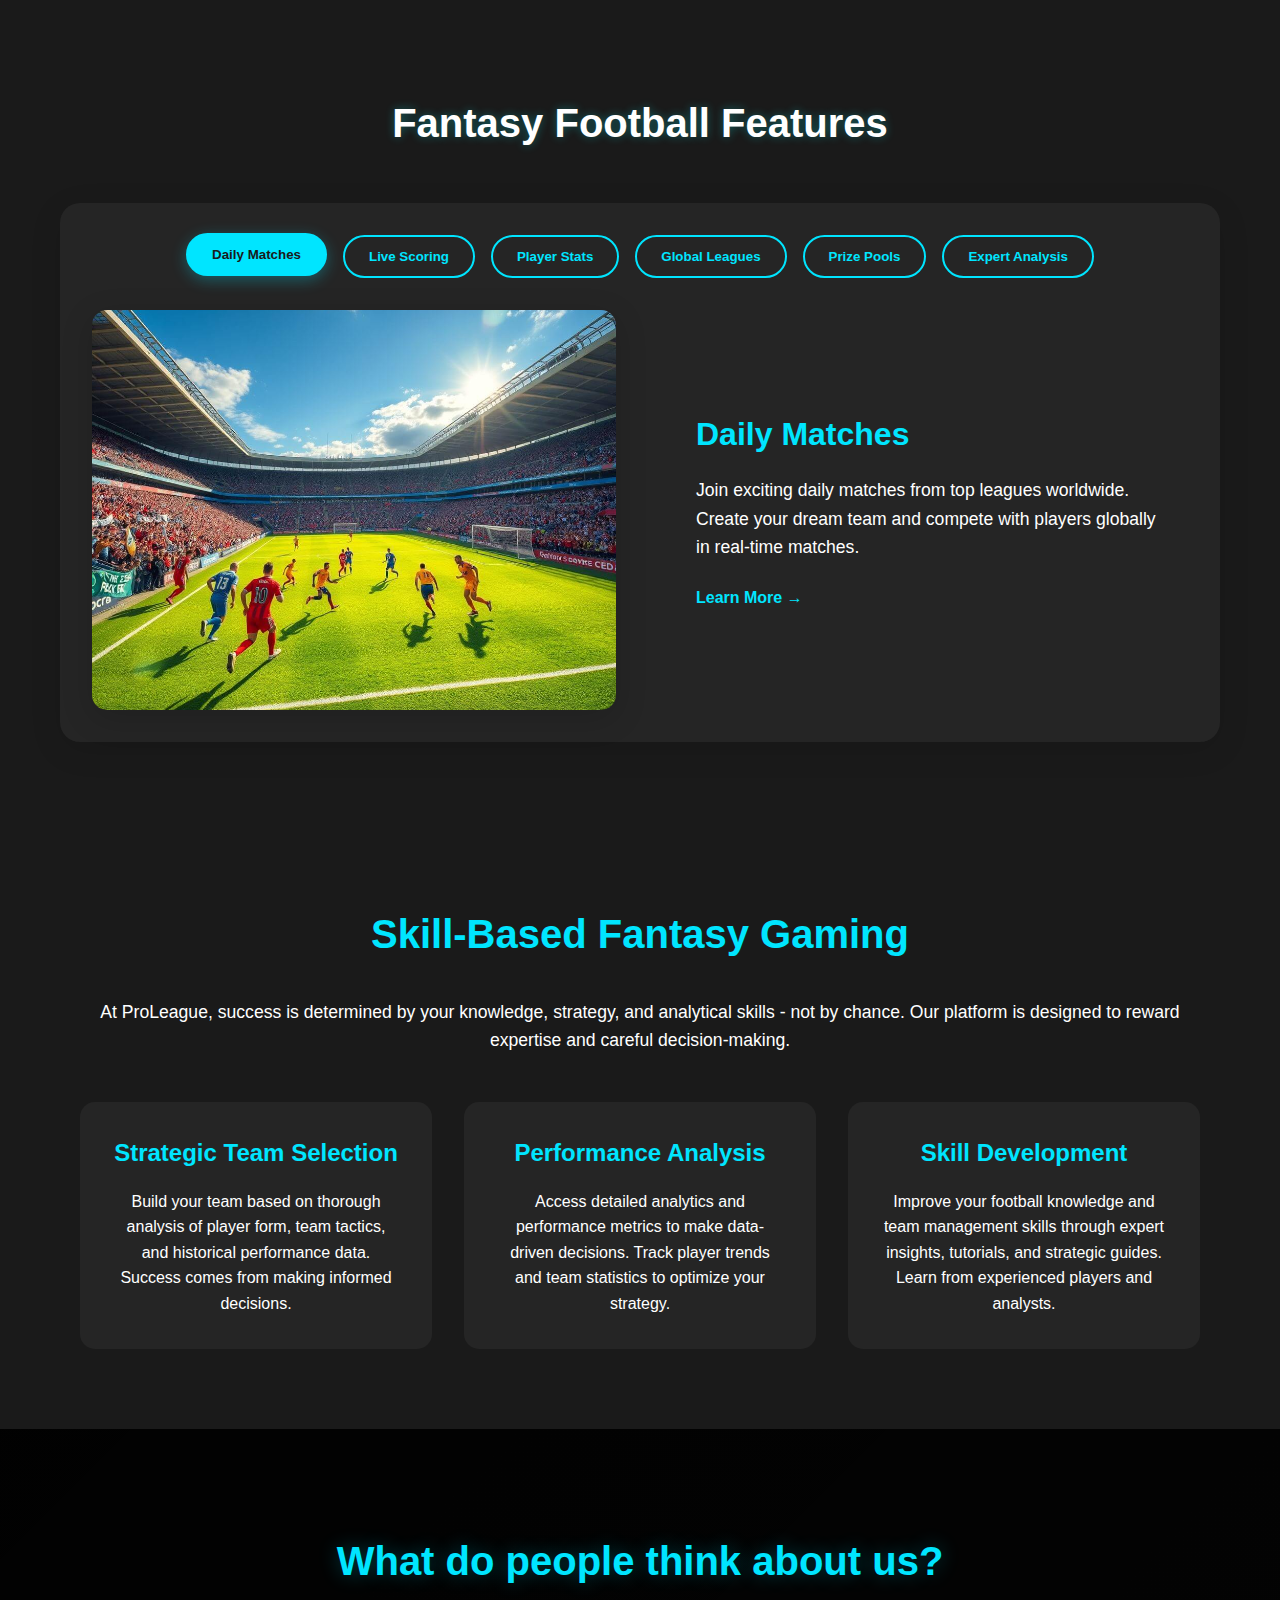
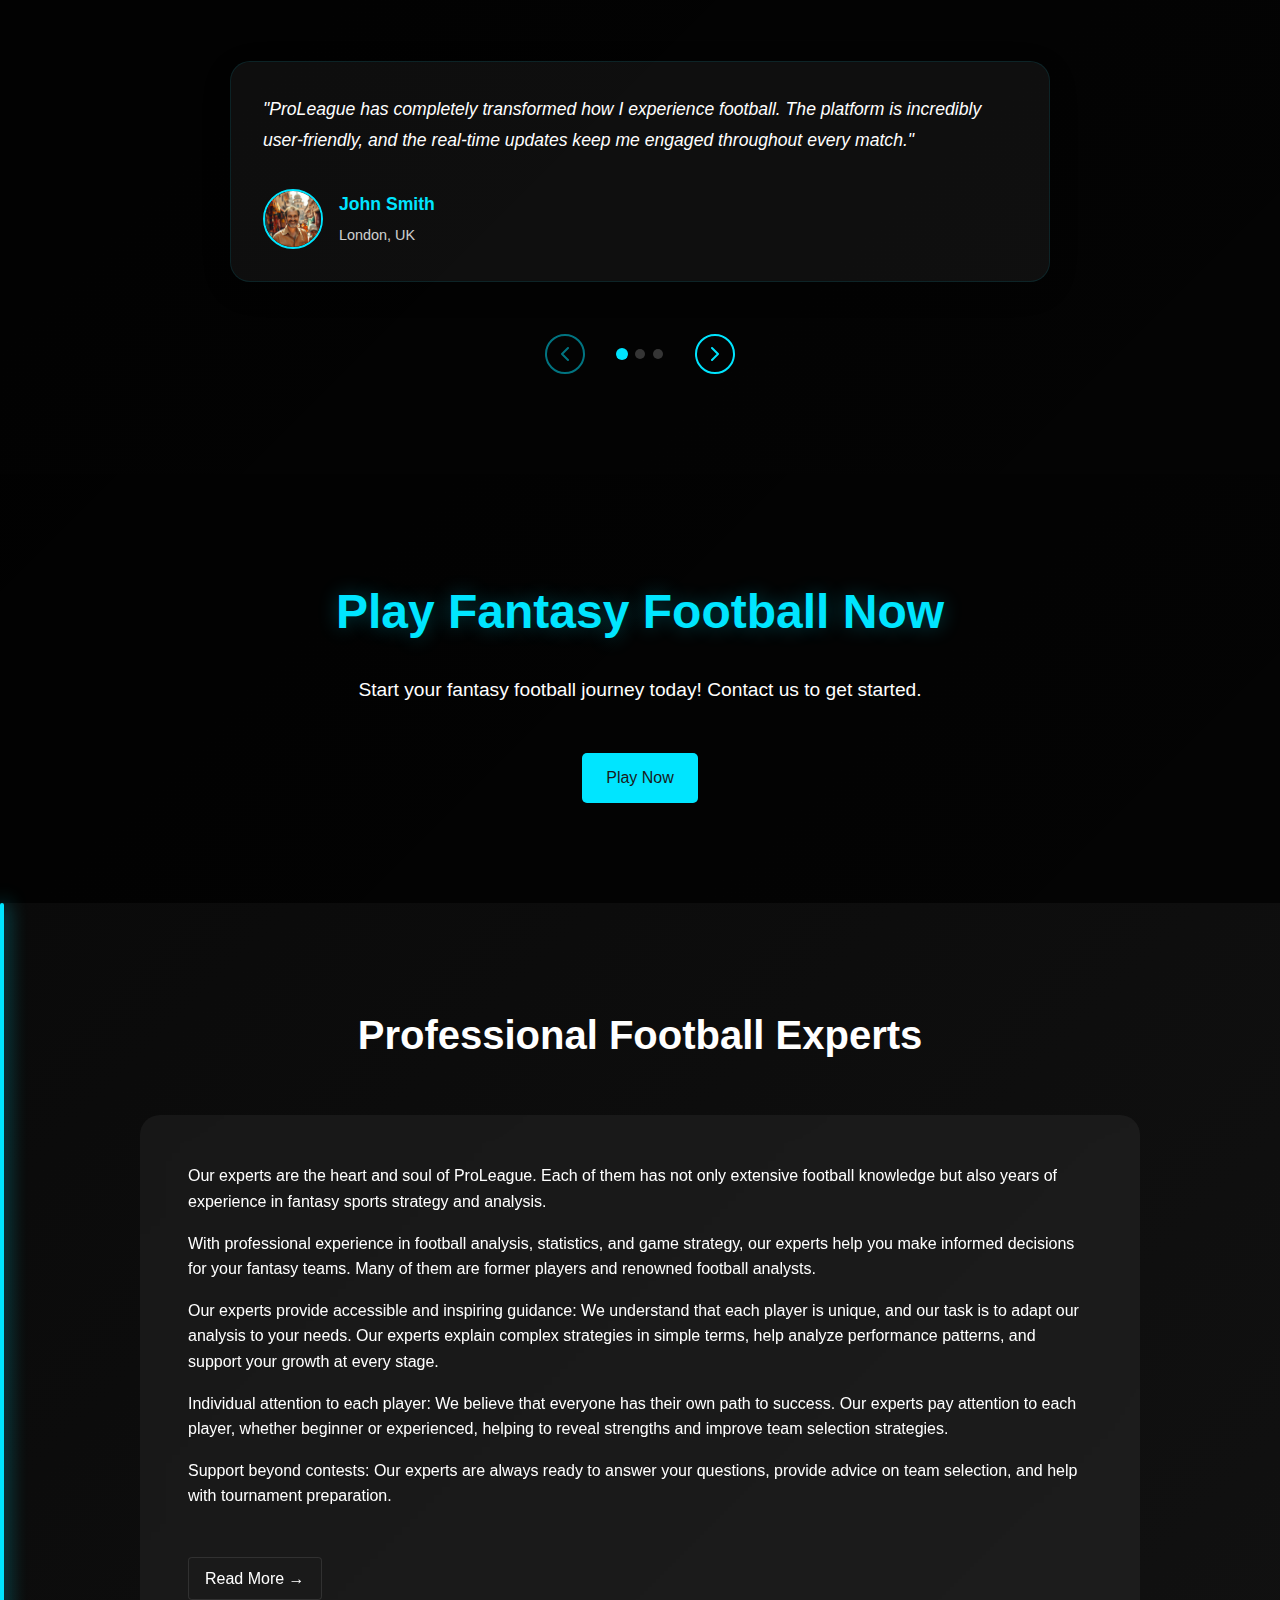
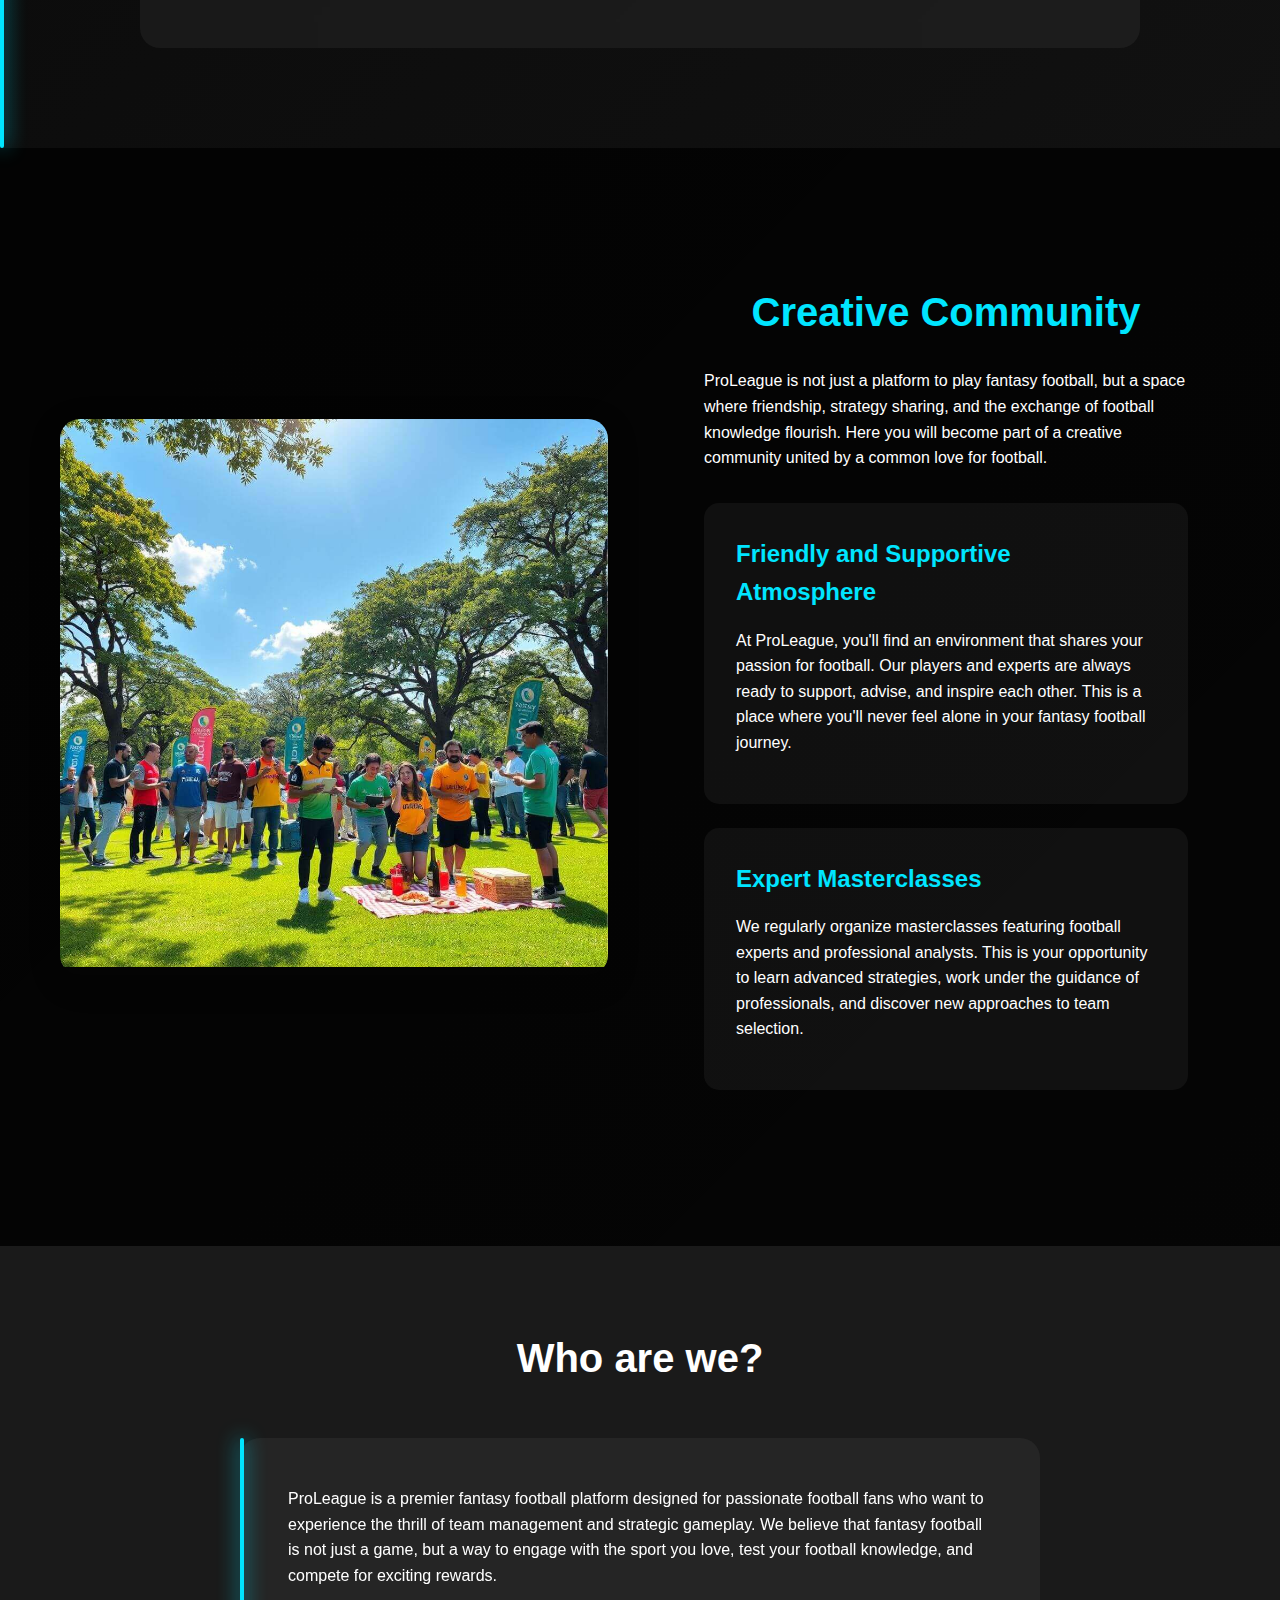
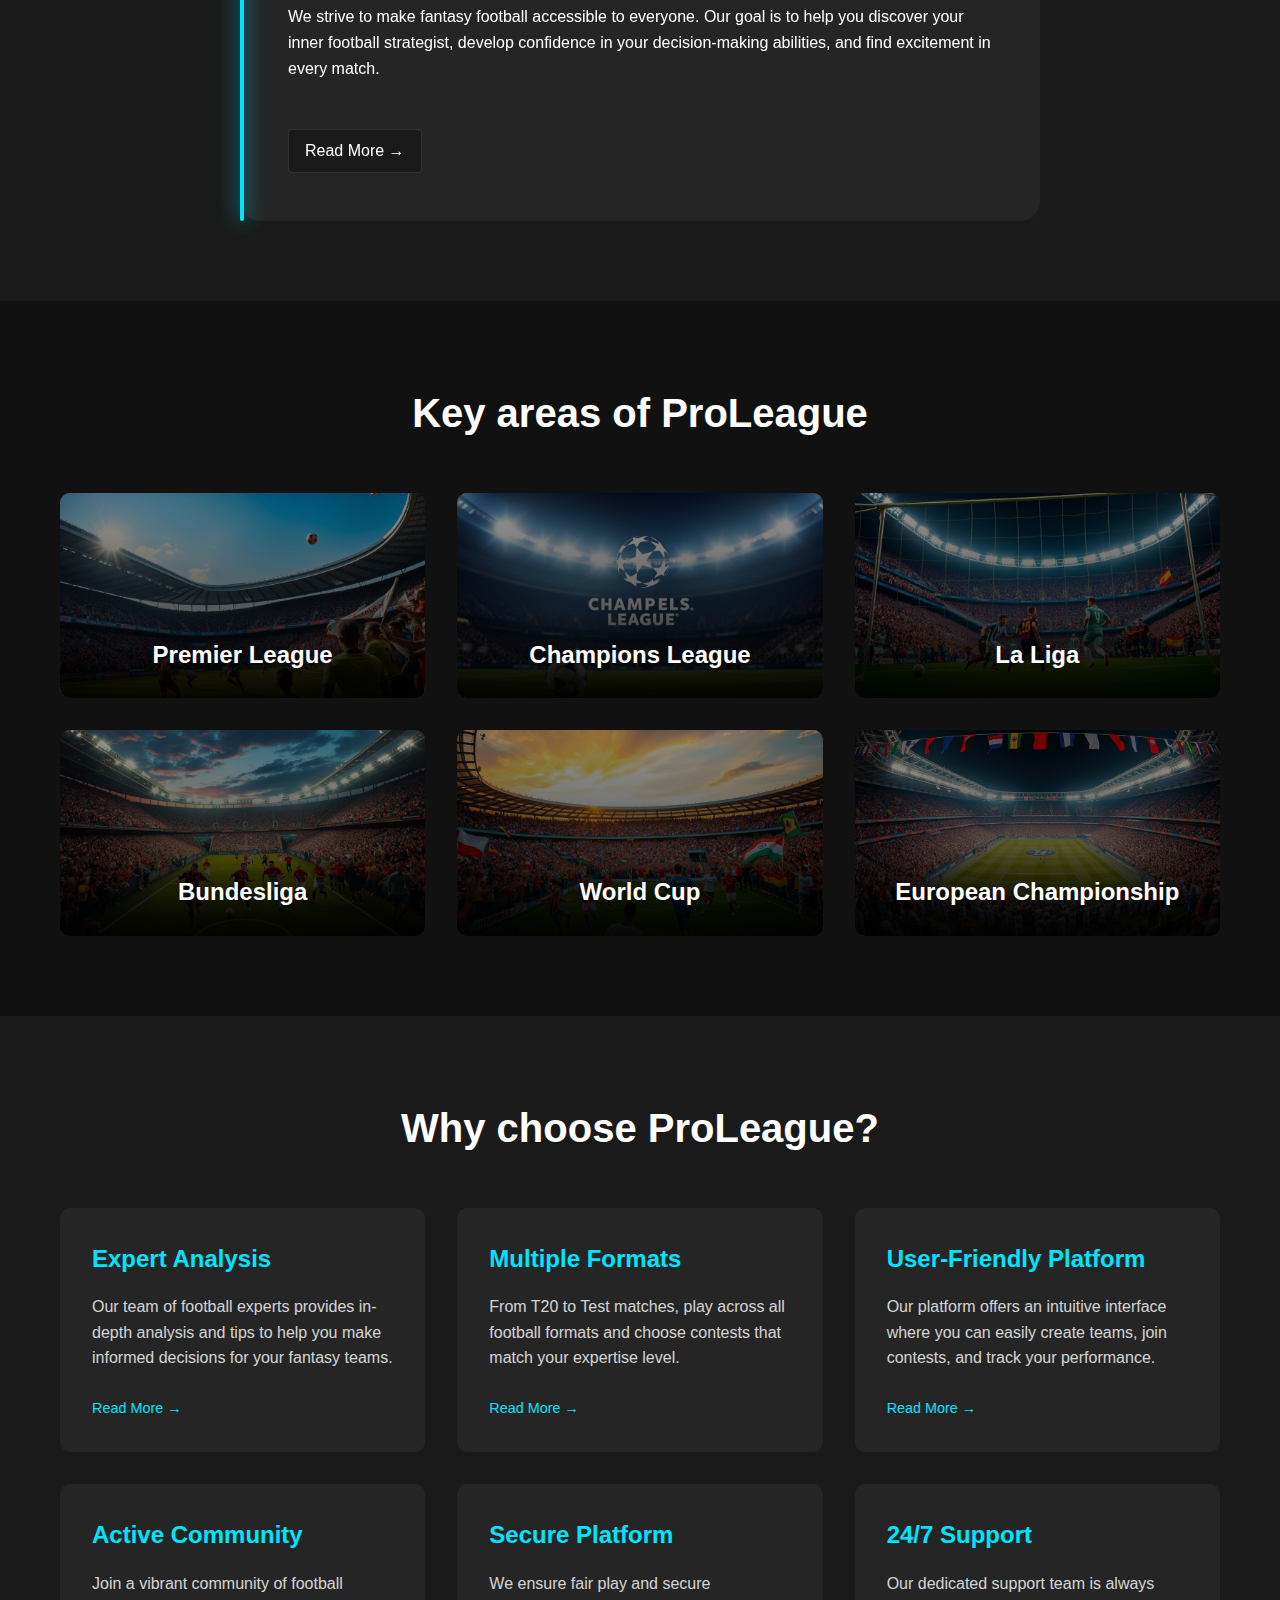
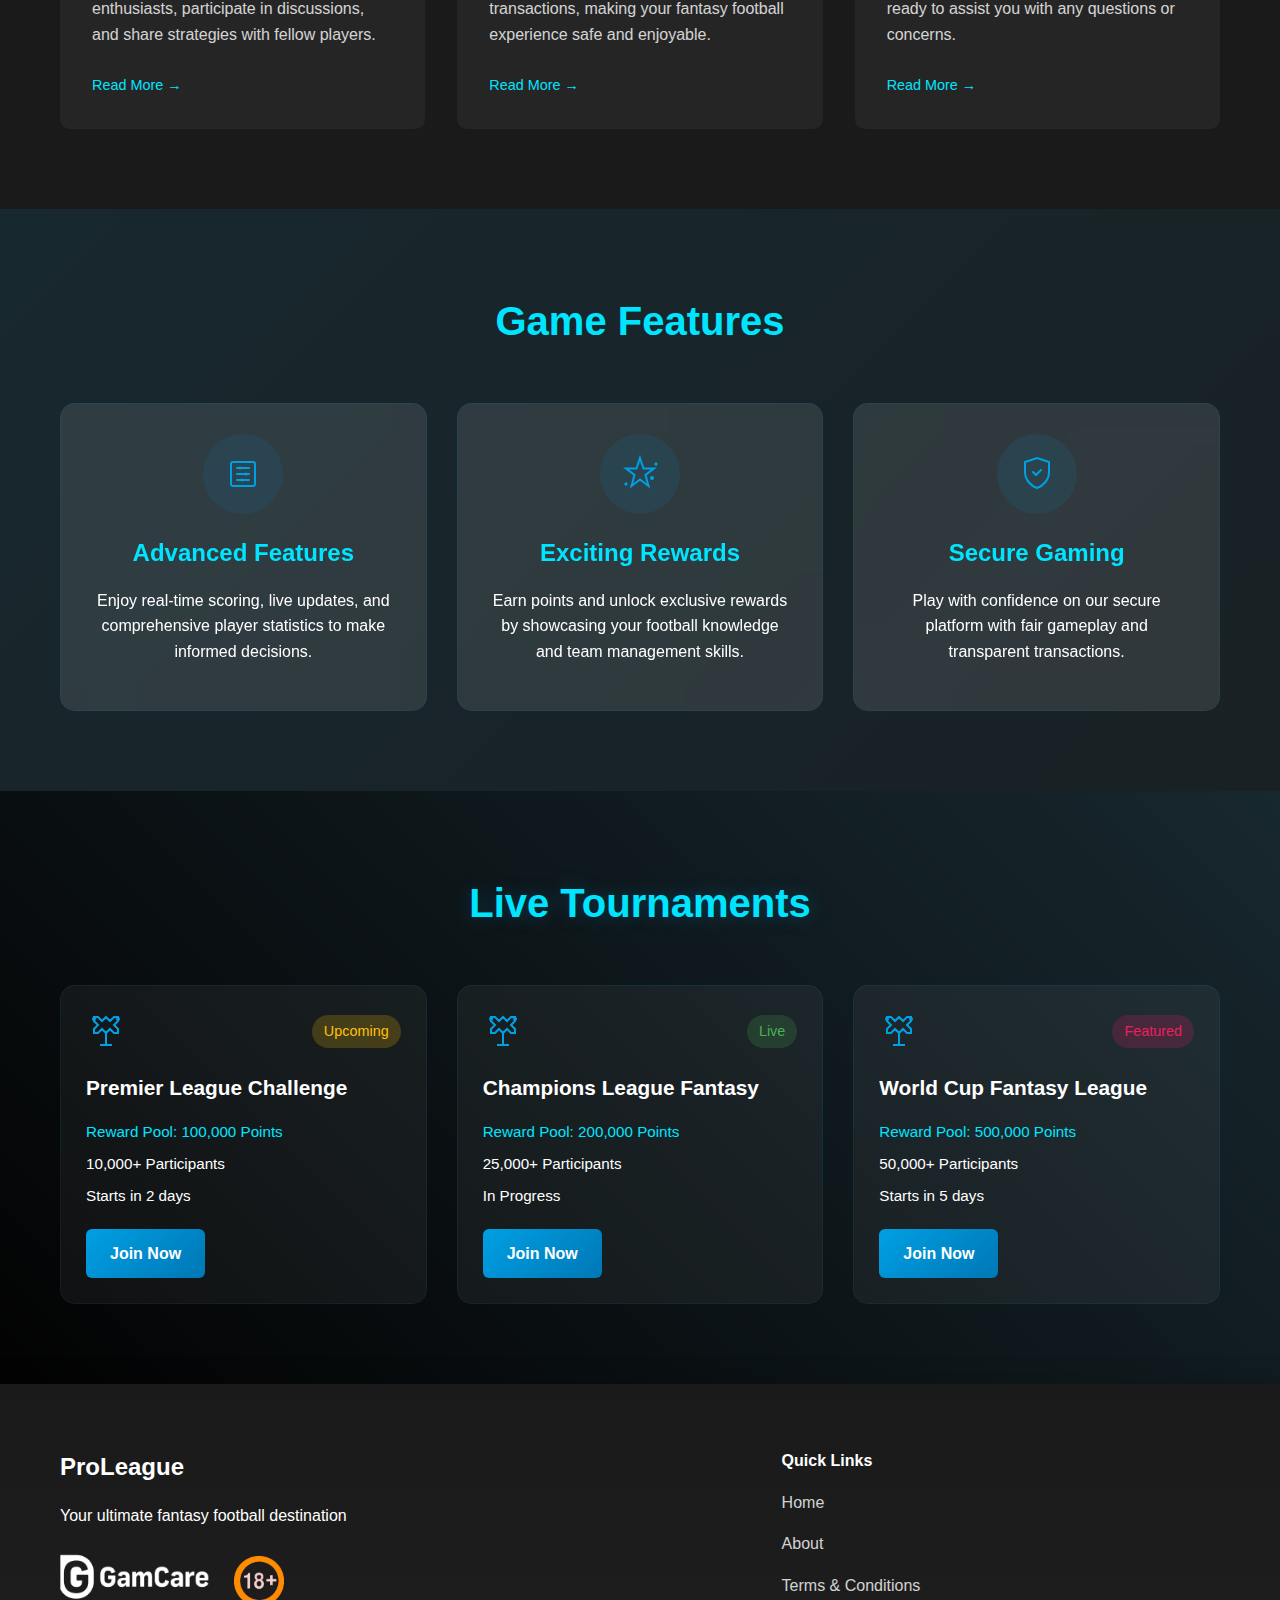
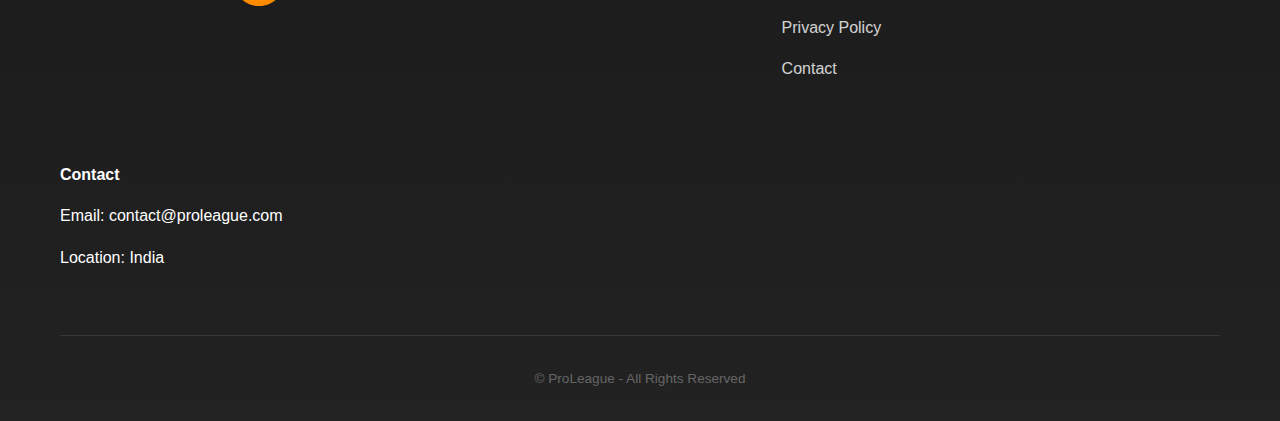
==== commit 3bac441f: "Rebrand website from My11Circle to ProLeague, update content and remove cricket-specific references" ====
--- a/index.html
+++ b/index.html
@@ -4,8 +4,8 @@
     <meta charset="UTF-8">
 		<link rel="icon" href="img/favicon.png" type="image/png">
     <meta name="viewport" content="width=device-width, initial-scale=1.0">
-    <meta name="description" content="My11Circle Fantasy - Your Ultimate Fantasy Cricket Platform">
-    <title>My11Circle Fantasy - Fantasy Cricket Platform</title>
+    <meta name="description" content="ProLeague - Your Ultimate Fantasy Football Platform">
+    <title>ProLeague - Fantasy Football Platform</title>
     <link rel="stylesheet" href="styles.css">
 </head>
 <body>
@@ -13,7 +13,7 @@
     <div id="ageVerificationPopup" class="age-verification-popup">
         <div class="popup-content">
             <h2>Age Verification Required</h2>
-            <p>You must be 18 or older to access My11Circle Fantasy. Please confirm your age to continue.</p>
+            <p>You must be 18 or older to access ProLeague. Please confirm your age to continue.</p>
             <div class="button-group">
                 <button id="confirmAge" class="primary-btn">I am 18 or older</button>
                 <button id="rejectAge" class="secondary-btn">I am under 18</button>
@@ -23,9 +23,6 @@
     </div>
 
     <header>
-        <div class="logo-top">
-            <a href="/">My11Circle Fantasy</a>
-        </div>
         <nav class="navbar">
             <div class="container">
                 <button class="burger-menu" aria-label="Toggle menu">
@@ -34,14 +31,16 @@
                     <span></span>
                 </button>
                 <div class="nav-links">
+									<div class="logo-top">
+										<a href="/">ProLeague</a>
+									</div>
                     <ul>
                         <li><a href="/">Home</a></li>
-                        <li><a href="/about.html">About</a></li>
-                        <li><a href="/cookie-policy.html">Cookie Policy</a></li>
-                        <li><a href="/privacy-policy.html">Privacy Policy</a></li>
-                        <li><a href="/contact.html">Contact</a></li>
+                        <li><a href="about.html">About</a></li>
+                        <li><a href="terms-conditions.html">Terms & Conditions</a></li>
+                        <li><a href="privacy-policy.html">Privacy Policy</a></li>
+                        <li><a href="contact.html">Contact</a></li>
                     </ul>
-                    <a href="https://play.google.com/store/apps/details?id=com.games24x7.my11circle.fantasycricket&hl=ru&gl=IN" class="register-btn" target="_blank">Download</a>
                 </div>
             </div>
         </nav>
@@ -51,7 +50,7 @@
         <section class="hero-section">
             <div class="container">
                 <div class="hero-content">
-                    <h1>My11Circle - Your Ultimate Fantasy Cricket Platform | Build Your Dream Team</h1>
+                    <h1>ProLeague - Your Ultimate Fantasy Football Platform | Build Your Dream Team</h1>
                     <a href="#about" class="cta-btn">
                         Read More
                         <svg width="24" height="24" viewBox="0 0 24 24" fill="none" xmlns="http://www.w3.org/2000/svg">
@@ -64,10 +63,10 @@
 
         <section id="about" class="about-section">
             <div class="container">
-                <h2>Welcome to Fantasy Cricket</h2>
+                <h2>Welcome to Fantasy Football</h2>
                 <div class="about-content">
-                    <p>My11Circle Fantasy is your gateway to the thrilling world of fantasy cricket, where you can create your own team, challenge other players, and win valuable rewards! Our platform enables every cricket enthusiast to experience the thrill of being a coach, managing their roster, and testing their sports expertise.</p>
-                    <p>Our mission is to provide players with a unique opportunity to immerse themselves in cricket, using their knowledge and strategies to form winning teams. We strive to unite the cricket fan community, allowing everyone to enjoy the game, hone their skills, and compete for the highest honors in fantasy sports. Join the top run and embark on this exciting adventure!</p>
+                    <p>ProLeague is your gateway to the thrilling world of fantasy football, where you can create your own team, challenge other players, and win valuable rewards! Our platform enables every football enthusiast to experience the thrill of being a manager, selecting their squad, and testing their sports expertise.</p>
+                    <p>Our mission is to provide players with a unique opportunity to immerse themselves in football, using their knowledge and strategies to form winning teams. We strive to unite the football fan community, allowing everyone to enjoy the beautiful game, hone their skills, and compete for the highest honors in fantasy sports. Join the league and embark on this exciting adventure!</p>
                     <a href="#features" class="explore-btn">Explore Features</a>
                 </div>
             </div>
@@ -76,11 +75,11 @@
         <section id="features" class="game-categories">
             <div class="container">
                 <div class="game-categories-header">
-                    <h2>Fantasy Cricket Features</h2>
+                    <h2>Fantasy Football Features</h2>
                 </div>
                 <div class="features-showcase">
                     <div class="features-nav">
-                        <button class="feature-tab active" data-feature="daily">Daily Contests</button>
+                        <button class="feature-tab active" data-feature="daily">Daily Matches</button>
                         <button class="feature-tab" data-feature="live">Live Scoring</button>
                         <button class="feature-tab" data-feature="stats">Player Stats</button>
                         <button class="feature-tab" data-feature="global">Global Leagues</button>
@@ -90,12 +89,12 @@
                     <div class="features-content">
                         <div class="feature-panel active" id="daily">
                             <div class="feature-image">
-                                <img src="img/daily-contests.jpg" alt="Daily Contests">
+                                <img src="img/daily-contests.jpg" alt="Daily Matches">
                             </div>
                             <div class="feature-details">
-                                <h3>Daily Contests</h3>
-                                <p>Join exciting daily matches and tournaments. Create your dream team and compete with players worldwide in real-time matches.</p>
-                                <a href="/about.html" class="feature-link">Learn More →</a>
+                                <h3>Daily Matches</h3>
+                                <p>Join exciting daily matches from top leagues worldwide. Create your dream team and compete with players globally in real-time matches.</p>
+                                <a href="about.html" class="feature-link">Learn More →</a>
                             </div>
                         </div>
                         <div class="feature-panel" id="live">
@@ -105,7 +104,7 @@
                             <div class="feature-details">
                                 <h3>Live Scoring</h3>
                                 <p>Experience real-time updates and point calculations. Stay on top of your team's performance with instant scoring and live match tracking.</p>
-                                <a href="/about.html" class="feature-link">Learn More →</a>
+                                <a href="about.html" class="feature-link">Learn More →</a>
                             </div>
                         </div>
                         <div class="feature-panel" id="stats">
@@ -115,7 +114,7 @@
                             <div class="feature-details">
                                 <h3>Player Stats</h3>
                                 <p>Access comprehensive player statistics and performance analytics. Make informed decisions with detailed historical data and trend analysis.</p>
-                                <a href="/about.html" class="feature-link">Learn More →</a>
+                                <a href="about.html" class="feature-link">Learn More →</a>
                             </div>
                         </div>
                         <div class="feature-panel" id="global">
@@ -124,8 +123,8 @@
                             </div>
                             <div class="feature-details">
                                 <h3>Global Leagues</h3>
-                                <p>Participate in international tournaments and compete with players from around the world. Join exclusive leagues and showcase your fantasy cricket skills.</p>
-                                <a href="/about.html" class="feature-link">Learn More →</a>
+                                <p>Participate in premier leagues and compete with players from around the world. Join exclusive leagues and showcase your fantasy football skills.</p>
+                                <a href="about.html" class="feature-link">Learn More →</a>
                             </div>
                         </div>
                         <div class="feature-panel" id="prizes">
@@ -134,8 +133,8 @@
                             </div>
                             <div class="feature-details">
                                 <h3>Prize Pools</h3>
-                                <p>Win exciting rewards and cash prizes. Compete in contests with massive prize pools and earn recognition for your fantasy cricket expertise.</p>
-                                <a href="/about.html" class="feature-link">Learn More →</a>
+                                <p>Win exciting rewards and cash prizes. Compete in contests with massive prize pools and earn recognition for your fantasy football expertise.</p>
+                                <a href="about.html" class="feature-link">Learn More →</a>
                             </div>
                         </div>
                         <div class="feature-panel" id="expert">
@@ -144,8 +143,8 @@
                             </div>
                             <div class="feature-details">
                                 <h3>Expert Analysis</h3>
-                                <p>Get insights from cricket experts and professional analysts. Access exclusive tips, match predictions, and strategic advice to improve your game.</p>
-                                <a href="/about.html" class="feature-link">Learn More →</a>
+                                <p>Get insights from football experts and professional analysts. Access exclusive tips, match predictions, and strategic advice to improve your game.</p>
+                                <a href="about.html" class="feature-link">Learn More →</a>
                             </div>
                         </div>
                     </div>
@@ -157,12 +156,12 @@
             <div class="container">
                 <div class="skill-based-content">
                     <h2>Skill-Based Fantasy Gaming</h2>
-                    <p>At My11Circle Fantasy, success is determined by your knowledge, strategy, and analytical skills - not by chance. Our platform is designed to reward expertise and careful decision-making.</p>
+                    <p>At ProLeague, success is determined by your knowledge, strategy, and analytical skills - not by chance. Our platform is designed to reward expertise and careful decision-making.</p>
                     
                     <div class="skill-features">
                         <div class="skill-feature">
                             <h3>Strategic Team Selection</h3>
-                            <p>Build your team based on thorough analysis of player statistics, pitch conditions, and historical performance data. Success comes from making informed decisions.</p>
+                            <p>Build your team based on thorough analysis of player form, team tactics, and historical performance data. Success comes from making informed decisions.</p>
                         </div>
                         
                         <div class="skill-feature">
@@ -172,7 +171,7 @@
                         
                         <div class="skill-feature">
                             <h3>Skill Development</h3>
-                            <p>Improve your cricket knowledge and team management skills through expert insights, tutorials, and strategic guides. Learn from experienced players and analysts.</p>
+                            <p>Improve your football knowledge and team management skills through expert insights, tutorials, and strategic guides. Learn from experienced players and analysts.</p>
                         </div>
                     </div>
                 </div>
@@ -187,13 +186,13 @@
                         <div class="testimonial-slide">
                             <div class="testimonial-content">
                                 <div class="testimonial-text">
-                                    <p>"My11Circle Fantasy has completely transformed how I experience cricket. The platform is incredibly user-friendly, and the real-time updates keep me engaged throughout every match."</p>
+                                    <p>"ProLeague has completely transformed how I experience football. The platform is incredibly user-friendly, and the real-time updates keep me engaged throughout every match."</p>
                                 </div>
                                 <div class="testimonial-author">
                                     <img src="img/user1.jpg" alt="John Smith">
                                     <div class="author-info">
                                         <h4>John Smith</h4>
-                                        <span>Mumbai, India</span>
+                                        <span>London, UK</span>
                                     </div>
                                 </div>
                             </div>
@@ -207,7 +206,7 @@
                                     <img src="img/user2.jpg" alt="Sarah Johnson">
                                     <div class="author-info">
                                         <h4>Sarah Johnson</h4>
-                                        <span>Delhi, India</span>
+                                        <span>Madrid, Spain</span>
                                     </div>
                                 </div>
                             </div>
@@ -215,13 +214,13 @@
                         <div class="testimonial-slide">
                             <div class="testimonial-content">
                                 <div class="testimonial-text">
-                                    <p>"The variety of contests and formats keeps the game exciting. Whether it's T20s or Test matches, there's always something thrilling to participate in."</p>
+                                    <p>"The variety of leagues and formats keeps the game exciting. Whether it's Premier League or Champions League, there's always something thrilling to participate in."</p>
                                 </div>
                                 <div class="testimonial-author">
                                     <img src="img/user3.jpg" alt="Mike Anderson">
                                     <div class="author-info">
                                         <h4>Mike Anderson</h4>
-                                        <span>Bengaluru, India</span>
+                                        <span>Berlin, Germany</span>
                                     </div>
                                 </div>
                             </div>
@@ -251,11 +250,11 @@
         <section class="download-app">
             <div class="container">
                 <div class="download-content">
-                    <h2>Download My11Circle Fantasy App</h2>
-                    <p>Start your fantasy cricket journey today! Download our app and join millions of players.</p>
+                    <h2>Play Fantasy Football Now</h2>
+                    <p>Start your fantasy football journey today! Contact us to get started.</p>
                     <div class="download-buttons">
-                        <a href="https://play.google.com/store/apps/details?id=com.games24x7.my11circle.fantasycricket&hl=ru&gl=IN" class="download-btn google-play" target="_blank">
-                            <img src="img/googleplay.svg" alt="Get it on Google Play">
+                        <a href="contact.html" class="download-btn">
+                            <button class="primary-btn">Play Now</button>
                         </a>
                     </div>
                 </div>
@@ -264,15 +263,15 @@
 
         <section class="professional-experts">
             <div class="container">
-                <h2>Professional Cricket Experts</h2>
+                <h2>Professional Football Experts</h2>
                 <div class="experts-content">
                     <div class="content-block">
-                        <p>Our experts are the heart and soul of My11Circle Fantasy. Each of them has not only extensive cricket knowledge but also years of experience in fantasy sports strategy and analysis.</p>
-                        <p>With professional experience in cricket analysis, statistics, and game strategy, our experts help you make informed decisions for your fantasy teams. Many of them are former players and renowned cricket analysts.</p>
+                        <p>Our experts are the heart and soul of ProLeague. Each of them has not only extensive football knowledge but also years of experience in fantasy sports strategy and analysis.</p>
+                        <p>With professional experience in football analysis, statistics, and game strategy, our experts help you make informed decisions for your fantasy teams. Many of them are former players and renowned football analysts.</p>
                         <p>Our experts provide accessible and inspiring guidance: We understand that each player is unique, and our task is to adapt our analysis to your needs. Our experts explain complex strategies in simple terms, help analyze performance patterns, and support your growth at every stage.</p>
                         <p>Individual attention to each player: We believe that everyone has their own path to success. Our experts pay attention to each player, whether beginner or experienced, helping to reveal strengths and improve team selection strategies.</p>
                         <p>Support beyond contests: Our experts are always ready to answer your questions, provide advice on team selection, and help with tournament preparation.</p>
-                        <a href="/about.html" class="read-more-btn">Read More →</a>
+                        <a href="about.html" class="read-more-btn">Read More →</a>
                     </div>
                     <div class="accent-line"></div>
                 </div>
@@ -283,21 +282,21 @@
             <div class="container">
                 <div class="community-grid">
                     <div class="community-image">
-                        <img src="img/community.jpg" alt="Fantasy Cricket Community">
+                        <img src="img/community.jpg" alt="Fantasy Football Community">
                     </div>
                     <div class="community-content">
                         <h2>Creative Community</h2>
-                        <p>My11Circle Fantasy is not just a platform to play fantasy cricket, but a space where friendship, strategy sharing, and the exchange of cricket knowledge flourish. Here you will become part of a creative community united by a common love for cricket.</p>
+                        <p>ProLeague is not just a platform to play fantasy football, but a space where friendship, strategy sharing, and the exchange of football knowledge flourish. Here you will become part of a creative community united by a common love for football.</p>
                         
                         <div class="community-features">
                             <div class="community-feature">
                                 <h3>Friendly and Supportive Atmosphere</h3>
-                                <p>At My11Circle Fantasy, you'll find an environment that shares your passion for cricket. Our players and experts are always ready to support, advise, and inspire each other. This is a place where you'll never feel alone in your fantasy cricket journey.</p>
+                                <p>At ProLeague, you'll find an environment that shares your passion for football. Our players and experts are always ready to support, advise, and inspire each other. This is a place where you'll never feel alone in your fantasy football journey.</p>
                             </div>
                             
                             <div class="community-feature">
                                 <h3>Expert Masterclasses</h3>
-                                <p>We regularly organize masterclasses featuring cricket experts and professional analysts. This is your opportunity to learn advanced strategies, work under the guidance of professionals, and discover new approaches to team selection.</p>
+                                <p>We regularly organize masterclasses featuring football experts and professional analysts. This is your opportunity to learn advanced strategies, work under the guidance of professionals, and discover new approaches to team selection.</p>
                             </div>
                         </div>
                     </div>
@@ -310,9 +309,9 @@
                 <h2>Who are we?</h2>
                 <div class="who-content">
                     <div class="content-block">
-                        <p>My11Circle Fantasy is a premier fantasy cricket platform designed for passionate cricket fans who want to experience the thrill of team management and strategic gameplay. We believe that fantasy cricket is not just a game, but a way to engage with the sport you love, test your cricket knowledge, and compete for exciting rewards.</p>
-                        <p>We strive to make fantasy cricket accessible to everyone. Our goal is to help you discover your inner cricket strategist, develop confidence in your decision-making abilities, and find excitement in every match.</p>
-                        <a href="/about.html" class="read-more-btn">Read More →</a>
+                        <p>ProLeague is a premier fantasy football platform designed for passionate football fans who want to experience the thrill of team management and strategic gameplay. We believe that fantasy football is not just a game, but a way to engage with the sport you love, test your football knowledge, and compete for exciting rewards.</p>
+                        <p>We strive to make fantasy football accessible to everyone. Our goal is to help you discover your inner football strategist, develop confidence in your decision-making abilities, and find excitement in every match.</p>
+                        <a href="about.html" class="read-more-btn">Read More →</a>
                     </div>
                     <div class="accent-line"></div>
                 </div>
@@ -321,37 +320,37 @@
 
         <section class="key-areas">
             <div class="container">
-                <h2>Key areas of My11Circle Fantasy</h2>
+                <h2>Key areas of ProLeague</h2>
                 <div class="areas-grid">
                     <div class="area-card">
-                        <img src="img/t20.jpg" alt="T20 Matches">
-                        <h3>T20 Matches</h3>
-                        <a href="https://play.google.com/store/apps/details?id=com.games24x7.my11circle.fantasycricket" class="download-link">Download App →</a>
+                        <img src="img/premier-league.jpg" alt="Premier League">
+                        <h3>Premier League</h3>
+                        <a href="contact.html" class="download-link">Play Now →</a>
                     </div>
                     <div class="area-card">
-                        <img src="img/odi.jpg" alt="ODI Series">
-                        <h3>ODI Series</h3>
-                        <a href="https://play.google.com/store/apps/details?id=com.games24x7.my11circle.fantasycricket" class="download-link">Download App →</a>
+                        <img src="img/champions-league.jpg" alt="Champions League">
+                        <h3>Champions League</h3>
+                        <a href="contact.html" class="download-link">Play Now →</a>
                     </div>
                     <div class="area-card">
-                        <img src="img/test.jpg" alt="Test Cricket">
-                        <h3>Test Cricket</h3>
-                        <a href="https://play.google.com/store/apps/details?id=com.games24x7.my11circle.fantasycricket" class="download-link">Download App →</a>
+                        <img src="img/la-liga.jpg" alt="La Liga">
+                        <h3>La Liga</h3>
+                        <a href="contact.html" class="download-link">Play Now →</a>
                     </div>
                     <div class="area-card">
-                        <img src="img/leagues.jpg" alt="League Games">
-                        <h3>League Games</h3>
-                        <a href="https://play.google.com/store/apps/details?id=com.games24x7.my11circle.fantasycricket" class="download-link">Download App →</a>
+                        <img src="img/bundesliga.jpg" alt="Bundesliga">
+                        <h3>Bundesliga</h3>
+                        <a href="contact.html" class="download-link">Play Now →</a>
                     </div>
                     <div class="area-card">
-                        <img src="img/international.jpg" alt="International">
-                        <h3>International</h3>
-                        <a href="https://play.google.com/store/apps/details?id=com.games24x7.my11circle.fantasycricket" class="download-link">Download App →</a>
+                        <img src="img/world-cup.jpg" alt="World Cup">
+                        <h3>World Cup</h3>
+                        <a href="contact.html" class="download-link">Play Now →</a>
                     </div>
                     <div class="area-card">
-                        <img src="img/special.jpg" alt="Special Events">
-                        <h3>Special Events</h3>
-                        <a href="https://play.google.com/store/apps/details?id=com.games24x7.my11circle.fantasycricket" class="download-link">Download App →</a>
+                        <img src="img/euro.jpg" alt="European Championship">
+                        <h3>European Championship</h3>
+                        <a href="contact.html" class="download-link">Play Now →</a>
                     </div>
                 </div>
             </div>
@@ -359,37 +358,37 @@
 
         <section class="why-choose">
             <div class="container">
-                <h2>Why choose My11Circle Fantasy?</h2>
+                <h2>Why choose ProLeague?</h2>
                 <div class="benefits-grid">
                     <div class="benefit-card">
                         <h3>Expert Analysis</h3>
-                        <p>Our team of cricket experts provides in-depth analysis and tips to help you make informed decisions for your fantasy teams.</p>
-                        <a href="/about.html" class="read-more">Read More →</a>
+                        <p>Our team of football experts provides in-depth analysis and tips to help you make informed decisions for your fantasy teams.</p>
+                        <a href="about.html" class="read-more">Read More →</a>
                     </div>
                     <div class="benefit-card">
                         <h3>Multiple Formats</h3>
-                        <p>From T20 to Test matches, play across all cricket formats and choose contests that match your expertise level.</p>
-                        <a href="/about.html" class="read-more">Read More →</a>
+                        <p>From T20 to Test matches, play across all football formats and choose contests that match your expertise level.</p>
+                        <a href="about.html" class="read-more">Read More →</a>
                     </div>
                     <div class="benefit-card">
                         <h3>User-Friendly Platform</h3>
                         <p>Our platform offers an intuitive interface where you can easily create teams, join contests, and track your performance.</p>
-                        <a href="/about.html" class="read-more">Read More →</a>
+                        <a href="about.html" class="read-more">Read More →</a>
                     </div>
                     <div class="benefit-card">
                         <h3>Active Community</h3>
-                        <p>Join a vibrant community of cricket enthusiasts, participate in discussions, and share strategies with fellow players.</p>
-                        <a href="/about.html" class="read-more">Read More →</a>
+                        <p>Join a vibrant community of football enthusiasts, participate in discussions, and share strategies with fellow players.</p>
+                        <a href="about.html" class="read-more">Read More →</a>
                     </div>
                     <div class="benefit-card">
                         <h3>Secure Platform</h3>
-                        <p>We ensure fair play and secure transactions, making your fantasy cricket experience safe and enjoyable.</p>
-                        <a href="/about.html" class="read-more">Read More →</a>
+                        <p>We ensure fair play and secure transactions, making your fantasy football experience safe and enjoyable.</p>
+                        <a href="about.html" class="read-more">Read More →</a>
                     </div>
                     <div class="benefit-card">
                         <h3>24/7 Support</h3>
                         <p>Our dedicated support team is always ready to assist you with any questions or concerns.</p>
-                        <a href="/about.html" class="read-more">Read More →</a>
+                        <a href="about.html" class="read-more">Read More →</a>
                     </div>
                 </div>
             </div>
@@ -411,7 +410,7 @@
                             <img src="img/rewards-icon.svg" alt="Exciting Rewards">
                         </div>
                         <h3>Exciting Rewards</h3>
-                        <p>Earn points and unlock exclusive rewards by showcasing your cricket knowledge and team management skills.</p>
+                        <p>Earn points and unlock exclusive rewards by showcasing your football knowledge and team management skills.</p>
                     </div>
                     <div class="feature-box">
                         <div class="feature-icon">
@@ -439,7 +438,7 @@
                             <p class="participants">10,000+ Participants</p>
                             <p class="start-date">Starts in 2 days</p>
                         </div>
-                        <a href="/contact.html" class="join-btn">Join Now</a>
+                        <a href="contact.html" class="join-btn">Join Now</a>
                     </div>
 
                     <div class="tournament-card live">
@@ -447,13 +446,13 @@
                             <img src="img/tournament-icon.svg" alt="Tournament Icon">
                             <span class="status">Live</span>
                         </div>
-                        <h3>T20 World Cup Fantasy</h3>
+                        <h3>Champions League Fantasy</h3>
                         <div class="tournament-info">
                             <p class="prize-pool">Reward Pool: 200,000 Points</p>
                             <p class="participants">25,000+ Participants</p>
                             <p class="start-date">In Progress</p>
                         </div>
-                        <a href="/contact.html" class="join-btn">Join Now</a>
+                        <a href="contact.html" class="join-btn">Join Now</a>
                     </div>
 
                     <div class="tournament-card featured">
@@ -461,13 +460,13 @@
                             <img src="img/tournament-icon.svg" alt="Tournament Icon">
                             <span class="status">Featured</span>
                         </div>
-                        <h3>IPL Mega Contest</h3>
+                        <h3>World Cup Fantasy League</h3>
                         <div class="tournament-info">
                             <p class="prize-pool">Reward Pool: 500,000 Points</p>
                             <p class="participants">50,000+ Participants</p>
                             <p class="start-date">Starts in 5 days</p>
                         </div>
-                        <a href="/contact.html" class="join-btn">Join Now</a>
+                        <a href="contact.html" class="join-btn">Join Now</a>
                     </div>
                 </div>
             </div>
@@ -478,8 +477,8 @@
         <div class="container">
             <div class="footer-content">
                 <div class="footer-info">
-                    <h3>My11Circle Fantasy Cricket</h3>
-                    <p>Your ultimate fantasy cricket destination</p>
+                    <h3>ProLeague</h3>
+                    <p>Your ultimate fantasy football destination</p>
                     <div class="footer-icons">
                         <a href="https://www.gamcare.org.uk/" target="_blank" rel="noopener noreferrer">
                             <img src="img/6.png" alt="Gamcare" class="gamcare-logo"/>
@@ -491,21 +490,20 @@
                     <h4>Quick Links</h4>
                     <ul>
                         <li><a href="/">Home</a></li>
-                        <li><a href="/about.html">About</a></li>
-                        <li><a href="/cookie-policy.html">Cookie Policy</a></li>
-                        <li><a href="/privacy-policy.html">Privacy Policy</a></li>
-                        <li><a href="/contact.html">Contact</a></li>
+                        <li><a href="about.html">About</a></li>
+                        <li><a href="terms-conditions.html">Terms & Conditions</a></li>
+                        <li><a href="privacy-policy.html">Privacy Policy</a></li>
+                        <li><a href="contact.html">Contact</a></li>
                     </ul>
                 </div>
                 <div class="footer-contact">
                     <h4>Contact</h4>
-                    <p>suryakant chandrakar</p>
-                    <p>Email: <a href="easysports9@gmail.com">easysports9@gmail.com</a></p>
+                    <p>Email: <a href="mailto:contact@proleague.com">contact@proleague.com</a></p>
                     <p>Location: India</p>
                 </div>
             </div>
             <div class="footer-bottom">
-                <p>&copy; My11Circle Fantasy Cricket - All Rights Reserved</p>
+                <p>&copy; ProLeague - All Rights Reserved</p>
             </div>
         </div>
     </footer>
--- a/styles.css
+++ b/styles.css
@@ -97,6 +97,32 @@
     transition: all 0.3s ease;
 }
 
+.primary-btn {
+    padding: 1rem 1.5rem;
+    border: none;
+    border-radius: 5px;
+    background: var(--primary-color);
+    color: var(--dark-bg);
+    font-size: 1rem;
+    font-weight: 500;
+    cursor: pointer;
+    text-decoration: none;
+    transition: all 0.3s ease;
+    display: inline-block;
+    text-align: center;
+}
+
+.primary-btn:hover {
+    background: var(--secondary-color);
+    transform: translateY(-2px);
+    box-shadow: 0 5px 15px rgba(0, 0, 0, 0.2);
+}
+
+.primary-btn:active {
+    transform: translateY(0);
+}
+
+
 .age-verification-popup .primary-btn {
     background: linear-gradient(135deg, #2563eb, #1d4ed8);
     color: #fff;
@@ -145,9 +171,7 @@
 
 /* Logo Top */
 .logo-top {
-    background-color: var(--dark-bg);
     padding: 1rem 0;
-    text-align: center;
 }
 
 .logo-top a {
@@ -545,7 +569,7 @@
 
 .submit-btn {
     background: var(--primary-color);
-    color: var(--white);
+    color: #000;
     padding: 1rem 2rem;
     border: none;
     border-radius: 5px;
@@ -561,41 +585,227 @@
 
 /* Footer */
 footer {
-    background: var(--dark-bg);
-    color: var(--white);
-    padding: 60px 0 20px;
+    background: linear-gradient(to bottom, #1a1a1a, #222);
+    color: #fff;
+    padding: 4rem 0 2rem;
+    position: relative;
+    box-shadow: 0 -10px 20px rgba(0, 0, 0, 0.1);
+}
+
+.footer::before {
+    content: '';
+    position: absolute;
+    top: 0;
+    left: 0;
+    width: 100%;
+    height: 4px;
+    background: linear-gradient(90deg, 
+        #FF6B6B 0%,
+        #4ECDC4 50%,
+        #FF6B6B 100%
+    );
+    opacity: 0.9;
+    animation: gradientShift 8s linear infinite;
+}
+
+.footer .container {
+    max-width: 1200px;
+    margin: 0 auto;
+    padding: 0 2rem;
 }
 
 .footer-content {
     display: grid;
-    grid-template-columns: repeat(auto-fit, minmax(250px, 1fr));
-    gap: 2rem;
-    margin-bottom: 2rem;
-}
-
-.footer-info h3 {
-    color: var(--white);
+    grid-template-columns: 1.5fr 1fr;
+    gap: 4rem;
 }
 
 .footer-links ul {
     list-style: none;
-}
-
-.footer-links a {
-    color: var(--white);
-		line-height: 1.5;
+    padding: 0;
+    margin: 0;
+}
+
+.footer-links ul li {
+    margin-bottom: 1rem;
+}
+
+.footer-links ul a {
+    color: #fff;
     text-decoration: none;
-    transition: var(--transition);
-}
-
-.footer-links a:hover {
-    color: var(--primary-color);
+    transition: all 0.3s ease;
+    display: inline-flex;
+    align-items: center;
+    opacity: 0.8;
+    position: relative;
+    padding-left: 0;
+}
+
+.footer-links ul a:hover {
+    color: #FF6B6B;
+    opacity: 1;
+    transform: translateX(5px);
+}
+
+.footer-links ul a::before {
+    content: '→';
+    position: absolute;
+    left: -20px;
+    opacity: 0;
+    transform: translateX(-10px);
+    transition: all 0.3s ease;
+}
+
+.footer-links ul a:hover::before {
+    opacity: 1;
+    transform: translateX(0);
+    left: -15px;
+}
+
+@keyframes gradientShift {
+    0% {
+        background-position: 0% 50%;
+    }
+    50% {
+        background-position: 100% 50%;
+    }
+    100% {
+        background-position: 0% 50%;
+    }
+}
+
+.footer-badges {
+    display: flex;
+    align-items: center;
+    gap: 1.5rem;
+    margin-top: auto;
+}
+
+.footer-badges img {
+    height: 32px;
+    width: auto;
+    opacity: 0.9;
+    transition: opacity 0.2s ease;
+}
+
+.footer-badges img:hover {
+    opacity: 1;
+}
+
+.footer-right {
+    display: flex;
+    justify-content: space-between;
+}
+
+.footer-section {
+    flex: 1;
+}
+
+.footer-section h4 {
+    color: #fff;
+    font-size: 1rem;
+    font-weight: 600;
+    text-transform: uppercase;
+    letter-spacing: 0.5px;
+    margin-bottom: 1.2rem;
+}
+
+.footer-section ul {
+    list-style: none;
+    padding: 0;
+    margin: 0;
+}
+
+.footer-section ul li {
+    margin-bottom: 0.8rem;
+}
+
+.footer-section ul a {
+    color: #999;
+    text-decoration: none;
+    font-size: 0.95rem;
+    transition: all 0.2s ease;
+    display: inline-block;
+}
+
+.footer-section ul a:hover {
+    color: #fff;
+    transform: translateX(3px);
+}
+
+.contact-info {
+    margin-top: 2rem;
+}
+
+.contact-info p {
+    color: #999;
+    font-size: 0.95rem;
+    margin-bottom: 0.5rem;
+    display: flex;
+    align-items: center;
+    gap: 0.5rem;
 }
 
 .footer-bottom {
+    padding-top: 1.5rem;
+    margin-top: 1.5rem;
+    border-top: 1px solid rgba(255, 255, 255, 0.1);
     text-align: center;
-    padding-top: 2rem;
-    border-top: 1px solid rgba(255, 255, 255, 0.1);
+}
+
+.footer-bottom p {
+    color: #666;
+    font-size: 0.85rem;
+}
+
+@media (max-width: 992px) {
+    .footer-content {
+        grid-template-columns: 1fr;
+        gap: 2rem;
+    }
+
+    .footer-right {
+        justify-content: flex-start;
+        gap: 3rem;
+    }
+
+    .footer-badges {
+        justify-content: flex-start;
+        margin-top: 1.5rem;
+    }
+}
+
+@media (max-width: 768px) {
+    .footer {
+        padding: 2.5rem 0 1.5rem;
+    }
+
+    .footer-right {
+        flex-direction: column;
+        gap: 2rem;
+    }
+
+    .footer-section {
+        margin-bottom: 1rem;
+    }
+
+    .footer-section:last-child {
+        margin-bottom: 0;
+    }
+}
+
+@media (max-width: 576px) {
+    .footer-badges {
+        flex-wrap: wrap;
+    }
+
+    .footer-badges img {
+        height: 28px;
+    }
+
+    .footer-brand .logo {
+        font-size: 1.5rem;
+    }
 }
 
 /* Mobile Menu */
@@ -1330,6 +1540,10 @@
 }
 
 .content-right {
+		display: flex;
+		flex-direction: column;
+		justify-content: center;
+		align-items: center;
     position: relative;
 }
 
@@ -1505,7 +1719,6 @@
     position: relative;
     overflow: hidden;
 }
-
 
 .download-content {
     text-align: center;
@@ -2527,7 +2740,7 @@
 }
 
 .mission-box:hover .icon-wrapper, .vision-box:hover .icon-wrapper {
-    background: var(--primary-color);
+    background: var(--dark-bg);
     transform: scale(1.1);
 }
 
@@ -2622,32 +2835,32 @@
     }
 }
 
-/* Policy Pages (Cookie & Privacy) */
-.policy-hero, .cookie-hero {
+/* Policy Pages & Terms and Conditions */
+.policy-hero, .terms-hero {
     background: linear-gradient(rgba(0, 0, 0, 0.7), rgba(0, 0, 0, 0.7)), var(--gradient-bg);
     padding: 120px 0 60px;
     text-align: center;
     position: relative;
 }
 
-.policy-hero h1, .cookie-hero h1 {
+.policy-hero h1, .terms-hero h1 {
     color: var(--secondary-color);
     font-size: 3rem;
     margin-bottom: 1rem;
     text-shadow: 0 0 20px rgba(0, 229, 255, 0.3);
 }
 
-.policy-hero p, .cookie-hero p {
+.policy-hero p, .terms-hero p {
     color: var(--accent-color);
     font-size: 1.1rem;
 }
 
-.policy-content, .cookie-content {
+.policy-content, .terms-content {
     padding: 80px 0;
     background: var(--dark-bg);
 }
 
-.policy-section, .cookie-section {
+.policy-section, .terms-section {
     margin-bottom: 3rem;
     color: var(--text-color);
     max-width: 800px;
@@ -2655,36 +2868,36 @@
     margin-right: auto;
 }
 
-.policy-section:last-child, .cookie-section:last-child {
+.policy-section:last-child, .terms-section:last-child {
     margin-bottom: 0;
 }
 
-.policy-section h2, .cookie-section h2 {
+.policy-section h2, .terms-section h2 {
     color: var(--secondary-color);
     font-size: 2rem;
     margin-bottom: 1.5rem;
     position: relative;
 }
 
-.policy-section p, .cookie-section p {
+.policy-section p, .terms-section p {
     margin-bottom: 1.5rem;
     line-height: 1.8;
     color: var(--text-color);
 }
 
-.policy-section ul, .cookie-section ul {
+.policy-section ul, .terms-section ul {
     list-style: none;
     padding-left: 1.5rem;
     margin-bottom: 1.5rem;
 }
 
-.policy-section ul li, .cookie-section ul li {
+.policy-section ul li, .terms-section ul li {
     margin-bottom: 1rem;
     position: relative;
     padding-left: 1.5rem;
 }
 
-.policy-section ul li::before, .cookie-section ul li::before {
+.policy-section ul li::before, .terms-section ul li::before {
     content: "";
     position: absolute;
     left: 0;
@@ -2744,18 +2957,6 @@
     overflow: hidden;
 }
 
-.contact-card::before {
-    content: '';
-    position: absolute;
-    top: 0;
-    left: 0;
-    right: 0;
-    bottom: 0;
-    background: linear-gradient(45deg, rgba(0, 160, 227, 0.1), transparent);
-    border-radius: 10px;
-    opacity: 0;
-    transition: opacity 0.3s ease;
-}
 
 .contact-card:hover {
     transform: translateY(-5px);
@@ -2914,7 +3115,8 @@
     }
     
     .policy-hero h1,
-    .contact-hero h1 {
+    .contact-hero h1,
+		.legal-content h1{
         font-size: 2.5rem;
     }
 }
@@ -3015,6 +3217,7 @@
     color: var(--secondary-color);
     font-size: 1.1rem;
     font-weight: 500;
+		margin-bottom: 0;
     margin-right: 2rem;
 }
 
@@ -3956,4 +4159,170 @@
         opacity: 1;
         transform: none;
     }
-}+}
+
+.future-vision {
+	padding: 80px 0;
+}
+
+/* Terms and Conditions Page Styles */
+.legal-content {
+    padding: 4rem 0;
+    background: var(--dark-bg);
+}
+
+.legal-content h1 {
+    font-size: 2.5rem;
+		text-align: center;
+    margin-bottom: 2rem;
+		color: var(--secondary-color);
+    font-size: 3rem;
+    margin-bottom: 2rem;
+    text-shadow: 0 0 20px rgba(0, 229, 255, 0.3);
+}
+
+.btn-primary {
+    background: var(--primary-color);
+    color: #000;
+    padding: 1rem 2rem;
+		margin-top: 2rem;
+    border: none;
+    border-radius: 5px;
+    cursor: pointer;
+    font-size: 1rem;
+    text-decoration: none;
+    display: inline-block;
+    transition: all 0.3s ease;
+}
+
+.btn-primary:hover {
+    background: #ff3333;
+    transform: translateY(-2px);
+    box-shadow: 0 5px 15px rgba(255, 0, 0, 0.2);
+}
+
+.btn-primary:active {
+    transform: translateY(0);
+}
+
+.btn-primary:focus {
+    outline: none;
+    box-shadow: 0 0 0 3px rgba(255, 0, 0, 0.3);
+}
+
+.btn-primary:disabled {
+    background: #ccc;
+    cursor: not-allowed;
+    transform: none;
+}
+
+.footer-brand {
+    margin-bottom: 2rem;
+}
+
+.footer-brand h2 {
+    font-size: 2rem;
+    font-weight: 700;
+    color: #fff;
+    margin-bottom: 1rem;
+    transition: all 0.3s ease;
+}
+
+.footer-brand h2:hover {
+    color: #FF6B6B;
+    transform: translateY(-2px);
+}
+
+.footer-brand p {
+    color: #aaa;
+    font-size: 1rem;
+    line-height: 1.6;
+    max-width: 400px;
+}
+
+.footer h3 {
+    font-size: 1.2rem;
+    font-weight: 600;
+    margin-bottom: 1.5rem;
+    position: relative;
+    display: inline-block;
+}
+
+.footer h3::after {
+    content: '';
+    position: absolute;
+    left: 0;
+    bottom: -5px;
+    width: 0;
+    height: 2px;
+    background: #FF6B6B;
+    transition: width 0.3s ease;
+}
+
+.footer h3:hover::after {
+    width: 100%;
+}
+
+.contact-info {
+    margin-top: 2rem;
+}
+
+.contact-info p {
+    display: flex;
+    align-items: center;
+    margin-bottom: 1rem;
+    color: #aaa;
+    transition: all 0.3s ease;
+}
+
+.contact-info p:hover {
+    color: #fff;
+    transform: translateX(5px);
+}
+
+.contact-info p i {
+    margin-right: 10px;
+    color: #FF6B6B;
+}
+
+.footer-bottom {
+    margin-top: 3rem;
+    padding-top: 2rem;
+    border-top: 1px solid rgba(255, 255, 255, 0.1);
+    text-align: center;
+    color: #666;
+    font-size: 0.9rem;
+}
+
+.footer-bottom p {
+    margin: 0;
+}
+
+.social-icons {
+    display: flex;
+    gap: 1rem;
+    margin-top: 1.5rem;
+}
+
+.social-icons a {
+    color: #fff;
+    opacity: 0.7;
+    transition: all 0.3s ease;
+}
+
+.social-icons a:hover {
+    opacity: 1;
+    color: #FF6B6B;
+    transform: translateY(-3px);
+}
+
+@media (max-width: 768px) {
+    .footer-content {
+        grid-template-columns: 1fr;
+        gap: 2rem;
+    }
+    
+    .footer-brand p {
+        max-width: 100%;
+    }
+}
